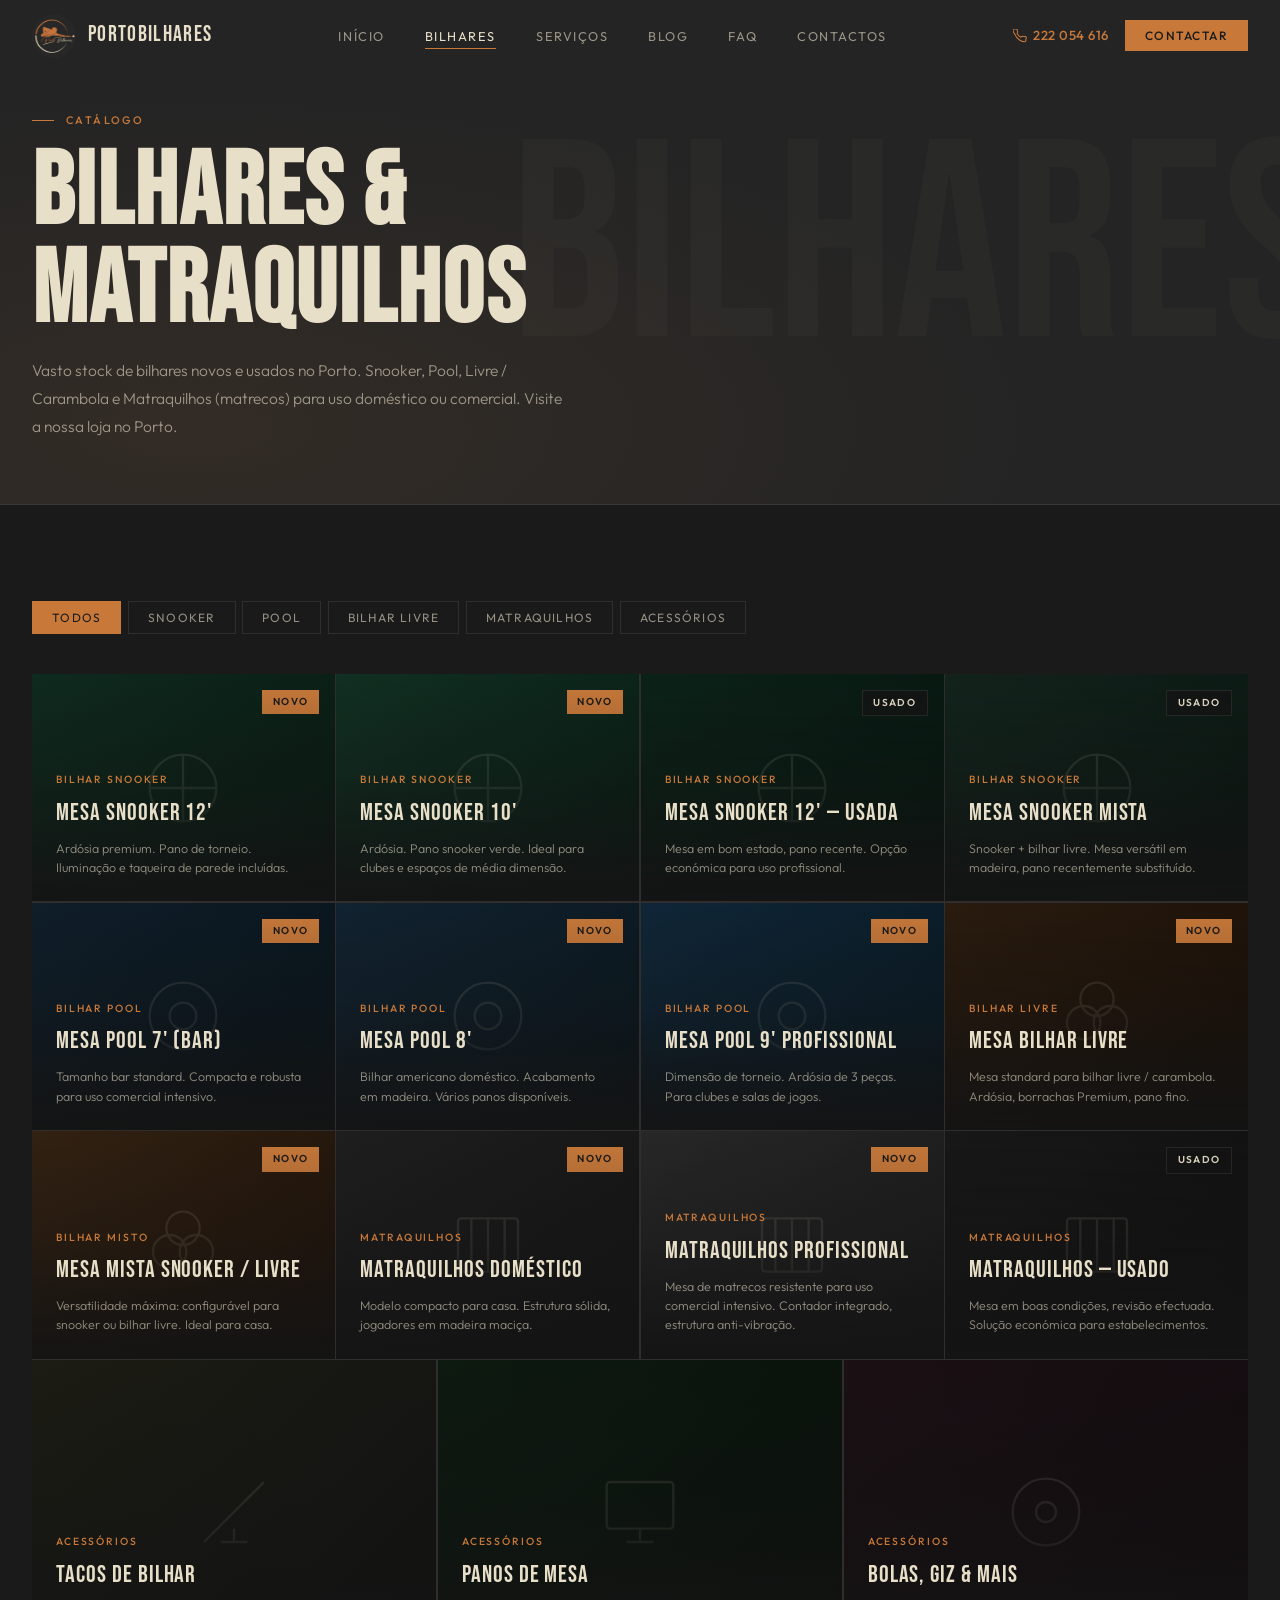
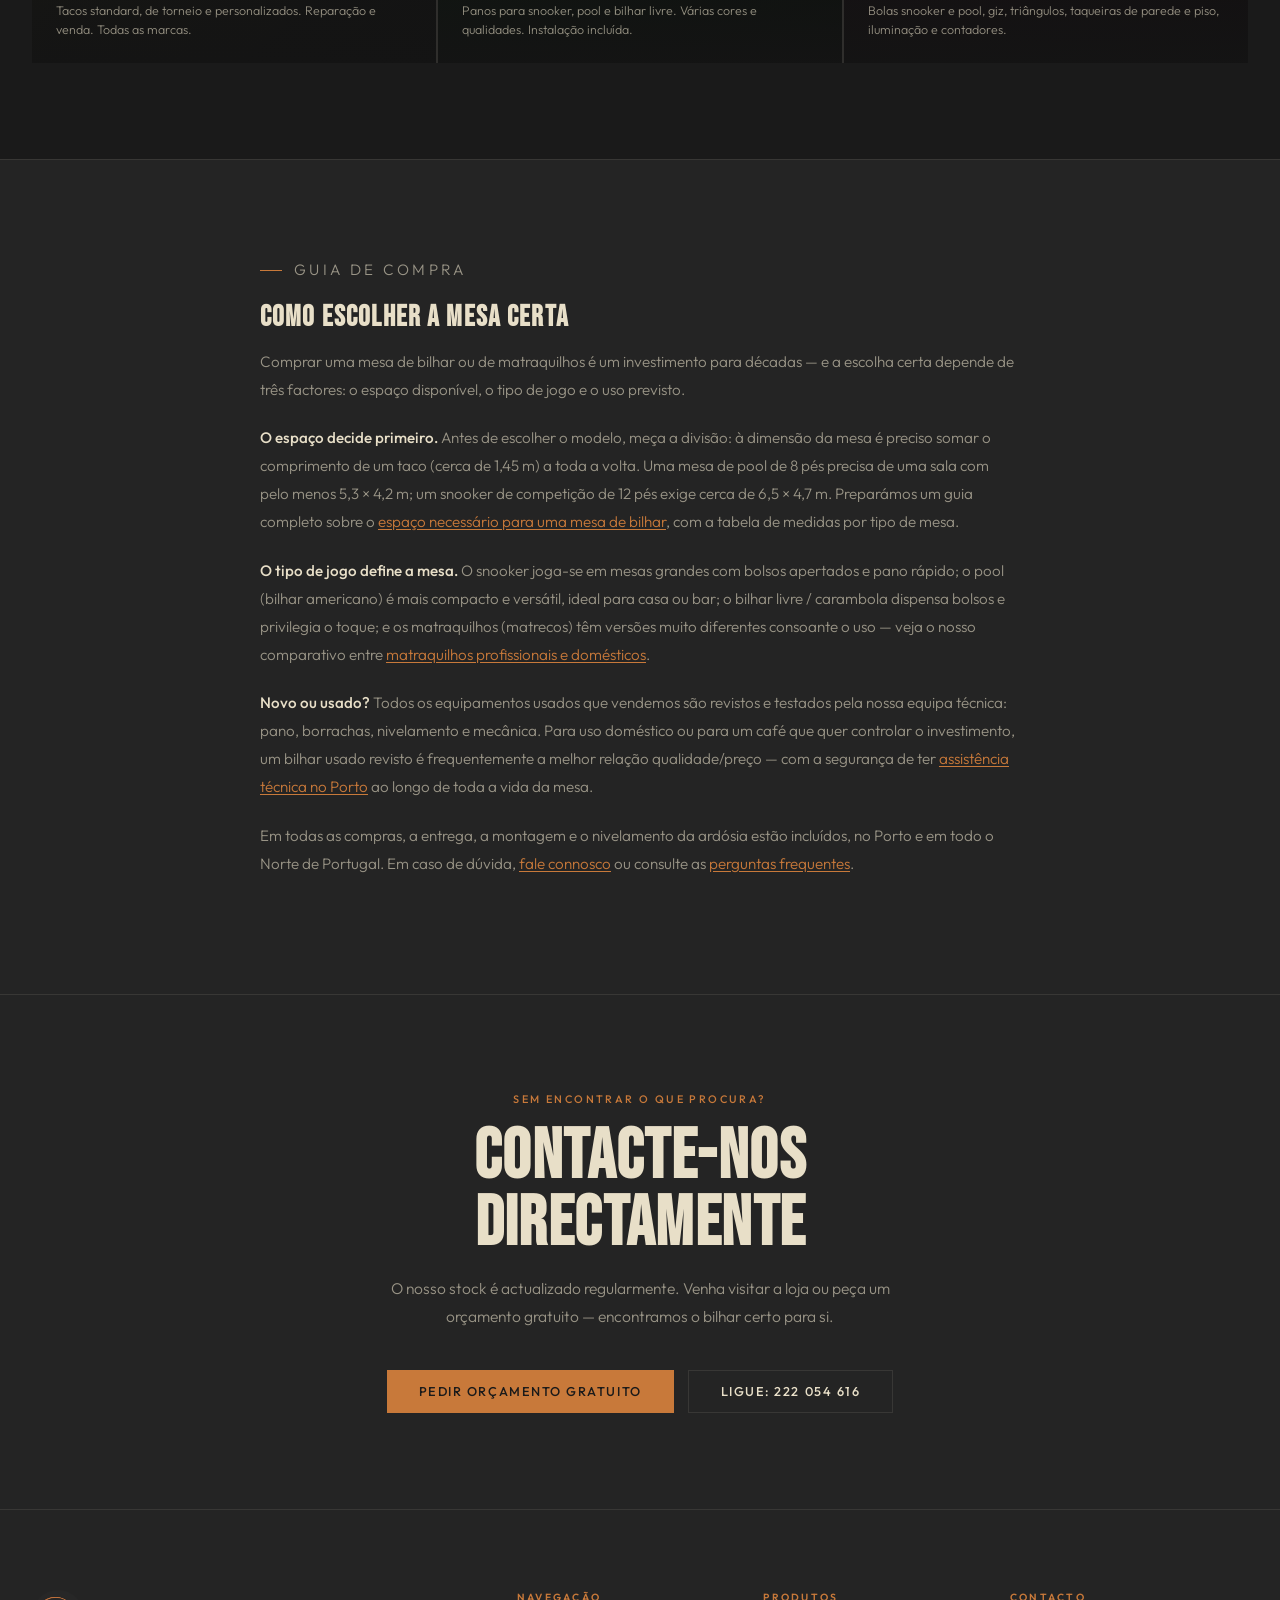
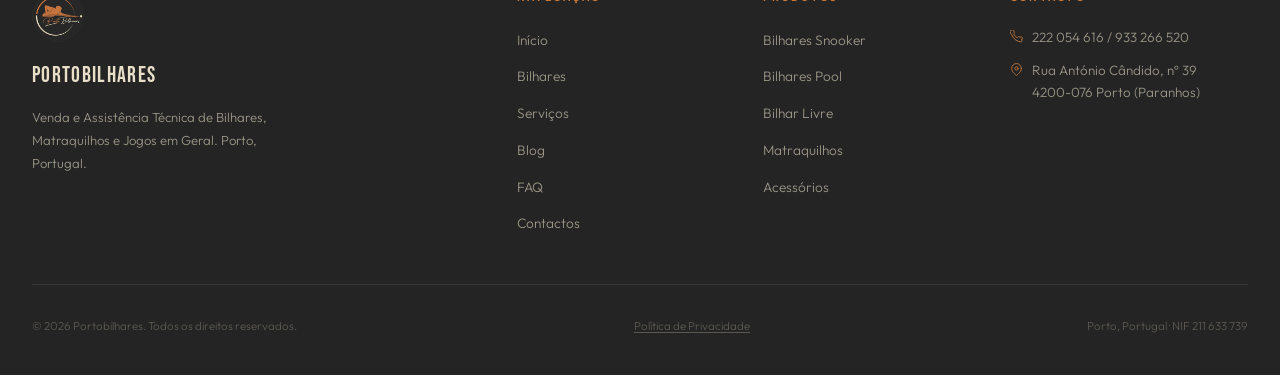
==== bilhares.html @ 1a722494 "SEO: adicionar FAQ, blog com 5 artigos e dados estruturados completos - Nova página faq.html com 12 " ====
<!DOCTYPE html>
<html lang="pt">
<head>
  <meta charset="UTF-8">
  <meta name="viewport" content="width=device-width, initial-scale=1.0">
  <meta name="description" content="Catálogo de bilhares no Porto: mesas de snooker, pool, bilhar livre / carambola e matraquilhos (matrecos), novos e usados. Entrega e instalação incluídas.">
  <meta name="robots" content="index, follow">
  <meta name="referrer" content="strict-origin-when-cross-origin">
  <link rel="canonical" href="https://portobilhares.com/bilhares.html">
  <title>Bilhares no Porto — Snooker, Pool e Matraquilhos | Portobilhares</title>

  <!-- Open Graph -->
  <meta property="og:type" content="website">
  <meta property="og:site_name" content="Portobilhares">
  <meta property="og:locale" content="pt_PT">
  <meta property="og:url" content="https://portobilhares.com/bilhares.html">
  <meta property="og:title" content="Bilhares no Porto — Snooker, Pool e Matraquilhos | Portobilhares">
  <meta property="og:description" content="Catálogo de bilhares no Porto: mesas de snooker, pool, bilhar livre / carambola e matraquilhos (matrecos), novos e usados. Entrega e instalação incluídas.">
  <meta property="og:image" content="https://portobilhares.com/Assets/logo.jpg">
  <meta property="og:image:width" content="1600">
  <meta property="og:image:height" content="1600">

  <!-- Twitter -->
  <meta name="twitter:card" content="summary_large_image">
  <meta name="twitter:title" content="Bilhares no Porto — Snooker, Pool e Matraquilhos | Portobilhares">
  <meta name="twitter:description" content="Catálogo de bilhares no Porto: mesas de snooker, pool, bilhar livre / carambola e matraquilhos (matrecos), novos e usados. Entrega e instalação incluídas.">
  <meta name="twitter:image" content="https://portobilhares.com/Assets/logo.jpg">

  <!-- Favicons -->
  <link rel="icon" href="favicon.ico" sizes="48x48">
  <link rel="icon" type="image/png" sizes="96x96" href="Assets/favicon/favicon-96x96.png">
  <link rel="icon" type="image/png" sizes="48x48" href="Assets/favicon/favicon-48x48.png">
  <link rel="icon" type="image/png" sizes="32x32" href="Assets/favicon/favicon-32x32.png">
  <link rel="icon" type="image/png" sizes="16x16" href="Assets/favicon/favicon-16x16.png">
  <link rel="apple-touch-icon" sizes="180x180" href="Assets/favicon/apple-touch-icon.png">
  <link rel="manifest" href="site.webmanifest">
  <meta name="theme-color" content="#c8793a">

  <link rel="preconnect" href="https://fonts.googleapis.com">
  <link rel="preconnect" href="https://fonts.gstatic.com" crossorigin>
  <link href="https://fonts.googleapis.com/css2?family=Bebas+Neue&family=Outfit:wght@300;400;500;600&display=swap" rel="stylesheet">
  <link rel="stylesheet" href="styles.css">

  <!-- Structured Data: Catálogo -->
  <script type="application/ld+json">
  {
    "@context": "https://schema.org",
    "@type": "ItemList",
    "name": "Catálogo de bilhares e matraquilhos no Porto",
    "description": "Mesas de snooker, pool, bilhar livre / carambola e matraquilhos (matrecos), novos e usados, com entrega e instalação no Porto e Norte de Portugal.",
    "itemListElement": [
      { "@type": "Product", "position": 1, "name": "Mesas de bilhar snooker", "description": "Mesas de snooker de 10 e 12 pés, novas e usadas, com ardósia e pano de torneio." },
      { "@type": "Product", "position": 2, "name": "Mesas de bilhar pool", "description": "Mesas de pool (bilhar americano) de 7, 8 e 9 pés para uso doméstico ou comercial." },
      { "@type": "Product", "position": 3, "name": "Mesas de bilhar livre / carambola", "description": "Mesas de bilhar livre e mesas mistas snooker/livre, com ardósia e borrachas premium." },
      { "@type": "Product", "position": 4, "name": "Matraquilhos (matrecos)", "description": "Mesas de matraquilhos domésticas e profissionais, novas e usadas, revistas e testadas." },
      { "@type": "Product", "position": 5, "name": "Tacos e acessórios de bilhar", "description": "Tacos standard, de torneio e personalizados, panos, bolas, giz, taqueiras, iluminação e contadores." }
    ]
  }
  </script>

  <!-- Structured Data: Breadcrumb -->
  <script type="application/ld+json">
  {
    "@context": "https://schema.org",
    "@type": "BreadcrumbList",
    "itemListElement": [
      { "@type": "ListItem", "position": 1, "name": "Início", "item": "https://portobilhares.com/" },
      { "@type": "ListItem", "position": 2, "name": "Bilhares", "item": "https://portobilhares.com/bilhares.html" }
    ]
  }
  </script>
</head>
<body>

<!-- ── NAVBAR ───────────────────────────────────── -->
<nav class="navbar" id="navbar" role="navigation" aria-label="Navegação principal">
  <div class="nav-inner">
    <a href="index.html" class="nav-logo">
      <img src="Assets/logo.jpg" alt="Portobilhares — logótipo">
      <span class="nav-logo-text">PORTOBILHARES</span>
    </a>
    <ul class="nav-links" role="list">
      <li><a href="index.html">Início</a></li>
      <li><a href="bilhares.html">Bilhares</a></li>
      <li><a href="servicos.html">Serviços</a></li>
      <li><a href="blog.html">Blog</a></li>
      <li><a href="faq.html">FAQ</a></li>
      <li><a href="contactos.html">Contactos</a></li>
    </ul>
    <div class="nav-right">
      <a href="tel:+351222054616" class="nav-phone">
        <svg viewBox="0 0 24 24" fill="none" stroke="currentColor" stroke-width="1.8" stroke-linecap="round" stroke-linejoin="round" aria-hidden="true"><path d="M22 16.92v3a2 2 0 01-2.18 2 19.79 19.79 0 01-8.63-3.07A19.5 19.5 0 013.09 8.81 19.79 19.79 0 01.02 2.18 2 2 0 012.18 0h3a2 2 0 012 1.72c.127.96.361 1.903.7 2.81a2 2 0 01-.45 2.11L6.91 7.91a16 16 0 006.29 6.29l1.27-1.27a2 2 0 012.11-.45c.907.339 1.85.573 2.81.7A2 2 0 0122 16.92z"/></svg>
        222 054 616
      </a>
      <a href="contactos.html" class="btn btn-primary btn-sm">Contactar</a>
    </div>
    <button class="hamburger" id="hamburger" aria-label="Abrir menu" aria-expanded="false" aria-controls="mobileMenu">
      <span></span><span></span><span></span>
    </button>
  </div>
</nav>

<div class="mobile-menu" id="mobileMenu" role="navigation">
  <a href="index.html">Início</a>
  <a href="bilhares.html">Bilhares</a>
  <a href="servicos.html">Serviços</a>
  <a href="blog.html">Blog</a>
  <a href="faq.html">FAQ</a>
  <a href="contactos.html">Contactos</a>
  <a href="tel:+351222054616" class="mobile-phone">222 054 616</a>
</div>

<!-- ════════════════════════════════════════════════
     PAGE HEADER
════════════════════════════════════════════════ -->
<header class="page-header">
  <div class="page-header-bg" aria-hidden="true">BILHARES</div>
  <div class="page-header-inner">
    <p class="section-eyebrow">Catálogo</p>
    <h1 class="section-title xl" style="margin-bottom:1rem;">Bilhares &amp;<br>Matraquilhos</h1>
    <p class="section-body">Vasto stock de bilhares novos e usados no Porto. Snooker, Pool, Livre / Carambola e Matraquilhos (matrecos) para uso doméstico ou comercial. Visite a nossa loja no Porto.</p>
  </div>
</header>

<!-- ════════════════════════════════════════════════
     PRODUCTS CATALOG
════════════════════════════════════════════════ -->
<section class="section">
  <div class="section-inner">
    <!-- FILTER BAR -->
    <div class="filter-bar" role="group" aria-label="Filtrar produtos">
      <button class="filter-btn active" data-filter="all">Todos</button>
      <button class="filter-btn" data-filter="snooker">Snooker</button>
      <button class="filter-btn" data-filter="pool">Pool</button>
      <button class="filter-btn" data-filter="livre">Bilhar Livre</button>
      <button class="filter-btn" data-filter="matraquilhos">Matraquilhos</button>
      <button class="filter-btn" data-filter="acessorios">Acessórios</button>
    </div>

    <!-- PRODUCTS GRID -->
    <div class="products-grid">

      <!-- ─ SNOOKER ─────────────────────────────── -->
      <article class="product-card reveal" data-cat="snooker">
        <div class="product-bg-snooker" style="position:absolute;inset:0;width:100%;height:100%;"></div>
        <div class="product-icon-wrap" aria-hidden="true">
          <svg viewBox="0 0 24 24" fill="none" stroke="currentColor" stroke-width="0.7"><circle cx="12" cy="12" r="10"/><line x1="2" y1="12" x2="22" y2="12"/><line x1="12" y1="2" x2="12" y2="22"/></svg>
        </div>
        <div class="product-badge badge-novo">Novo</div>
        <div class="product-overlay">
          <div class="product-type">Bilhar Snooker</div>
          <div class="product-name">Mesa Snooker 12'</div>
          <div class="product-desc">Ardósia premium. Pano de torneio. Iluminação e taqueira de parede incluídas.</div>
        </div>
      </article>

      <article class="product-card reveal" data-cat="snooker">
        <div class="product-bg-snooker" style="position:absolute;inset:0;width:100%;height:100%;filter:brightness(1.12);"></div>
        <div class="product-icon-wrap" aria-hidden="true">
          <svg viewBox="0 0 24 24" fill="none" stroke="currentColor" stroke-width="0.7"><circle cx="12" cy="12" r="10"/><line x1="2" y1="12" x2="22" y2="12"/><line x1="12" y1="2" x2="12" y2="22"/></svg>
        </div>
        <div class="product-badge badge-novo">Novo</div>
        <div class="product-overlay">
          <div class="product-type">Bilhar Snooker</div>
          <div class="product-name">Mesa Snooker 10'</div>
          <div class="product-desc">Ardósia. Pano snooker verde. Ideal para clubes e espaços de média dimensão.</div>
        </div>
      </article>

      <article class="product-card reveal" data-cat="snooker">
        <div class="product-bg-snooker" style="position:absolute;inset:0;width:100%;height:100%;filter:brightness(0.82);"></div>
        <div class="product-icon-wrap" aria-hidden="true">
          <svg viewBox="0 0 24 24" fill="none" stroke="currentColor" stroke-width="0.7"><circle cx="12" cy="12" r="10"/><line x1="2" y1="12" x2="22" y2="12"/><line x1="12" y1="2" x2="12" y2="22"/></svg>
        </div>
        <div class="product-badge badge-usado">Usado</div>
        <div class="product-overlay">
          <div class="product-type">Bilhar Snooker</div>
          <div class="product-name">Mesa Snooker 12' — Usada</div>
          <div class="product-desc">Mesa em bom estado, pano recente. Opção económica para uso profissional.</div>
        </div>
      </article>

      <article class="product-card reveal" data-cat="snooker">
        <div class="product-bg-snooker" style="position:absolute;inset:0;width:100%;height:100%;filter:brightness(0.90) saturate(0.7);"></div>
        <div class="product-icon-wrap" aria-hidden="true">
          <svg viewBox="0 0 24 24" fill="none" stroke="currentColor" stroke-width="0.7"><circle cx="12" cy="12" r="10"/><line x1="2" y1="12" x2="22" y2="12"/><line x1="12" y1="2" x2="12" y2="22"/></svg>
        </div>
        <div class="product-badge badge-usado">Usado</div>
        <div class="product-overlay">
          <div class="product-type">Bilhar Snooker</div>
          <div class="product-name">Mesa Snooker Mista</div>
          <div class="product-desc">Snooker + bilhar livre. Mesa versátil em madeira, pano recentemente substituído.</div>
        </div>
      </article>

      <!-- ─ POOL ────────────────────────────────── -->
      <article class="product-card reveal" data-cat="pool">
        <div class="product-bg-pool" style="position:absolute;inset:0;width:100%;height:100%;"></div>
        <div class="product-icon-wrap" aria-hidden="true">
          <svg viewBox="0 0 24 24" fill="none" stroke="currentColor" stroke-width="0.7"><circle cx="12" cy="12" r="10"/><circle cx="12" cy="12" r="4"/></svg>
        </div>
        <div class="product-badge badge-novo">Novo</div>
        <div class="product-overlay">
          <div class="product-type">Bilhar Pool</div>
          <div class="product-name">Mesa Pool 7' (Bar)</div>
          <div class="product-desc">Tamanho bar standard. Compacta e robusta para uso comercial intensivo.</div>
        </div>
      </article>

      <article class="product-card reveal" data-cat="pool">
        <div class="product-bg-pool" style="position:absolute;inset:0;width:100%;height:100%;filter:brightness(1.15);"></div>
        <div class="product-icon-wrap" aria-hidden="true">
          <svg viewBox="0 0 24 24" fill="none" stroke="currentColor" stroke-width="0.7"><circle cx="12" cy="12" r="10"/><circle cx="12" cy="12" r="4"/></svg>
        </div>
        <div class="product-badge badge-novo">Novo</div>
        <div class="product-overlay">
          <div class="product-type">Bilhar Pool</div>
          <div class="product-name">Mesa Pool 8'</div>
          <div class="product-desc">Bilhar americano doméstico. Acabamento em madeira. Vários panos disponíveis.</div>
        </div>
      </article>

      <article class="product-card reveal" data-cat="pool">
        <div class="product-bg-pool" style="position:absolute;inset:0;width:100%;height:100%;filter:brightness(1.25) saturate(1.2);"></div>
        <div class="product-icon-wrap" aria-hidden="true">
          <svg viewBox="0 0 24 24" fill="none" stroke="currentColor" stroke-width="0.7"><circle cx="12" cy="12" r="10"/><circle cx="12" cy="12" r="4"/></svg>
        </div>
        <div class="product-badge badge-novo">Novo</div>
        <div class="product-overlay">
          <div class="product-type">Bilhar Pool</div>
          <div class="product-name">Mesa Pool 9' Profissional</div>
          <div class="product-desc">Dimensão de torneio. Ardósia de 3 peças. Para clubes e salas de jogos.</div>
        </div>
      </article>

      <!-- ─ LIVRE / CARAMBOLA ───────────────────── -->
      <article class="product-card reveal" data-cat="livre">
        <div class="product-bg-livre" style="position:absolute;inset:0;width:100%;height:100%;"></div>
        <div class="product-icon-wrap" aria-hidden="true">
          <svg viewBox="0 0 24 24" fill="none" stroke="currentColor" stroke-width="0.7"><circle cx="8" cy="14" r="5"/><circle cx="16" cy="14" r="5"/><circle cx="12" cy="7" r="5"/></svg>
        </div>
        <div class="product-badge badge-novo">Novo</div>
        <div class="product-overlay">
          <div class="product-type">Bilhar Livre</div>
          <div class="product-name">Mesa Bilhar Livre</div>
          <div class="product-desc">Mesa standard para bilhar livre / carambola. Ardósia, borrachas Premium, pano fino.</div>
        </div>
      </article>

      <article class="product-card reveal" data-cat="livre">
        <div class="product-bg-livre" style="position:absolute;inset:0;width:100%;height:100%;filter:brightness(1.2);"></div>
        <div class="product-icon-wrap" aria-hidden="true">
          <svg viewBox="0 0 24 24" fill="none" stroke="currentColor" stroke-width="0.7"><circle cx="8" cy="14" r="5"/><circle cx="16" cy="14" r="5"/><circle cx="12" cy="7" r="5"/></svg>
        </div>
        <div class="product-badge badge-novo">Novo</div>
        <div class="product-overlay">
          <div class="product-type">Bilhar Misto</div>
          <div class="product-name">Mesa Mista Snooker / Livre</div>
          <div class="product-desc">Versatilidade máxima: configurável para snooker ou bilhar livre. Ideal para casa.</div>
        </div>
      </article>

      <!-- ─ MATRAQUILHOS ────────────────────────── -->
      <article class="product-card reveal" data-cat="matraquilhos">
        <div class="product-bg-matrac" style="position:absolute;inset:0;width:100%;height:100%;"></div>
        <div class="product-icon-wrap" aria-hidden="true">
          <svg viewBox="0 0 24 24" fill="none" stroke="currentColor" stroke-width="0.7"><rect x="3" y="4" width="18" height="16" rx="1"/><line x1="7" y1="4" x2="7" y2="20"/><line x1="12" y1="4" x2="12" y2="20"/><line x1="17" y1="4" x2="17" y2="20"/></svg>
        </div>
        <div class="product-badge badge-novo">Novo</div>
        <div class="product-overlay">
          <div class="product-type">Matraquilhos</div>
          <div class="product-name">Matraquilhos Doméstico</div>
          <div class="product-desc">Modelo compacto para casa. Estrutura sólida, jogadores em madeira maciça.</div>
        </div>
      </article>

      <article class="product-card reveal" data-cat="matraquilhos">
        <div class="product-bg-matrac" style="position:absolute;inset:0;width:100%;height:100%;filter:brightness(1.3);"></div>
        <div class="product-icon-wrap" aria-hidden="true">
          <svg viewBox="0 0 24 24" fill="none" stroke="currentColor" stroke-width="0.7"><rect x="3" y="4" width="18" height="16" rx="1"/><line x1="7" y1="4" x2="7" y2="20"/><line x1="12" y1="4" x2="12" y2="20"/><line x1="17" y1="4" x2="17" y2="20"/></svg>
        </div>
        <div class="product-badge badge-novo">Novo</div>
        <div class="product-overlay">
          <div class="product-type">Matraquilhos</div>
          <div class="product-name">Matraquilhos Profissional</div>
          <div class="product-desc">Mesa de matrecos resistente para uso comercial intensivo. Contador integrado, estrutura anti-vibração.</div>
        </div>
      </article>

      <article class="product-card reveal" data-cat="matraquilhos">
        <div class="product-bg-matrac" style="position:absolute;inset:0;width:100%;height:100%;filter:brightness(0.80);"></div>
        <div class="product-icon-wrap" aria-hidden="true">
          <svg viewBox="0 0 24 24" fill="none" stroke="currentColor" stroke-width="0.7"><rect x="3" y="4" width="18" height="16" rx="1"/><line x1="7" y1="4" x2="7" y2="20"/><line x1="12" y1="4" x2="12" y2="20"/><line x1="17" y1="4" x2="17" y2="20"/></svg>
        </div>
        <div class="product-badge badge-usado">Usado</div>
        <div class="product-overlay">
          <div class="product-type">Matraquilhos</div>
          <div class="product-name">Matraquilhos — Usado</div>
          <div class="product-desc">Mesa em boas condições, revisão efectuada. Solução económica para estabelecimentos.</div>
        </div>
      </article>

      <!-- ─ ACESSÓRIOS ──────────────────────────── -->
      <article class="product-card reveal" data-cat="acessorios">
        <div style="position:absolute;inset:0;width:100%;height:100%;background:linear-gradient(135deg,#1c1c14 0%,#111111 100%);"></div>
        <div class="product-icon-wrap" aria-hidden="true">
          <svg viewBox="0 0 24 24" fill="none" stroke="currentColor" stroke-width="0.7"><line x1="3" y1="21" x2="21" y2="3"/><path d="M8 21h8M12 17v4"/></svg>
        </div>
        <div class="product-overlay">
          <div class="product-type">Acessórios</div>
          <div class="product-name">Tacos de Bilhar</div>
          <div class="product-desc">Tacos standard, de torneio e personalizados. Reparação e venda. Todas as marcas.</div>
        </div>
      </article>

      <article class="product-card reveal" data-cat="acessorios">
        <div style="position:absolute;inset:0;width:100%;height:100%;background:linear-gradient(135deg,#0d1a10 0%,#080e09 100%);"></div>
        <div class="product-icon-wrap" aria-hidden="true">
          <svg viewBox="0 0 24 24" fill="none" stroke="currentColor" stroke-width="0.7"><rect x="2" y="3" width="20" height="14" rx="1"/><path d="M8 21h8M12 17v4"/></svg>
        </div>
        <div class="product-overlay">
          <div class="product-type">Acessórios</div>
          <div class="product-name">Panos de Mesa</div>
          <div class="product-desc">Panos para snooker, pool e bilhar livre. Várias cores e qualidades. Instalação incluída.</div>
        </div>
      </article>

      <article class="product-card reveal" data-cat="acessorios">
        <div style="position:absolute;inset:0;width:100%;height:100%;background:linear-gradient(135deg,#1a1014 0%,#100a0d 100%);"></div>
        <div class="product-icon-wrap" aria-hidden="true">
          <svg viewBox="0 0 24 24" fill="none" stroke="currentColor" stroke-width="0.7"><circle cx="12" cy="12" r="10"/><circle cx="12" cy="12" r="3"/></svg>
        </div>
        <div class="product-overlay">
          <div class="product-type">Acessórios</div>
          <div class="product-name">Bolas, Giz &amp; Mais</div>
          <div class="product-desc">Bolas snooker e pool, giz, triângulos, taqueiras de parede e piso, iluminação e contadores.</div>
        </div>
      </article>

    </div><!-- /products-grid -->
  </div>
</section>

<!-- ════════════════════════════════════════════════
     GUIA DE COMPRA (SEO)
════════════════════════════════════════════════ -->
<section class="section" style="background:var(--charcoal); border-top:1px solid var(--border);">
  <div class="section-inner">
    <div class="article-content reveal">
      <p class="section-eyebrow">Guia de Compra</p>
      <h2 class="section-title">Como escolher a mesa certa</h2>
      <p>Comprar uma mesa de bilhar ou de matraquilhos é um investimento para décadas — e a escolha certa depende de três factores: o espaço disponível, o tipo de jogo e o uso previsto.</p>
      <p><strong>O espaço decide primeiro.</strong> Antes de escolher o modelo, meça a divisão: à dimensão da mesa é preciso somar o comprimento de um taco (cerca de 1,45 m) a toda a volta. Uma mesa de pool de 8 pés precisa de uma sala com pelo menos 5,3 × 4,2 m; um snooker de competição de 12 pés exige cerca de 6,5 × 4,7 m. Preparámos um guia completo sobre o <a href="blog-espaco-mesa-bilhar.html">espaço necessário para uma mesa de bilhar</a>, com a tabela de medidas por tipo de mesa.</p>
      <p><strong>O tipo de jogo define a mesa.</strong> O snooker joga-se em mesas grandes com bolsos apertados e pano rápido; o pool (bilhar americano) é mais compacto e versátil, ideal para casa ou bar; o bilhar livre / carambola dispensa bolsos e privilegia o toque; e os matraquilhos (matrecos) têm versões muito diferentes consoante o uso — veja o nosso comparativo entre <a href="blog-matraquilhos-profissionais-vs-domesticos.html">matraquilhos profissionais e domésticos</a>.</p>
      <p><strong>Novo ou usado?</strong> Todos os equipamentos usados que vendemos são revistos e testados pela nossa equipa técnica: pano, borrachas, nivelamento e mecânica. Para uso doméstico ou para um café que quer controlar o investimento, um bilhar usado revisto é frequentemente a melhor relação qualidade/preço — com a segurança de ter <a href="servicos.html">assistência técnica no Porto</a> ao longo de toda a vida da mesa.</p>
      <p>Em todas as compras, a entrega, a montagem e o nivelamento da ardósia estão incluídos, no Porto e em todo o Norte de Portugal. Em caso de dúvida, <a href="contactos.html">fale connosco</a> ou consulte as <a href="faq.html">perguntas frequentes</a>.</p>
    </div>
  </div>
</section>

<!-- ════════════════════════════════════════════════
     CTA — ORÇAMENTO
════════════════════════════════════════════════ -->
<section class="section cta-section" style="background:var(--charcoal); border-top:1px solid var(--border);">
  <div class="section-inner reveal">
    <p class="section-eyebrow">Sem encontrar o que procura?</p>
    <h2 class="section-title">Contacte-nos directamente</h2>
    <p class="section-body">O nosso stock é actualizado regularmente. Venha visitar a loja ou peça um orçamento gratuito — encontramos o bilhar certo para si.</p>
    <div class="cta-btns" style="margin-top:2.5rem;">
      <a href="contactos.html" class="btn btn-primary">Pedir Orçamento Gratuito</a>
      <a href="tel:+351222054616" class="btn btn-outline">Ligue: 222 054 616</a>
    </div>
  </div>
</section>

<!-- ════════════════════════════════════════════════
     FOOTER
════════════════════════════════════════════════ -->
<footer>
  <div class="footer-inner">
    <div class="footer-grid">
      <div>
        <img src="Assets/logo.jpg" alt="Portobilhares" class="footer-logo" width="1600" height="1600" loading="lazy" decoding="async">
        <div class="footer-brand-name">PORTOBILHARES</div>
        <p class="footer-tagline">Venda e Assistência Técnica de Bilhares, Matraquilhos e Jogos em Geral. Porto, Portugal.</p>
      </div>
      <div>
        <div class="footer-col-title">Navegação</div>
        <ul class="footer-links" role="list">
          <li><a href="index.html">Início</a></li>
          <li><a href="bilhares.html">Bilhares</a></li>
          <li><a href="servicos.html">Serviços</a></li>
          <li><a href="blog.html">Blog</a></li>
          <li><a href="faq.html">FAQ</a></li>
          <li><a href="contactos.html">Contactos</a></li>
        </ul>
      </div>
      <div>
        <div class="footer-col-title">Produtos</div>
        <ul class="footer-links" role="list">
          <li><a href="bilhares.html">Bilhares Snooker</a></li>
          <li><a href="bilhares.html">Bilhares Pool</a></li>
          <li><a href="bilhares.html">Bilhar Livre</a></li>
          <li><a href="bilhares.html">Matraquilhos</a></li>
          <li><a href="bilhares.html">Acessórios</a></li>
        </ul>
      </div>
      <div>
        <div class="footer-col-title">Contacto</div>
        <div class="footer-contact-row">
          <svg viewBox="0 0 24 24" fill="none" stroke="currentColor" stroke-width="1.6" stroke-linecap="round" stroke-linejoin="round" aria-hidden="true"><path d="M22 16.92v3a2 2 0 01-2.18 2 19.79 19.79 0 01-8.63-3.07A19.5 19.5 0 013.09 8.81 19.79 19.79 0 01.02 2.18 2 2 0 012.18 0h3a2 2 0 012 1.72c.127.96.361 1.903.7 2.81a2 2 0 01-.45 2.11L6.91 7.91a16 16 0 006.29 6.29l1.27-1.27a2 2 0 012.11-.45c.907.339 1.85.573 2.81.7A2 2 0 0122 16.92z"/></svg>
          <span><a href="tel:+351222054616">222 054 616</a> / <a href="tel:+351933266520">933 266 520</a></span>
        </div>
        <div class="footer-contact-row">
          <svg viewBox="0 0 24 24" fill="none" stroke="currentColor" stroke-width="1.6" stroke-linecap="round" stroke-linejoin="round" aria-hidden="true"><path d="M21 10c0 7-9 13-9 13s-9-6-9-13a9 9 0 0118 0z"/><circle cx="12" cy="10" r="3"/></svg>
          <span>Rua António Cândido, nº 39<br>4200-076 Porto (Paranhos)</span>
        </div>
      </div>
    </div>
    <div class="footer-bottom">
      <span>&copy; 2026 Portobilhares. Todos os direitos reservados.</span>
      <a href="politica-privacidade.html">Política de Privacidade</a>
      <span>Porto, Portugal · NIF 211 633 739</span>
    </div>
  </div>
</footer>

<script src="main.js"></script>
</body>
</html>
---- styles.css ----
/* =====================================================
   PORTOBILHARES — STYLES.CSS
   ===================================================== */

@import url('https://fonts.googleapis.com/css2?family=Bebas+Neue&family=Outfit:wght@300;400;500;600&display=swap');

/* ─── TOKENS ──────────────────────────────────────── */
:root {
  --black:        #1a1a1a;
  --charcoal:     #242424;
  --charcoal-2:   #2c2c2c;
  --amber:        #c8793a;
  --amber-lt:     #d9924f;
  --amber-dk:     #a5602a;
  --cream:        #e8dfc8;
  --cream-60:     rgba(232, 223, 200, 0.60);
  --cream-20:     rgba(232, 223, 200, 0.08);
  --border:       rgba(232, 223, 200, 0.10);
  --border-amber: rgba(200, 121, 58, 0.28);
  --amber-bg:     rgba(200, 121, 58, 0.08);
}

/* ─── RESET ───────────────────────────────────────── */
*, *::before, *::after { box-sizing: border-box; margin: 0; padding: 0; }
html { scroll-behavior: smooth; -webkit-text-size-adjust: 100%; }
body {
  font-family: 'Outfit', sans-serif;
  background: var(--black);
  color: var(--cream);
  line-height: 1.6;
  overflow-x: hidden;
}
img, video { display: block; max-width: 100%; }
a { color: inherit; }
button { font-family: inherit; }

/* ─── TYPOGRAPHY ──────────────────────────────────── */
.font-display { font-family: 'Bebas Neue', sans-serif; }

/* ─── NAVIGATION ──────────────────────────────────── */
.navbar {
  position: fixed;
  top: 0; left: 0; right: 0;
  z-index: 200;
  height: 72px;
  display: flex;
  align-items: center;
  padding: 0 2rem;
  transition: background 0.4s ease, border-color 0.4s ease;
  border-bottom: 1px solid transparent;
}
.navbar.scrolled {
  background: rgba(26, 26, 26, 0.94);
  backdrop-filter: blur(14px);
  -webkit-backdrop-filter: blur(14px);
  border-bottom-color: var(--border);
}
.nav-inner {
  display: flex;
  align-items: center;
  justify-content: space-between;
  width: 100%;
  max-width: 1400px;
  margin: 0 auto;
}
.nav-logo {
  display: flex;
  align-items: center;
  gap: 0.75rem;
  text-decoration: none;
}
.nav-logo img {
  width: 44px; height: 44px;
  border-radius: 50%;
  object-fit: cover;
}
.nav-logo-text {
  font-family: 'Bebas Neue', sans-serif;
  font-size: 1.4rem;
  letter-spacing: 0.06em;
  color: var(--cream);
  line-height: 1;
}
.nav-links {
  display: flex;
  align-items: center;
  gap: 2.5rem;
  list-style: none;
}
.nav-links a {
  color: var(--cream-60);
  text-decoration: none;
  font-size: 0.8rem;
  font-weight: 400;
  letter-spacing: 0.12em;
  text-transform: uppercase;
  transition: color 0.2s ease;
  position: relative;
  padding-bottom: 2px;
}
.nav-links a::after {
  content: '';
  position: absolute;
  bottom: -3px; left: 0;
  width: 0; height: 1px;
  background: var(--amber);
  transition: width 0.3s ease;
}
.nav-links a:hover,
.nav-links a.active { color: var(--cream); }
.nav-links a:hover::after,
.nav-links a.active::after { width: 100%; }

.nav-right { display: flex; align-items: center; gap: 1rem; }
.nav-phone {
  display: flex;
  align-items: center;
  gap: 0.4rem;
  color: var(--amber);
  text-decoration: none;
  font-size: 0.82rem;
  font-weight: 500;
  letter-spacing: 0.04em;
  transition: color 0.2s ease;
  white-space: nowrap;
}
.nav-phone:hover { color: var(--amber-lt); }
.nav-phone svg { width: 14px; height: 14px; flex-shrink: 0; }

/* hamburger */
.hamburger {
  display: none;
  flex-direction: column;
  justify-content: center;
  gap: 5px;
  cursor: pointer;
  background: none;
  border: none;
  padding: 4px;
}
.hamburger span {
  display: block;
  width: 22px; height: 1.5px;
  background: var(--cream);
  transition: transform 0.3s ease, opacity 0.3s ease;
  transform-origin: center;
}
.hamburger.open span:nth-child(1) { transform: translateY(6.5px) rotate(45deg); }
.hamburger.open span:nth-child(2) { opacity: 0; }
.hamburger.open span:nth-child(3) { transform: translateY(-6.5px) rotate(-45deg); }

/* mobile menu */
.mobile-menu {
  display: none;
  position: fixed;
  top: 72px; left: 0; right: 0;
  background: rgba(26,26,26,0.97);
  backdrop-filter: blur(16px);
  -webkit-backdrop-filter: blur(16px);
  border-bottom: 1px solid var(--border);
  padding: 1.5rem 1.5rem 2rem;
  flex-direction: column;
  gap: 0;
  z-index: 199;
  pointer-events: none;
  opacity: 0;
  transform: translateY(-8px);
  transition: opacity 0.25s ease, transform 0.25s ease;
}
.mobile-menu.open {
  display: flex;
  pointer-events: auto;
  opacity: 1;
  transform: translateY(0);
}
.mobile-menu a {
  text-decoration: none;
  font-size: 0.9rem;
  font-weight: 400;
  letter-spacing: 0.1em;
  text-transform: uppercase;
  color: var(--cream-60);
  padding: 1rem 0;
  border-bottom: 1px solid var(--border);
  transition: color 0.2s;
}
.mobile-menu a:last-child { border-bottom: none; }
.mobile-menu a:hover { color: var(--cream); }
.mobile-menu .mobile-phone { color: var(--amber); }

/* ─── BUTTONS ─────────────────────────────────────── */
.btn {
  display: inline-flex;
  align-items: center;
  gap: 0.5rem;
  padding: 0.875rem 2rem;
  font-family: 'Outfit', sans-serif;
  font-size: 0.8rem;
  font-weight: 500;
  letter-spacing: 0.12em;
  text-transform: uppercase;
  text-decoration: none;
  border: none;
  cursor: pointer;
  transition: background 0.25s ease, color 0.25s ease, border-color 0.25s ease, transform 0.2s ease;
  line-height: 1;
}
.btn:active { transform: scale(0.98) translateY(1px) !important; }
.btn svg { width: 15px; height: 15px; flex-shrink: 0; }

.btn-primary { background: var(--amber); color: var(--black); }
.btn-primary:hover { background: var(--amber-lt); transform: translateY(-2px); }

.btn-outline {
  background: transparent;
  color: var(--cream);
  border: 1px solid var(--border);
}
.btn-outline:hover {
  border-color: var(--amber);
  color: var(--amber);
  transform: translateY(-2px);
}

.btn-ghost {
  background: transparent;
  color: var(--amber);
  border: 1px solid var(--border-amber);
  padding: 0.75rem 1.5rem;
}
.btn-ghost:hover {
  background: var(--amber-bg);
  border-color: var(--amber);
  transform: translateY(-2px);
}

.btn-sm { padding: 0.6rem 1.25rem; font-size: 0.75rem; }

/* ─── HERO ────────────────────────────────────────── */
.hero {
  position: relative;
  min-height: 100dvh;
  display: flex;
  align-items: flex-end;
  overflow: hidden;
}
.hero-bg {
  position: absolute;
  inset: 0;
  width: 100%; height: 100%;
  object-fit: cover;
  object-position: center center;
  z-index: 0;
}
.hero-bg-mobile { display: none; }
.hero-overlay {
  position: absolute;
  inset: 0;
  background:
    linear-gradient(to top, rgba(26,26,26,0.94) 0%, rgba(26,26,26,0.45) 42%, rgba(26,26,26,0.18) 100%),
    linear-gradient(to left, rgba(26,26,26,0.65) 0%, rgba(26,26,26,0) 48%);
  z-index: 1;
}
/* subtle grain — fixed, no GPU repaint on scroll */
.hero-grain {
  position: fixed;
  inset: 0;
  z-index: 2;
  pointer-events: none;
  opacity: 0.025;
  background-image: url("data:image/svg+xml,%3Csvg viewBox='0 0 512 512' xmlns='http://www.w3.org/2000/svg'%3E%3Cfilter id='n'%3E%3CfeTurbulence type='fractalNoise' baseFrequency='0.75' numOctaves='4' stitchTiles='stitch'/%3E%3C/filter%3E%3Crect width='100%25' height='100%25' filter='url(%23n)'/%3E%3C/svg%3E");
  background-size: 200px;
}
.hero-content {
  position: relative;
  z-index: 3;
  padding: 7rem 2rem 5.5rem;
  width: 100%;
  max-width: 1400px;
  margin: 0 auto;
  display: flex;
  flex-direction: column;
  align-items: flex-end;
  text-align: right;
}
.hero-eyebrow {
  display: flex;
  flex-direction: row-reverse;
  align-items: center;
  gap: 0.75rem;
  font-size: 0.7rem;
  font-weight: 500;
  letter-spacing: 0.22em;
  text-transform: uppercase;
  color: var(--amber);
  margin-bottom: 1.25rem;
}
.hero-eyebrow::before {
  content: '';
  display: block;
  width: 32px; height: 1px;
  background: var(--amber);
  flex-shrink: 0;
}
.hero-title {
  font-family: 'Bebas Neue', sans-serif;
  font-size: clamp(2.75rem, 7vw, 6.5rem);
  line-height: 0.95;
  letter-spacing: 0.015em;
  color: var(--cream);
  margin-bottom: 1.75rem;
}
.hero-title .accent { color: var(--amber); }
.hero-sub {
  font-size: clamp(0.875rem, 1.4vw, 1.05rem);
  font-weight: 300;
  color: var(--cream-60);
  max-width: 440px;
  margin-bottom: 2.5rem;
  line-height: 1.75;
}
.hero-ctas { display: flex; gap: 0.875rem; flex-wrap: wrap; justify-content: flex-end; }

/* scroll cue */
.hero-scroll {
  position: absolute;
  bottom: 2rem; left: 50%;
  transform: translateX(-50%);
  z-index: 3;
  display: flex;
  flex-direction: column;
  align-items: center;
  gap: 0.4rem;
}
.hero-scroll-line {
  width: 1px; height: 40px;
  background: linear-gradient(to bottom, var(--amber), transparent);
  animation: scrollPulse 2s ease-in-out infinite;
}
@keyframes scrollPulse {
  0%, 100% { opacity: 0.3; transform: scaleY(1); }
  50%       { opacity: 0.8; transform: scaleY(1.2); }
}

/* hero entry animations */
.hero-eyebrow, .hero-title, .hero-sub, .hero-ctas {
  opacity: 0;
  transform: translateY(22px);
}
body.loaded .hero-eyebrow { animation: fadeUp 0.8s cubic-bezier(0.16,1,0.3,1) forwards 0.25s; }
body.loaded .hero-title    { animation: fadeUp 0.8s cubic-bezier(0.16,1,0.3,1) forwards 0.45s; }
body.loaded .hero-sub      { animation: fadeUp 0.8s cubic-bezier(0.16,1,0.3,1) forwards 0.65s; }
body.loaded .hero-ctas     { animation: fadeUp 0.8s cubic-bezier(0.16,1,0.3,1) forwards 0.80s; }
@keyframes fadeUp {
  from { opacity: 0; transform: translateY(22px); }
  to   { opacity: 1; transform: translateY(0); }
}

/* ─── MARQUEE ─────────────────────────────────────── */
.marquee-section {
  overflow: hidden;
  border-top: 1px solid var(--border);
  border-bottom: 1px solid var(--border);
  padding: 1.1rem 0;
  background: var(--charcoal);
}
.marquee-track {
  display: flex;
  gap: 0;
  width: max-content;
  animation: marquee 28s linear infinite;
}
.marquee-item {
  display: flex;
  align-items: center;
  gap: 2rem;
  padding: 0 2rem;
  font-family: 'Bebas Neue', sans-serif;
  font-size: 1.15rem;
  letter-spacing: 0.18em;
  color: var(--cream-60);
  white-space: nowrap;
  flex-shrink: 0;
}
.marquee-dot {
  width: 4px; height: 4px;
  background: var(--amber);
  border-radius: 50%;
  flex-shrink: 0;
}
@keyframes marquee {
  0%   { transform: translateX(0); }
  100% { transform: translateX(-50%); }
}

/* ─── SECTION SHARED ──────────────────────────────── */
.section { padding: 6rem 2rem; }
.section-inner { max-width: 1400px; margin: 0 auto; }

.section-eyebrow {
  display: flex;
  align-items: center;
  gap: 0.75rem;
  font-size: 0.68rem;
  font-weight: 500;
  letter-spacing: 0.22em;
  text-transform: uppercase;
  color: var(--amber);
  margin-bottom: 1rem;
}
.section-eyebrow::before {
  content: '';
  display: block;
  width: 22px; height: 1px;
  background: var(--amber);
  flex-shrink: 0;
}
.section-eyebrow.centered { justify-content: center; }
.section-eyebrow.centered::before,
.section-eyebrow.centered::after {
  content: '';
  display: block;
  width: 22px; height: 1px;
  background: var(--amber);
  flex-shrink: 0;
}

.section-title {
  font-family: 'Bebas Neue', sans-serif;
  font-size: clamp(2.75rem, 5.5vw, 5rem);
  line-height: 0.95;
  letter-spacing: 0.02em;
  color: var(--cream);
  margin-bottom: 1.5rem;
}
.section-title.xl {
  font-size: clamp(3.5rem, 8vw, 7.5rem);
}
.section-body {
  font-size: 0.975rem;
  font-weight: 300;
  color: var(--cream-60);
  max-width: 540px;
  line-height: 1.8;
}

/* ─── LEGAL CONTENT (Política de Privacidade) ────────── */
.legal-content { max-width: 760px; margin: 0 auto; }
.legal-content .legal-updated {
  font-size: 0.8rem;
  font-weight: 300;
  letter-spacing: 0.04em;
  color: var(--cream-60);
  margin-bottom: 1rem;
}
.legal-content h2 {
  font-family: 'Bebas Neue', sans-serif;
  font-size: clamp(1.5rem, 3vw, 2.1rem);
  letter-spacing: 0.02em;
  color: var(--amber-lt);
  margin: 2.5rem 0 1rem;
}
.legal-content h2:first-of-type { margin-top: 0; }
.legal-content p {
  font-size: 0.95rem;
  font-weight: 300;
  line-height: 1.8;
  color: var(--cream-60);
  margin-bottom: 1rem;
}
.legal-content ul {
  display: flex;
  flex-direction: column;
  gap: 0.5rem;
  margin: 0 0 1.25rem 1.25rem;
}
.legal-content li {
  font-size: 0.95rem;
  font-weight: 300;
  line-height: 1.7;
  color: var(--cream-60);
  list-style: disc;
}
.legal-content strong { color: var(--cream); font-weight: 500; }
.legal-content a { color: var(--amber); text-decoration: underline; text-underline-offset: 2px; }
.legal-content a:hover { color: var(--amber-lt); }

/* ─── ABOUT STRIP ─────────────────────────────────── */
.about-section {
  background: var(--charcoal);
  border-top: 1px solid var(--border);
  border-bottom: 1px solid var(--border);
}
.about-grid {
  display: grid;
  grid-template-columns: 1fr 1fr;
  gap: 5rem;
  align-items: center;
  max-width: 1400px;
  margin: 0 auto;
}
.stat-grid {
  display: grid;
  grid-template-columns: 1fr 1fr;
  gap: 1px;
  background: var(--border);
}
.stat-item {
  background: var(--charcoal);
  padding: 2rem 1.75rem;
  transition: background 0.3s ease;
}
.stat-item:hover { background: var(--charcoal-2); }
.stat-num {
  font-family: 'Bebas Neue', sans-serif;
  font-size: 3.75rem;
  color: var(--amber);
  line-height: 1;
  margin-bottom: 0.5rem;
}
.stat-label {
  font-size: 0.73rem;
  font-weight: 400;
  letter-spacing: 0.1em;
  text-transform: uppercase;
  color: var(--cream-60);
  line-height: 1.5;
}

/* ─── PRODUCT CARDS ───────────────────────────────── */
.products-grid {
  display: flex;
  flex-wrap: wrap;
  gap: 1.5px;
  background: var(--border);
}
.product-card {
  position: relative;
  overflow: hidden;
  flex: 1 1 300px;
  aspect-ratio: 4 / 3;
  cursor: pointer;
  background: var(--charcoal);
}
.product-card-bg {
  position: absolute;
  inset: 0;
  width: 100%; height: 100%;
  object-fit: cover;
  filter: brightness(0.6) saturate(0.9) contrast(1.08);
  transition: transform 0.65s cubic-bezier(0.16,1,0.3,1), filter 0.5s ease;
}
.product-card:hover .product-card-bg {
  transform: scale(1.06);
  filter: brightness(0.75) saturate(1) contrast(1.08);
}

/* CSS-art background for cards without real images */
.product-bg-snooker  { background: linear-gradient(135deg, #0f2a1e 0%, #071811 100%); }
.product-bg-pool     { background: linear-gradient(135deg, #0f1e2a 0%, #071218 100%); }
.product-bg-livre    { background: linear-gradient(135deg, #2a1c0f 0%, #180e07 100%); }
.product-bg-matrac   { background: linear-gradient(135deg, #1e1e1e 0%, #131313 100%); }

.product-icon-wrap {
  position: absolute;
  inset: 0;
  display: flex;
  align-items: center;
  justify-content: center;
  opacity: 0.12;
  transition: opacity 0.4s ease;
}
.product-card:hover .product-icon-wrap { opacity: 0.07; }
.product-icon-wrap svg {
  width: 80px; height: 80px;
  color: var(--cream);
}

.product-overlay {
  position: absolute;
  inset: 0;
  background: linear-gradient(to top, rgba(20,20,20,0.97) 0%, rgba(20,20,20,0.25) 55%, transparent 100%);
  padding: 1.5rem;
  display: flex;
  flex-direction: column;
  justify-content: flex-end;
}
.product-badge {
  position: absolute;
  top: 1rem; right: 1rem;
  padding: 0.25rem 0.65rem;
  font-size: 0.63rem;
  font-weight: 600;
  letter-spacing: 0.14em;
  text-transform: uppercase;
}
.badge-novo { background: var(--amber); color: var(--black); }
.badge-usado {
  background: rgba(20,20,20,0.75);
  color: var(--cream);
  border: 1px solid var(--border);
  backdrop-filter: blur(4px);
}
.product-type {
  font-size: 0.65rem;
  font-weight: 500;
  letter-spacing: 0.18em;
  text-transform: uppercase;
  color: var(--amber);
  margin-bottom: 0.3rem;
}
.product-name {
  font-family: 'Bebas Neue', sans-serif;
  font-size: 1.5rem;
  letter-spacing: 0.04em;
  color: var(--cream);
  margin-bottom: 0.4rem;
}
.product-desc {
  font-size: 0.78rem;
  font-weight: 300;
  color: var(--cream-60);
  line-height: 1.55;
}

/* filter bar */
.filter-bar {
  display: flex;
  gap: 0.4rem;
  flex-wrap: wrap;
  margin-bottom: 2.5rem;
}
.filter-btn {
  padding: 0.5rem 1.2rem;
  font-family: 'Outfit', sans-serif;
  font-size: 0.75rem;
  font-weight: 400;
  letter-spacing: 0.1em;
  text-transform: uppercase;
  background: transparent;
  color: var(--cream-60);
  border: 1px solid var(--border);
  cursor: pointer;
  transition: background 0.2s ease, color 0.2s ease, border-color 0.2s ease;
}
.filter-btn:hover { color: var(--cream); border-color: rgba(232,223,200,0.25); }
.filter-btn.active { background: var(--amber); color: var(--black); border-color: var(--amber); }

/* ─── SERVICES GRID ───────────────────────────────── */
.services-grid {
  display: grid;
  grid-template-columns: 1fr 1fr;
  gap: 0;
  background: var(--border);
}
.service-card {
  background: var(--black);
  padding: 2.5rem;
  display: flex;
  gap: 1.5rem;
  align-items: flex-start;
  transition: background 0.3s ease;
  border: 1px solid transparent;
  margin: 0 0 0 0;
}
.service-card:hover {
  background: var(--amber-bg);
  z-index: 1;
}
.service-icon {
  width: 42px; height: 42px;
  min-width: 42px;
  display: flex;
  align-items: center;
  justify-content: center;
  background: var(--amber-bg);
  border: 1px solid var(--border-amber);
  color: var(--amber);
}
.service-icon svg { width: 18px; height: 18px; }
.service-name {
  font-family: 'Bebas Neue', sans-serif;
  font-size: 1.2rem;
  letter-spacing: 0.04em;
  color: var(--cream);
  margin-bottom: 0.45rem;
}
.service-desc {
  font-size: 0.85rem;
  font-weight: 300;
  color: var(--cream-60);
  line-height: 1.65;
}

/* ─── B2B SECTION ─────────────────────────────────── */
.b2b-section {
  background: var(--charcoal);
  border-top: 1px solid var(--border);
  border-bottom: 1px solid var(--border);
}
.b2b-grid {
  display: grid;
  grid-template-columns: 1fr 1fr;
  gap: 5rem;
  align-items: center;
  max-width: 1400px;
  margin: 0 auto;
}
.b2b-features { display: flex; flex-direction: column; gap: 1.25rem; margin: 1.75rem 0 2.25rem; }
.b2b-feature { display: flex; gap: 1rem; align-items: flex-start; }
.b2b-check {
  width: 18px; height: 18px;
  min-width: 18px;
  color: var(--amber);
  margin-top: 3px;
}
.b2b-text {
  font-size: 0.9rem;
  font-weight: 300;
  color: var(--cream-60);
  line-height: 1.65;
}
.b2b-text strong { color: var(--cream); font-weight: 500; }

.b2b-visual { position: relative; }
.b2b-video {
  width: 100%;
  aspect-ratio: 4 / 3;
  object-fit: cover;
  display: block;
}
.b2b-caption {
  position: absolute;
  bottom: 0; left: 0;
  padding: 1.25rem 1.5rem;
  background: rgba(26,26,26,0.92);
  border-top: 2px solid var(--amber);
  width: 100%;
}
.b2b-caption-title {
  font-family: 'Bebas Neue', sans-serif;
  font-size: 1.35rem;
  letter-spacing: 0.06em;
  color: var(--cream);
}
.b2b-caption-sub {
  font-size: 0.75rem;
  font-weight: 300;
  color: var(--cream-60);
  letter-spacing: 0.08em;
}

/* ─── PAGE HEADER ─────────────────────────────────── */
.page-header {
  min-height: 40dvh;
  display: flex;
  align-items: flex-end;
  padding: 7rem 2rem 4rem;
  background: var(--charcoal);
  border-bottom: 1px solid var(--border);
  position: relative;
  overflow: hidden;
}
.page-header::before {
  content: '';
  position: absolute;
  inset: 0;
  background: radial-gradient(ellipse at 15% 85%, rgba(200,121,58,0.09) 0%, transparent 55%);
  pointer-events: none;
}
.page-header-bg {
  position: absolute;
  right: -3rem; top: 50%;
  transform: translateY(-50%);
  font-family: 'Bebas Neue', sans-serif;
  font-size: clamp(10rem, 22vw, 22rem);
  color: rgba(232,223,200,0.022);
  pointer-events: none;
  white-space: nowrap;
  line-height: 1;
  z-index: 0;
}
.page-header-inner {
  position: relative;
  z-index: 1;
  max-width: 1400px;
  width: 100%;
  margin: 0 auto;
}

/* ─── CONTACT ─────────────────────────────────────── */
.contact-grid {
  display: grid;
  grid-template-columns: 1fr 1fr;
  gap: 4.5rem;
  max-width: 1400px;
  margin: 0 auto;
}
.form-group { display: flex; flex-direction: column; gap: 0.45rem; }
.form-label {
  font-size: 0.68rem;
  font-weight: 500;
  letter-spacing: 0.16em;
  text-transform: uppercase;
  color: var(--cream-60);
}
.form-input,
.form-textarea,
.form-select {
  width: 100%;
  background: var(--charcoal);
  border: 1px solid var(--border);
  color: var(--cream);
  padding: 0.875rem 1rem;
  font-family: 'Outfit', sans-serif;
  font-size: 0.9rem;
  font-weight: 300;
  outline: none;
  transition: border-color 0.2s ease;
  -webkit-appearance: none;
  appearance: none;
  border-radius: 0;
}
.form-input:focus,
.form-textarea:focus,
.form-select:focus { border-color: var(--amber); }
.form-input::placeholder,
.form-textarea::placeholder { color: rgba(232,223,200,0.22); }
.form-textarea { min-height: 140px; resize: vertical; }
.form-select option { background: var(--charcoal); }

.form-row {
  display: grid;
  grid-template-columns: 1fr 1fr;
  gap: 1rem;
}

.form-success {
  display: none;
  padding: 0.875rem 1rem;
  background: var(--amber-bg);
  border: 1px solid var(--border-amber);
  color: var(--amber);
  font-size: 0.85rem;
  font-weight: 400;
  margin-top: 0.25rem;
}
.form-success.visible { display: block; }

.contact-info { display: flex; flex-direction: column; gap: 2rem; }
.contact-map {
  aspect-ratio: 16 / 10;
  overflow: hidden;
  border: 1px solid var(--border);
}
.contact-map iframe {
  width: 100%; height: 100%;
  border: none;
  filter: grayscale(1) brightness(0.55) sepia(0.25) saturate(0.6) contrast(1.1);
}
.contact-details { display: flex; flex-direction: column; gap: 0; }
.contact-item {
  display: flex;
  gap: 1rem;
  align-items: flex-start;
  padding: 1.25rem 0;
  border-bottom: 1px solid var(--border);
}
.contact-item:first-child { padding-top: 0; }
.contact-item:last-child { border-bottom: none; }
.contact-item-icon {
  width: 34px; height: 34px;
  min-width: 34px;
  background: var(--amber-bg);
  border: 1px solid var(--border-amber);
  display: flex;
  align-items: center;
  justify-content: center;
  color: var(--amber);
  flex-shrink: 0;
}
.contact-item-icon svg { width: 15px; height: 15px; }
.contact-item-label {
  font-size: 0.65rem;
  font-weight: 500;
  letter-spacing: 0.18em;
  text-transform: uppercase;
  color: var(--amber);
  margin-bottom: 0.25rem;
}
.contact-item-value {
  font-size: 0.88rem;
  font-weight: 300;
  color: var(--cream-60);
  line-height: 1.65;
}
.contact-item-value a {
  text-decoration: none;
  color: var(--cream);
  transition: color 0.2s;
}
.contact-item-value a:hover { color: var(--amber); }

/* ─── CTA STRIP ───────────────────────────────────── */
.cta-section { text-align: center; }
.cta-section .section-eyebrow { justify-content: center; }
.cta-section .section-eyebrow::before { display: none; }
.cta-section .section-title { text-align: center; margin: 0 auto 1rem; max-width: 640px; }
.cta-section .section-body  { margin: 0 auto 2.5rem; text-align: center; }
.cta-btns { display: flex; gap: 0.875rem; justify-content: center; flex-wrap: wrap; }

/* ─── FOOTER ──────────────────────────────────────── */
footer {
  background: var(--charcoal);
  border-top: 1px solid var(--border);
  padding: 5rem 2rem 2.5rem;
}
.footer-inner { max-width: 1400px; margin: 0 auto; }
.footer-grid {
  display: grid;
  grid-template-columns: 2.2fr 1fr 1fr 1.2fr;
  gap: 3rem;
  padding-bottom: 3rem;
  border-bottom: 1px solid var(--border);
  margin-bottom: 2rem;
}
.footer-logo { width: 52px; height: 52px; border-radius: 50%; object-fit: cover; margin-bottom: 1rem; }
.footer-brand-name {
  font-family: 'Bebas Neue', sans-serif;
  font-size: 1.4rem;
  letter-spacing: 0.06em;
  color: var(--cream);
  margin-bottom: 0.75rem;
}
.footer-tagline {
  font-size: 0.82rem;
  font-weight: 300;
  color: var(--cream-60);
  line-height: 1.75;
  max-width: 280px;
}
.footer-col-title {
  font-size: 0.65rem;
  font-weight: 600;
  letter-spacing: 0.22em;
  text-transform: uppercase;
  color: var(--amber);
  margin-bottom: 1.25rem;
}
.footer-links { list-style: none; display: flex; flex-direction: column; gap: 0.7rem; }
.footer-links a {
  font-size: 0.855rem;
  font-weight: 300;
  color: var(--cream-60);
  text-decoration: none;
  transition: color 0.2s;
}
.footer-links a:hover { color: var(--cream); }
.footer-contact-row {
  display: flex;
  gap: 0.55rem;
  align-items: flex-start;
  margin-bottom: 0.75rem;
  font-size: 0.84rem;
  font-weight: 300;
  color: var(--cream-60);
}
.footer-contact-row svg { width: 13px; height: 13px; color: var(--amber); margin-top: 3px; flex-shrink: 0; }
.footer-contact-row a { text-decoration: none; color: var(--cream-60); transition: color 0.2s; }
.footer-contact-row a:hover { color: var(--amber); }
.footer-bottom {
  display: flex;
  align-items: center;
  justify-content: space-between;
  font-size: 0.72rem;
  font-weight: 300;
  color: rgba(232,223,200,0.28);
  flex-wrap: wrap;
  gap: 0.5rem 1.5rem;
}
.footer-bottom a {
  color: rgba(232,223,200,0.28);
  text-decoration: underline;
  text-underline-offset: 2px;
  transition: color 0.2s;
}
.footer-bottom a:hover { color: var(--cream-60); }

/* ─── SCROLL REVEAL ───────────────────────────────── */
.reveal {
  opacity: 0;
  transform: translateY(24px);
  transition: opacity 0.75s cubic-bezier(0.16,1,0.3,1),
              transform 0.75s cubic-bezier(0.16,1,0.3,1);
}
.reveal.visible { opacity: 1; transform: translateY(0); }
.reveal:nth-child(2) { transition-delay: 0.08s; }
.reveal:nth-child(3) { transition-delay: 0.16s; }
.reveal:nth-child(4) { transition-delay: 0.24s; }
.reveal:nth-child(5) { transition-delay: 0.32s; }
.reveal:nth-child(6) { transition-delay: 0.40s; }

/* ─── UTILITY ─────────────────────────────────────── */
.amber { color: var(--amber); }
.text-cream { color: var(--cream); }
.visually-hidden { position: absolute; width: 1px; height: 1px; overflow: hidden; clip: rect(0,0,0,0); white-space: nowrap; }

/* ─── LAYOUT HELPERS ──────────────────────────────── */
.two-col-grid {
  display: grid;
  grid-template-columns: 1fr 1fr;
  gap: 5rem;
  align-items: start;
}
.b2b-teaser-grid {
  display: grid;
  grid-template-columns: 1fr auto;
  gap: 3rem;
  align-items: center;
}

/* ─── RESPONSIVE ──────────────────────────────────── */
@media (max-width: 1100px) {
  .footer-grid { grid-template-columns: 1fr 1fr; }
  .about-grid, .b2b-grid { grid-template-columns: 1fr; gap: 3rem; }
  .two-col-grid { gap: 3rem; }
}

@media (max-width: 1080px) {
  .nav-phone { display: none; }
  .nav-links { gap: 1.5rem; }
  .nav-logo-text { font-size: 1.2rem; }
}

@media (max-width: 880px) {
  .nav-links { display: none; }
  .hamburger { display: flex; }
}

@media (max-width: 768px) {
  .navbar { padding: 0 1.25rem; }
  .nav-links, .nav-phone { display: none; }
  .hamburger { display: flex; }
  .nav-logo { gap: 0.5rem; }
  .nav-logo img { width: 36px; height: 36px; }
  .nav-logo-text { font-size: 1.05rem; }

  .section { padding: 4rem 1.25rem; }
  .hero-content { padding: 6rem 1.25rem 4.5rem; }
  .hero-bg-video { display: none; }
  .hero-bg-mobile { display: block; }
  .page-header { padding: 6rem 1.25rem 3rem; }

  .services-grid { grid-template-columns: 1fr !important; }
  .contact-grid { grid-template-columns: 1fr; gap: 3rem; }
  .form-row { grid-template-columns: 1fr; }

  .stat-grid { grid-template-columns: 1fr 1fr; }
  .footer-grid { grid-template-columns: 1fr; gap: 2rem; }
  .footer-bottom { flex-direction: column; text-align: center; }

  .two-col-grid { grid-template-columns: 1fr; gap: 2.5rem; }
  .b2b-teaser-grid { grid-template-columns: 1fr; gap: 2rem; }

  .filter-btn { padding: 0.45rem 0.9rem; font-size: 0.72rem; }
}

@media (max-width: 540px) {
  .hero-title { font-size: 3.75rem; }
  .hero-eyebrow { font-size: 0.62rem; letter-spacing: 0.16em; gap: 0.5rem; }
  .hero-eyebrow::before { width: 20px; }
  .hero-ctas { flex-direction: column; }
  .btn:not(.btn-sm) { padding: 0.8rem 1.5rem; }
  .cta-btns { flex-direction: column; align-items: center; }
  .section-title.xl { font-size: clamp(2.5rem, 12vw, 4rem); }
  .page-header { padding: 5.5rem 1.25rem 2.5rem; }
  .service-card { padding: 1.75rem; gap: 1rem; }
}

/* ── FAQ ─────────────────────────────────────────── */
.faq-list {
  max-width: 860px;
  margin: 0 auto;
  display: flex;
  flex-direction: column;
  gap: 0.75rem;
}
.faq-item {
  background: var(--charcoal);
  border: 1px solid var(--border);
  border-radius: 4px;
  transition: border-color 0.25s;
}
.faq-item[open] { border-color: var(--border-amber); }
.faq-q {
  cursor: pointer;
  list-style: none;
  display: flex;
  align-items: center;
  justify-content: space-between;
  gap: 1.25rem;
  padding: 1.25rem 1.5rem;
  font-size: 1rem;
  font-weight: 500;
  color: var(--cream);
  line-height: 1.4;
}
.faq-q::-webkit-details-marker { display: none; }
.faq-q::after {
  content: '+';
  flex-shrink: 0;
  font-family: 'Bebas Neue', sans-serif;
  font-size: 1.5rem;
  color: var(--amber);
  transition: transform 0.25s;
  line-height: 1;
}
.faq-item[open] .faq-q::after { transform: rotate(45deg); }
.faq-a {
  padding: 0 1.5rem 1.5rem;
  font-size: 0.92rem;
  font-weight: 300;
  line-height: 1.75;
  color: var(--cream-60);
}
.faq-a a { color: var(--amber); text-decoration: underline; text-underline-offset: 2px; }
.faq-a a:hover { color: var(--amber-lt); }
.faq-group-title {
  max-width: 860px;
  margin: 3rem auto 1.25rem;
  font-family: 'Bebas Neue', sans-serif;
  font-size: 1.6rem;
  letter-spacing: 0.04em;
  color: var(--cream);
}
.faq-group-title:first-of-type { margin-top: 0; }

/* ── BLOG ────────────────────────────────────────── */
.blog-grid {
  display: grid;
  grid-template-columns: repeat(auto-fill, minmax(340px, 1fr));
  gap: 1.5rem;
}
.blog-card {
  display: flex;
  flex-direction: column;
  gap: 1rem;
  background: var(--charcoal);
  border: 1px solid var(--border);
  border-radius: 4px;
  padding: 2rem;
  text-decoration: none;
  transition: border-color 0.25s, transform 0.25s;
}
.blog-card:hover { border-color: var(--border-amber); transform: translateY(-3px); }
.blog-card-tag {
  font-size: 0.62rem;
  letter-spacing: 0.2em;
  text-transform: uppercase;
  color: var(--amber);
  font-weight: 500;
}
.blog-card-title {
  font-size: 1.25rem;
  font-weight: 500;
  line-height: 1.35;
  color: var(--cream);
}
.blog-card-excerpt {
  font-size: 0.88rem;
  font-weight: 300;
  line-height: 1.7;
  color: var(--cream-60);
  flex-grow: 1;
}
.blog-card-link {
  font-size: 0.75rem;
  letter-spacing: 0.14em;
  text-transform: uppercase;
  color: var(--amber);
  font-weight: 500;
}

/* ── ARTIGO ──────────────────────────────────────── */
.article-content { max-width: 760px; margin: 0 auto; }
.article-meta {
  display: flex;
  gap: 1.25rem;
  flex-wrap: wrap;
  font-size: 0.72rem;
  letter-spacing: 0.14em;
  text-transform: uppercase;
  color: var(--cream-60);
  margin-bottom: 2.5rem;
  padding-bottom: 1.5rem;
  border-bottom: 1px solid var(--border);
}
.article-meta span { color: var(--amber); }
.article-content h2 {
  font-family: 'Bebas Neue', sans-serif;
  font-size: 1.8rem;
  letter-spacing: 0.04em;
  color: var(--cream);
  margin: 2.75rem 0 1rem;
}
.article-content h2:first-of-type { margin-top: 0; }
.article-content h3 {
  font-size: 1.05rem;
  font-weight: 500;
  color: var(--cream);
  margin: 2rem 0 0.75rem;
}
.article-content p {
  font-size: 0.95rem;
  font-weight: 300;
  line-height: 1.85;
  color: var(--cream-60);
  margin-bottom: 1.25rem;
}
.article-content ul, .article-content ol {
  margin: 0 0 1.25rem 1.25rem;
  display: flex;
  flex-direction: column;
  gap: 0.6rem;
}
.article-content li {
  font-size: 0.95rem;
  font-weight: 300;
  line-height: 1.75;
  color: var(--cream-60);
}
.article-content strong { color: var(--cream); font-weight: 500; }
.article-content a:not(.btn) { color: var(--amber); text-decoration: underline; text-underline-offset: 2px; }
.article-content a:not(.btn):hover { color: var(--amber-lt); }
.article-content table {
  width: 100%;
  border-collapse: collapse;
  margin: 0 0 1.5rem;
  font-size: 0.88rem;
}
.article-content th, .article-content td {
  border: 1px solid var(--border);
  padding: 0.7rem 0.9rem;
  text-align: left;
  font-weight: 300;
  color: var(--cream-60);
  line-height: 1.5;
}
.article-content th {
  background: var(--charcoal);
  color: var(--cream);
  font-weight: 500;
  font-size: 0.75rem;
  letter-spacing: 0.1em;
  text-transform: uppercase;
}
.article-cta {
  margin-top: 3rem;
  padding: 2rem;
  background: var(--charcoal);
  border: 1px solid var(--border-amber);
  border-radius: 4px;
}
.article-cta p { margin-bottom: 1.25rem; }
.table-scroll { overflow-x: auto; }

@media (max-width: 540px) {
  .blog-grid { grid-template-columns: 1fr; }
  .blog-card { padding: 1.5rem; }
  .faq-q { padding: 1.1rem 1.25rem; font-size: 0.92rem; }
  .faq-a { padding: 0 1.25rem 1.25rem; }
}
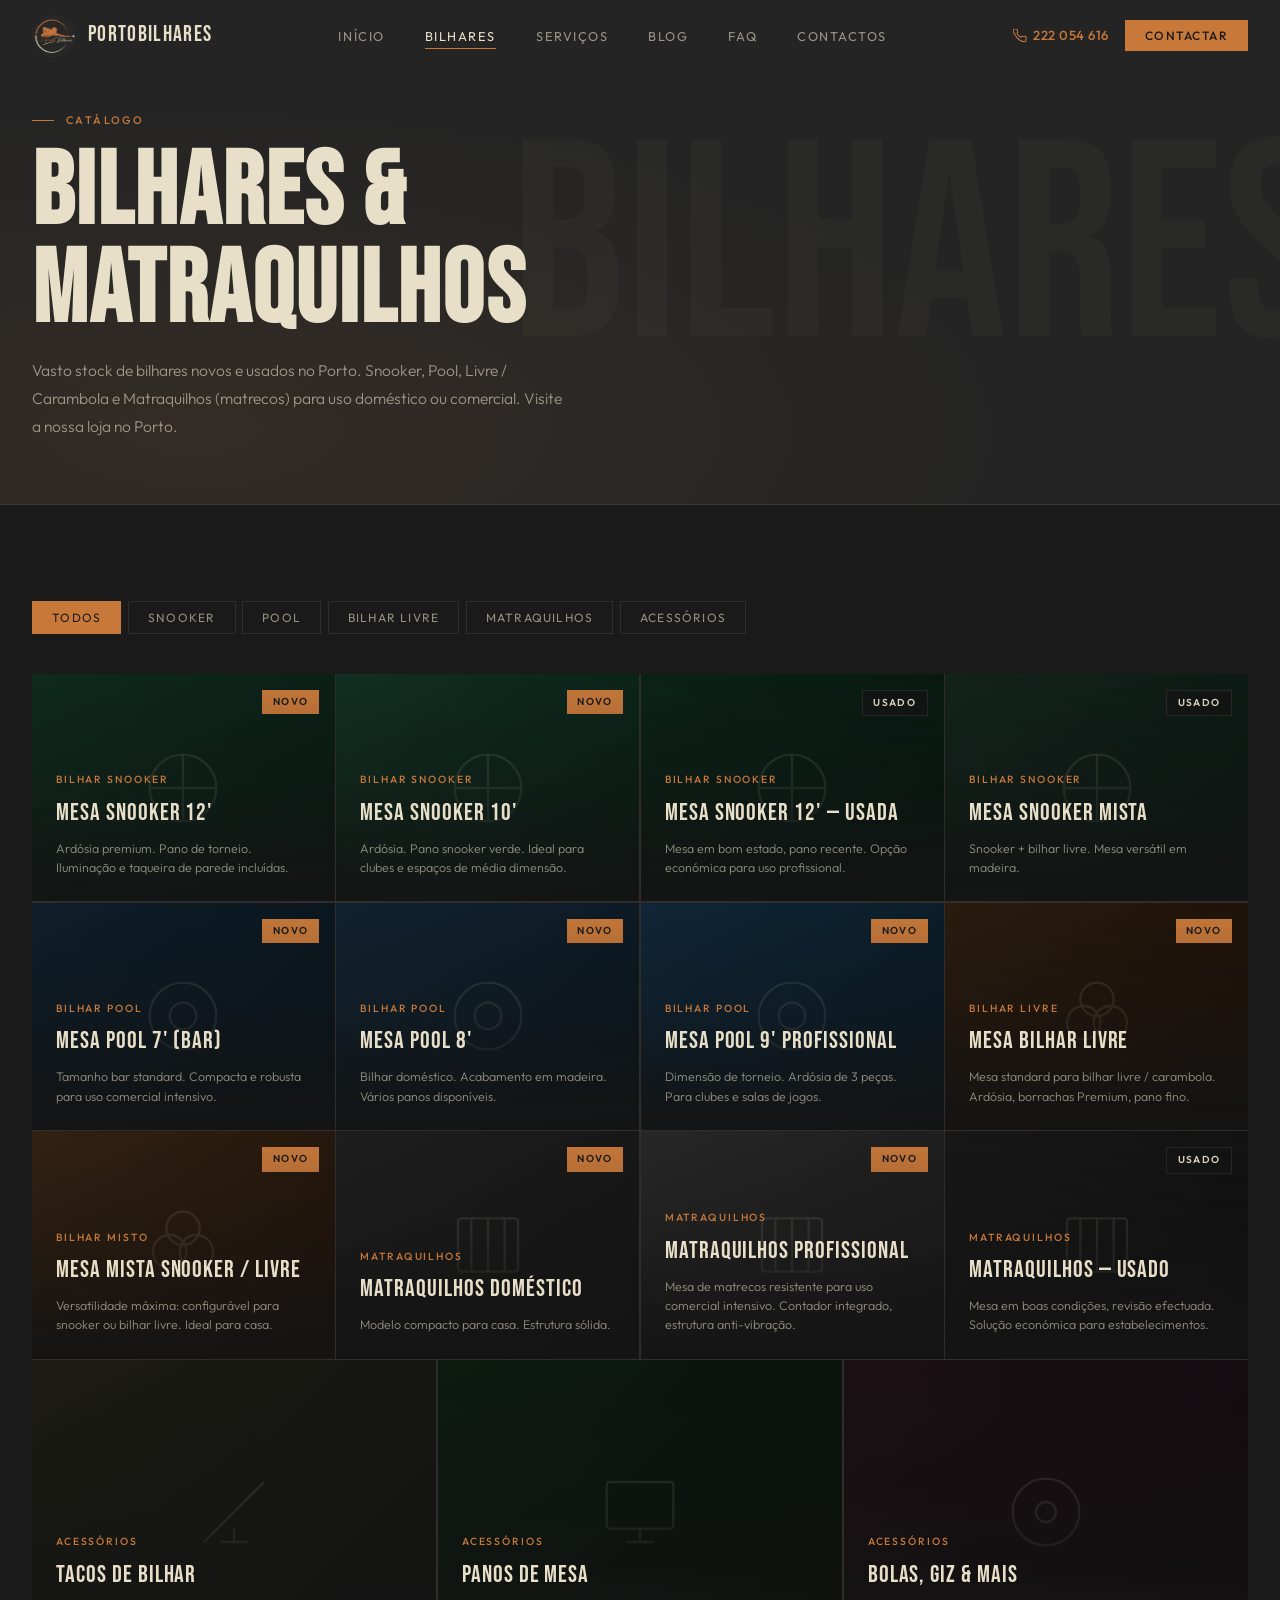
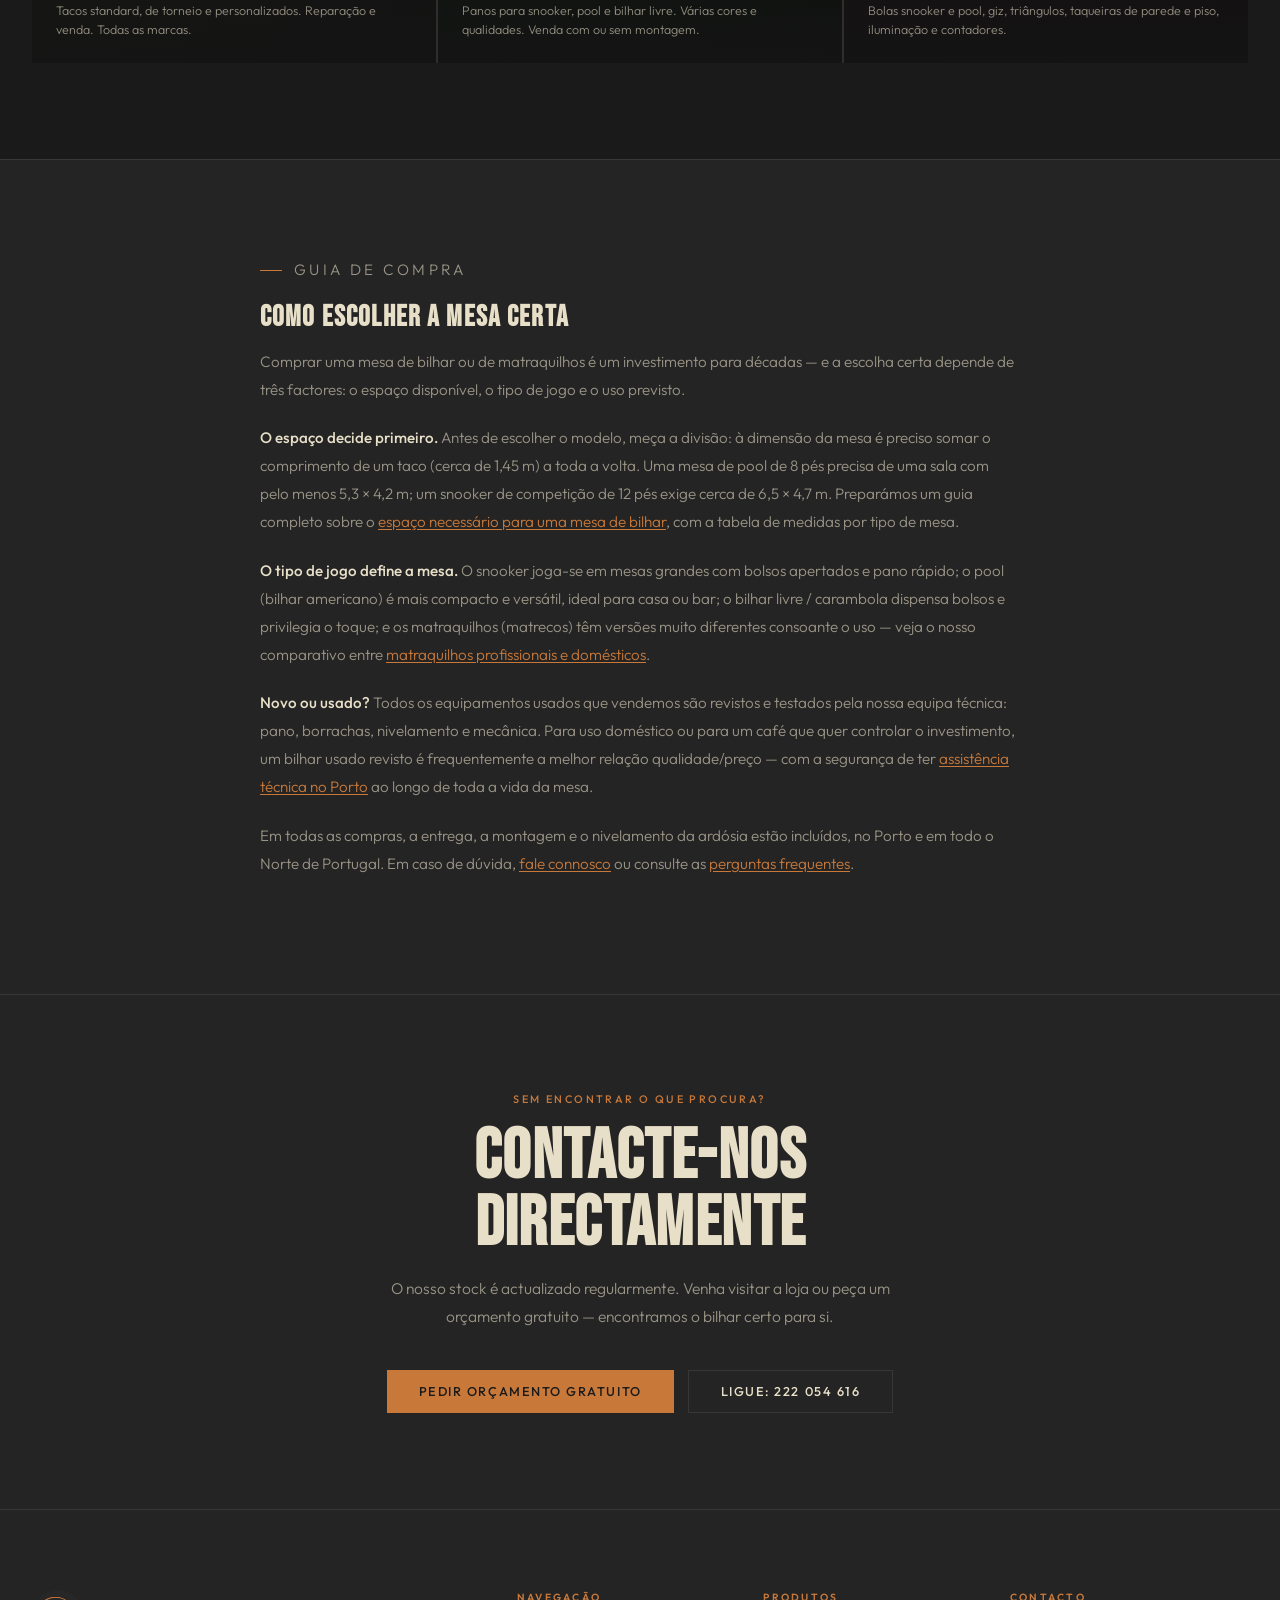
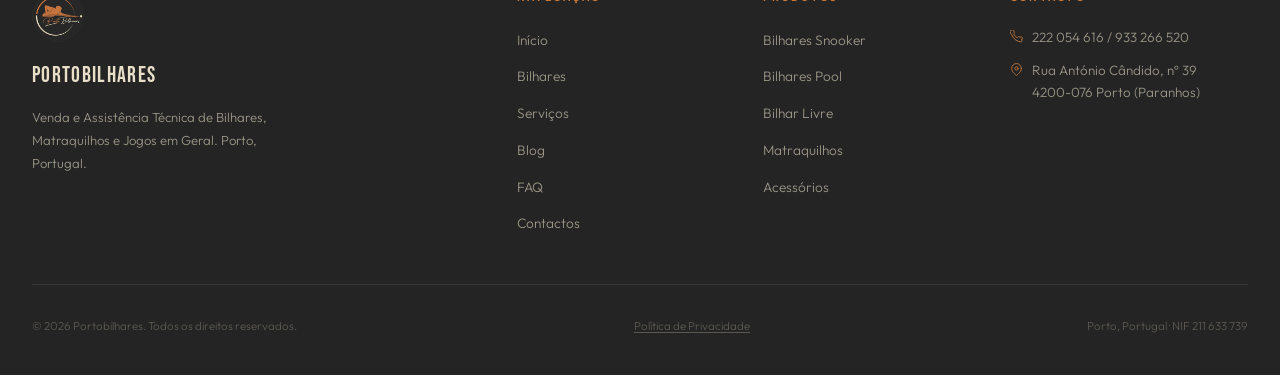
==== commit e7940211: "Atualizar textos do cliente: hero em letra do logotipo, solas, transporte nacional, contadores e cat" ====
--- a/bilhares.html
+++ b/bilhares.html
@@ -189,7 +189,7 @@
         <div class="product-overlay">
           <div class="product-type">Bilhar Snooker</div>
           <div class="product-name">Mesa Snooker Mista</div>
-          <div class="product-desc">Snooker + bilhar livre. Mesa versátil em madeira, pano recentemente substituído.</div>
+          <div class="product-desc">Snooker + bilhar livre. Mesa versátil em madeira.</div>
         </div>
       </article>
 
@@ -216,7 +216,7 @@
         <div class="product-overlay">
           <div class="product-type">Bilhar Pool</div>
           <div class="product-name">Mesa Pool 8'</div>
-          <div class="product-desc">Bilhar americano doméstico. Acabamento em madeira. Vários panos disponíveis.</div>
+          <div class="product-desc">Bilhar doméstico. Acabamento em madeira. Vários panos disponíveis.</div>
         </div>
       </article>
 
@@ -270,7 +270,7 @@
         <div class="product-overlay">
           <div class="product-type">Matraquilhos</div>
           <div class="product-name">Matraquilhos Doméstico</div>
-          <div class="product-desc">Modelo compacto para casa. Estrutura sólida, jogadores em madeira maciça.</div>
+          <div class="product-desc">Modelo compacto para casa. Estrutura sólida.</div>
         </div>
       </article>
 
@@ -321,7 +321,7 @@
         <div class="product-overlay">
           <div class="product-type">Acessórios</div>
           <div class="product-name">Panos de Mesa</div>
-          <div class="product-desc">Panos para snooker, pool e bilhar livre. Várias cores e qualidades. Instalação incluída.</div>
+          <div class="product-desc">Panos para snooker, pool e bilhar livre. Várias cores e qualidades. Venda com ou sem montagem.</div>
         </div>
       </article>
 
--- a/styles.css
+++ b/styles.css
@@ -2,7 +2,7 @@
    PORTOBILHARES — STYLES.CSS
    ===================================================== */
 
-@import url('https://fonts.googleapis.com/css2?family=Bebas+Neue&family=Outfit:wght@300;400;500;600&display=swap');
+@import url('https://fonts.googleapis.com/css2?family=Alex+Brush&family=Bebas+Neue&family=Outfit:wght@300;400;500;600&display=swap');
 
 /* ─── TOKENS ──────────────────────────────────────── */
 :root {
@@ -303,10 +303,10 @@
   flex-shrink: 0;
 }
 .hero-title {
-  font-family: 'Bebas Neue', sans-serif;
-  font-size: clamp(2.75rem, 7vw, 6.5rem);
-  line-height: 0.95;
-  letter-spacing: 0.015em;
+  font-family: 'Alex Brush', cursive;
+  font-size: clamp(3.25rem, 8vw, 7.5rem);
+  line-height: 1.05;
+  letter-spacing: 0.01em;
   color: var(--cream);
   margin-bottom: 1.75rem;
 }
@@ -1066,7 +1066,7 @@
 }
 
 @media (max-width: 540px) {
-  .hero-title { font-size: 3.75rem; }
+  .hero-title { font-size: 4.25rem; }
   .hero-eyebrow { font-size: 0.62rem; letter-spacing: 0.16em; gap: 0.5rem; }
   .hero-eyebrow::before { width: 20px; }
   .hero-ctas { flex-direction: column; }
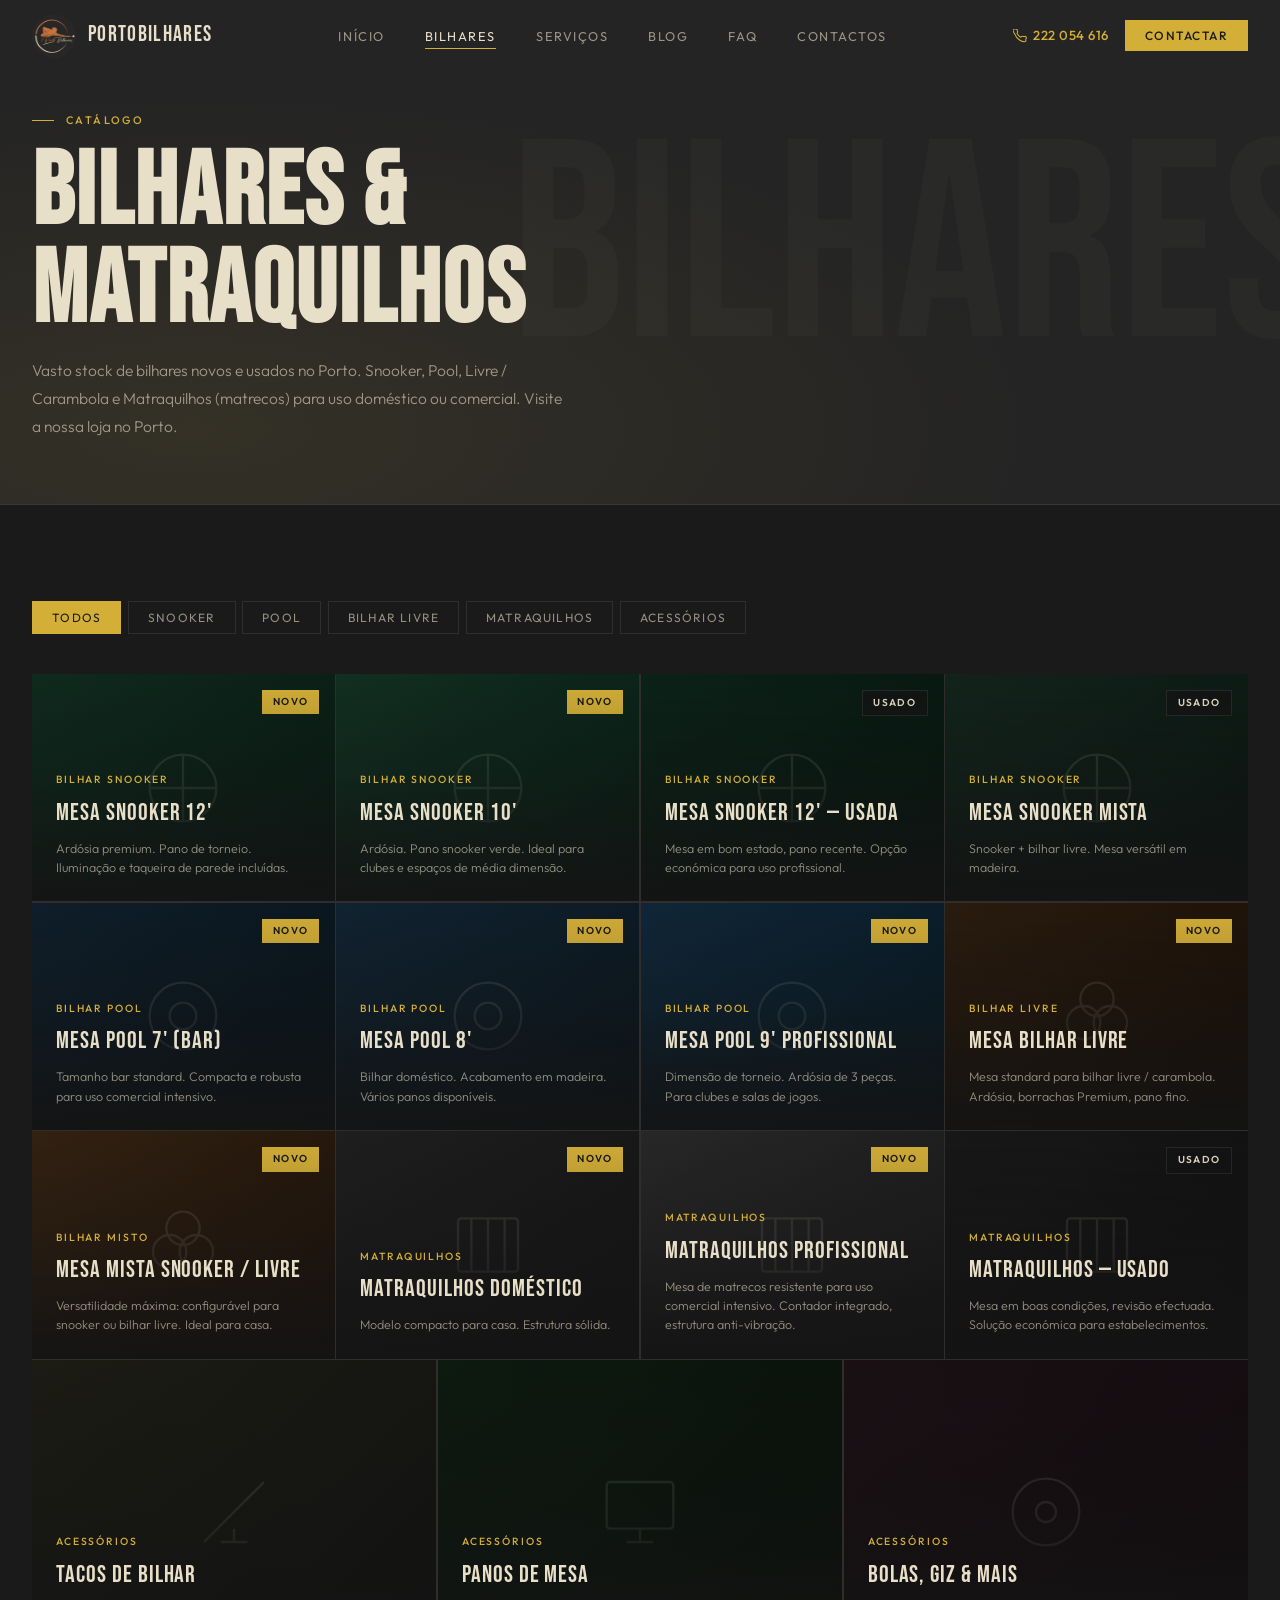
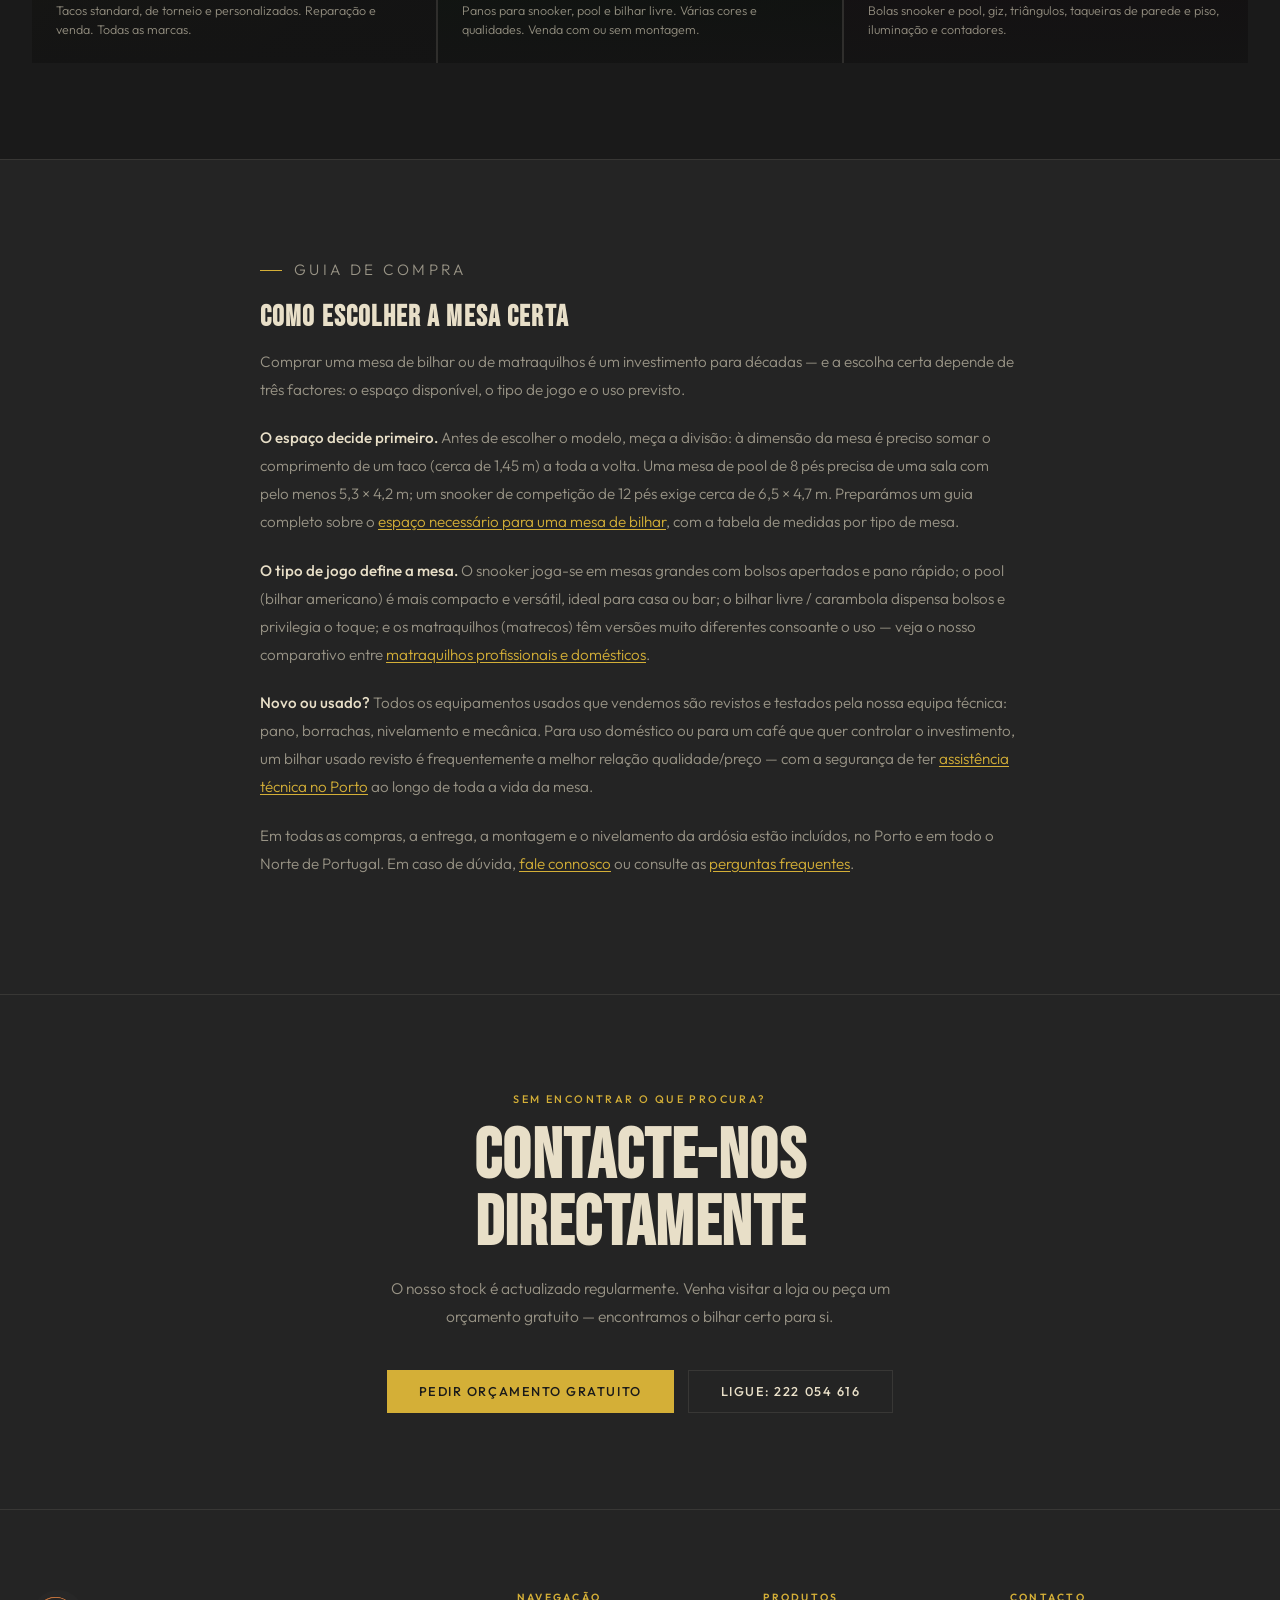
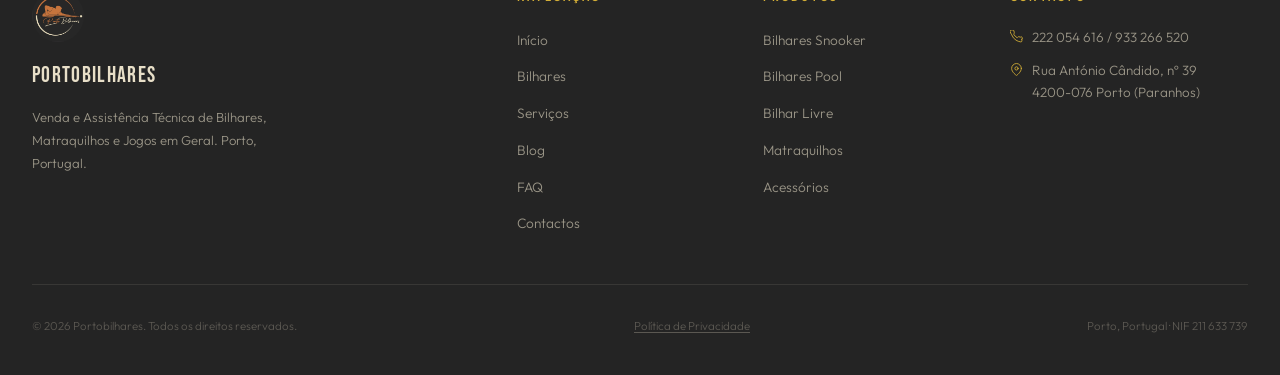
==== commit c3200a8c: "Dourado no lugar do laranja, secção Antes & Depois e limpeza do hero - Paleta: laranja #c8793a subst" ====
--- a/bilhares.html
+++ b/bilhares.html
@@ -34,12 +34,12 @@
   <link rel="icon" type="image/png" sizes="16x16" href="Assets/favicon/favicon-16x16.png">
   <link rel="apple-touch-icon" sizes="180x180" href="Assets/favicon/apple-touch-icon.png">
   <link rel="manifest" href="site.webmanifest">
-  <meta name="theme-color" content="#c8793a">
+  <meta name="theme-color" content="#d4af37">
 
   <link rel="preconnect" href="https://fonts.googleapis.com">
   <link rel="preconnect" href="https://fonts.gstatic.com" crossorigin>
   <link href="https://fonts.googleapis.com/css2?family=Bebas+Neue&family=Outfit:wght@300;400;500;600&display=swap" rel="stylesheet">
-  <link rel="stylesheet" href="styles.css">
+  <link rel="stylesheet" href="styles.css?v=2">
 
   <!-- Structured Data: Catálogo -->
   <script type="application/ld+json">
@@ -425,6 +425,6 @@
   </div>
 </footer>
 
-<script src="main.js"></script>
+<script src="main.js?v=2"></script>
 </body>
 </html>
--- a/styles.css
+++ b/styles.css
@@ -9,15 +9,15 @@
   --black:        #1a1a1a;
   --charcoal:     #242424;
   --charcoal-2:   #2c2c2c;
-  --amber:        #c8793a;
-  --amber-lt:     #d9924f;
-  --amber-dk:     #a5602a;
+  --amber:        #d4af37;
+  --amber-lt:     #e3c458;
+  --amber-dk:     #b18f1f;
   --cream:        #e8dfc8;
   --cream-60:     rgba(232, 223, 200, 0.60);
   --cream-20:     rgba(232, 223, 200, 0.08);
   --border:       rgba(232, 223, 200, 0.10);
-  --border-amber: rgba(200, 121, 58, 0.28);
-  --amber-bg:     rgba(200, 121, 58, 0.08);
+  --border-amber: rgba(212, 175, 55, 0.28);
+  --amber-bg:     rgba(212, 175, 55, 0.08);
 }
 
 /* ─── RESET ───────────────────────────────────────── */
@@ -765,7 +765,7 @@
   content: '';
   position: absolute;
   inset: 0;
-  background: radial-gradient(ellipse at 15% 85%, rgba(200,121,58,0.09) 0%, transparent 55%);
+  background: radial-gradient(ellipse at 15% 85%, rgba(212,175,55,0.09) 0%, transparent 55%);
   pointer-events: none;
 }
 .page-header-bg {
@@ -1270,3 +1270,104 @@
   .faq-q { padding: 1.1rem 1.25rem; font-size: 0.92rem; }
   .faq-a { padding: 0 1.25rem 1.25rem; }
 }
+
+/* ─── TRABALHOS REALIZADOS (ANTES / DEPOIS) ───────── */
+.ba-grid {
+  display: grid;
+  grid-template-columns: repeat(2, 1fr);
+  gap: 2.5rem 2rem;
+}
+.ba-card { margin: 0; }
+.ba-compare {
+  --pos: 50%;
+  position: relative;
+  aspect-ratio: 3 / 2;
+  overflow: hidden;
+  background: var(--black);
+  border: 1px solid var(--border);
+  user-select: none;
+  -webkit-user-select: none;
+}
+.ba-compare:has(.ba-range:focus-visible) {
+  outline: 2px solid var(--amber);
+  outline-offset: 3px;
+}
+.ba-img {
+  position: absolute;
+  inset: 0;
+  width: 100%;
+  height: 100%;
+  object-fit: cover;
+  pointer-events: none;
+}
+.ba-img-after { clip-path: inset(0 0 0 var(--pos)); }
+.ba-divider {
+  position: absolute;
+  top: 0;
+  bottom: 0;
+  left: var(--pos);
+  width: 2px;
+  margin-left: -1px;
+  background: var(--amber);
+  pointer-events: none;
+  z-index: 2;
+}
+.ba-knob {
+  position: absolute;
+  top: 50%;
+  left: 50%;
+  transform: translate(-50%, -50%);
+  width: 42px;
+  height: 42px;
+  border-radius: 50%;
+  background: var(--amber);
+  color: var(--black);
+  display: flex;
+  align-items: center;
+  justify-content: center;
+  box-shadow: 0 2px 12px rgba(0, 0, 0, 0.45);
+}
+.ba-knob svg { width: 18px; height: 18px; }
+.ba-tag {
+  position: absolute;
+  top: 0.9rem;
+  z-index: 2;
+  font-family: 'Bebas Neue', sans-serif;
+  font-size: 0.82rem;
+  letter-spacing: 0.14em;
+  padding: 0.3rem 0.75rem;
+  background: rgba(26, 26, 26, 0.72);
+  color: var(--cream);
+  pointer-events: none;
+}
+.ba-tag-before { left: 0.9rem; }
+.ba-tag-after { right: 0.9rem; color: var(--amber); }
+.ba-range {
+  position: absolute;
+  inset: 0;
+  width: 100%;
+  height: 100%;
+  margin: 0;
+  opacity: 0;
+  cursor: ew-resize;
+  z-index: 3;
+  -webkit-appearance: none;
+  appearance: none;
+}
+.ba-caption { padding: 1.1rem 0.25rem 0; }
+.ba-title {
+  font-family: 'Bebas Neue', sans-serif;
+  font-size: 1.35rem;
+  letter-spacing: 0.04em;
+  color: var(--cream);
+}
+.ba-desc {
+  font-size: 0.85rem;
+  font-weight: 300;
+  color: var(--cream-60);
+  line-height: 1.6;
+  margin-top: 0.2rem;
+}
+@media (max-width: 900px) {
+  .ba-grid { grid-template-columns: 1fr; gap: 2rem; }
+}
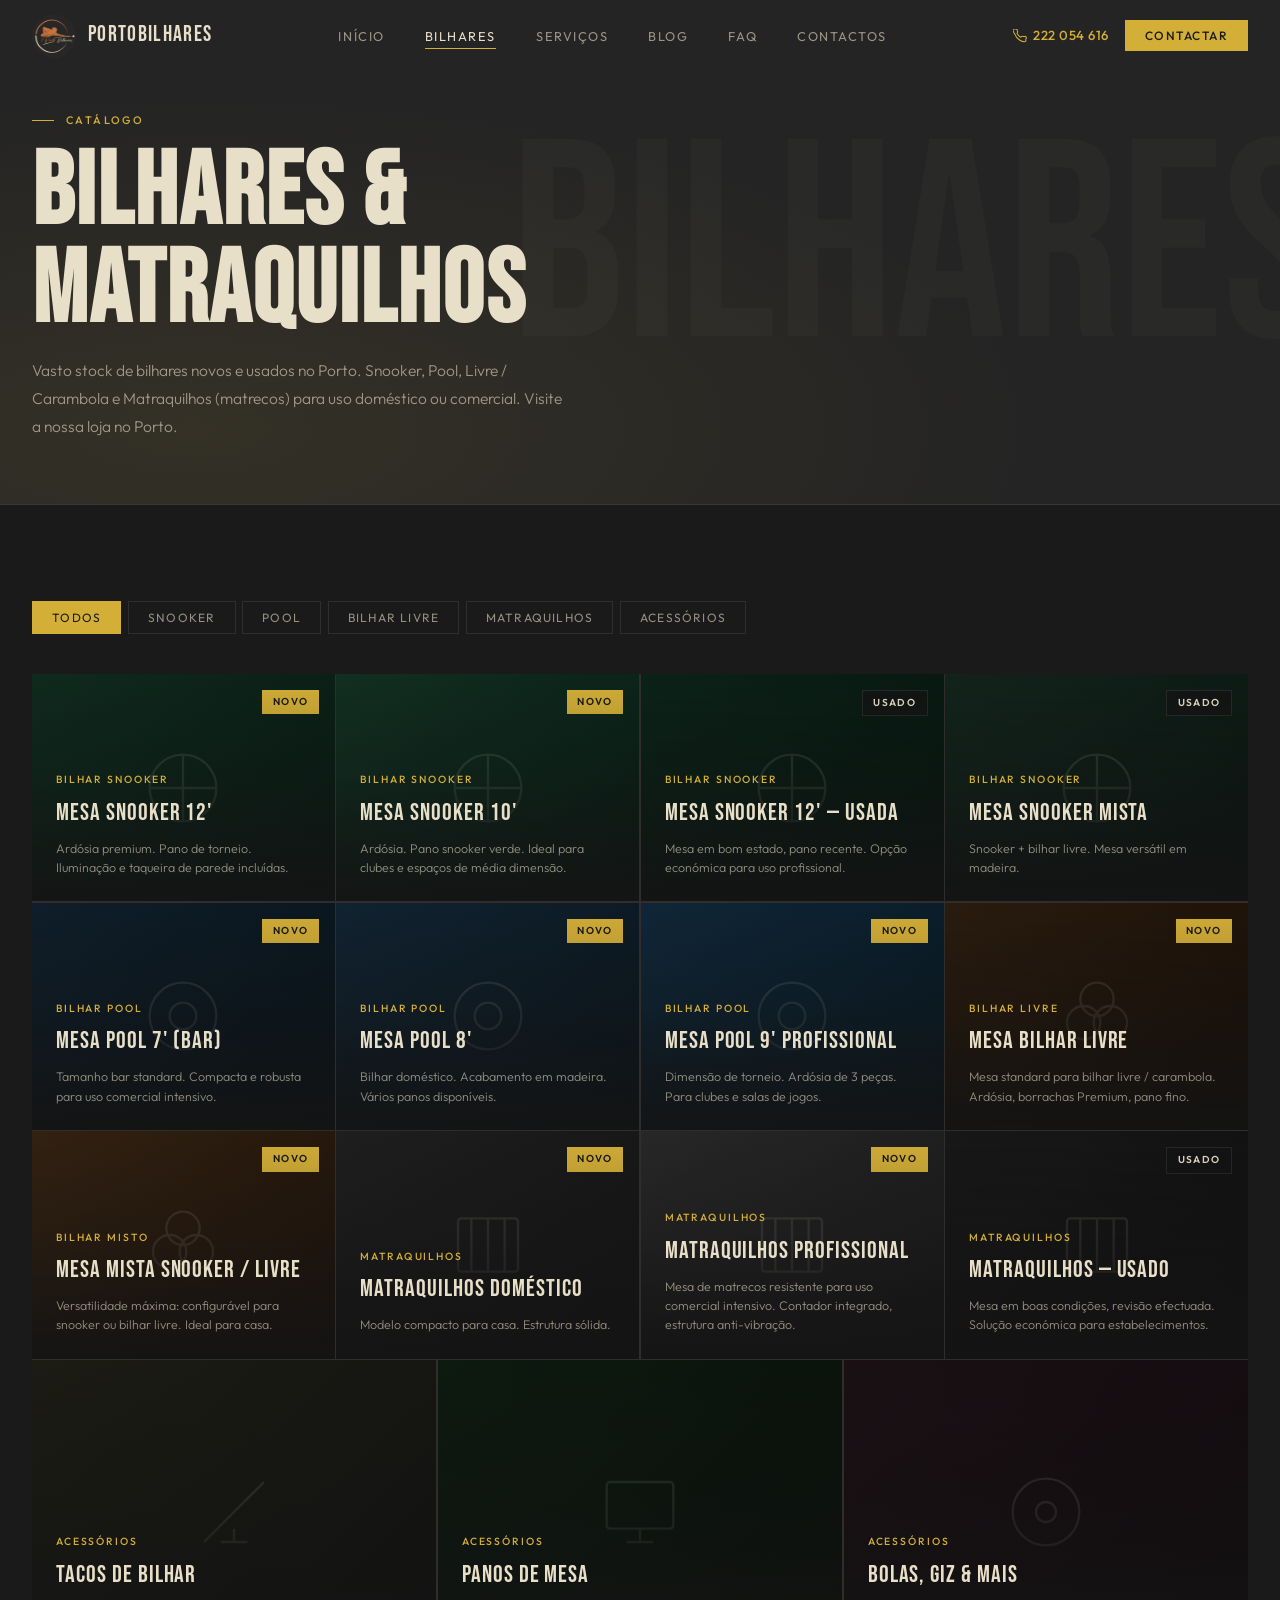
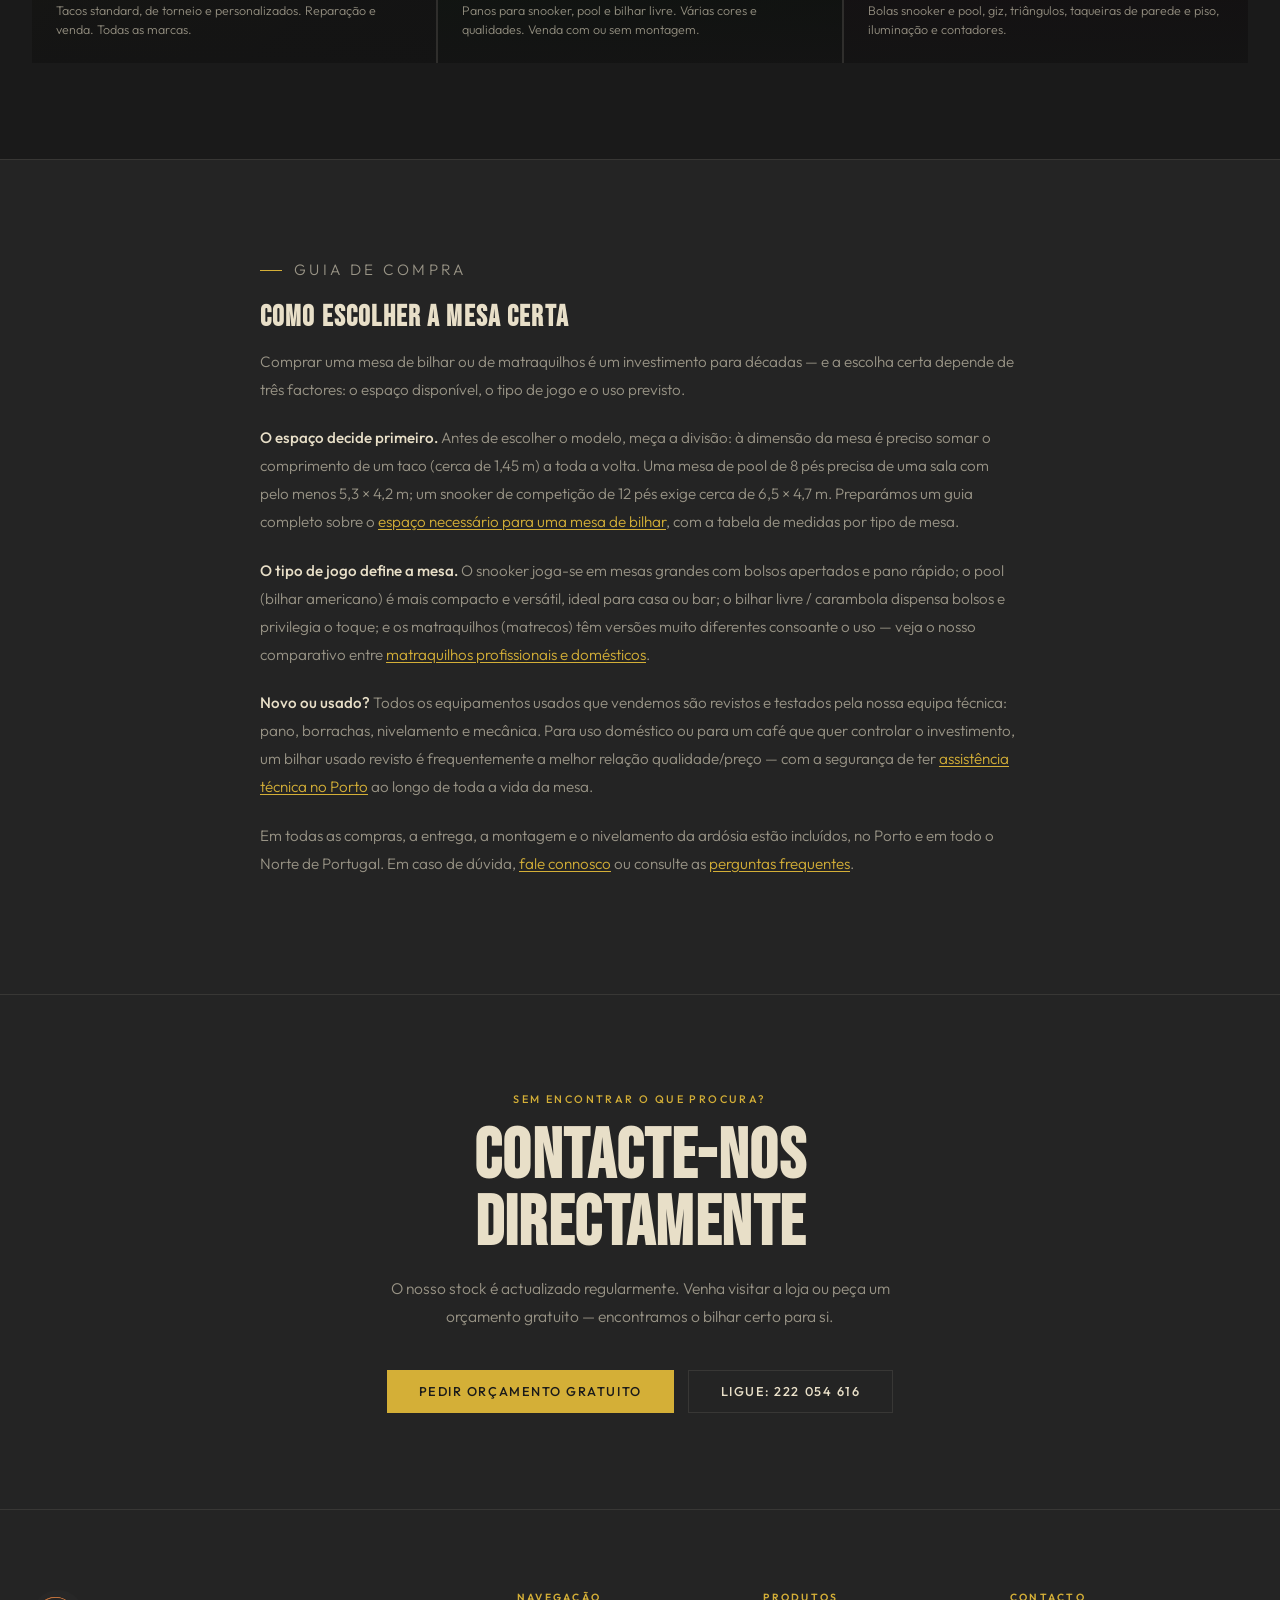
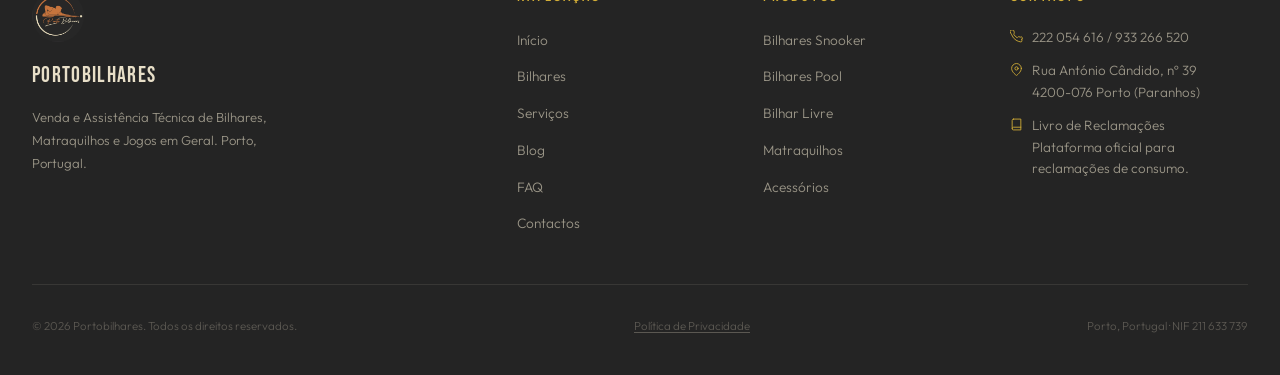
==== commit caf23f54: "Adicionar link do Livro de Reclamações ao rodapé de todas as páginas Coluna Contacto: icone de livro" ====
--- a/bilhares.html
+++ b/bilhares.html
@@ -39,7 +39,7 @@
   <link rel="preconnect" href="https://fonts.googleapis.com">
   <link rel="preconnect" href="https://fonts.gstatic.com" crossorigin>
   <link href="https://fonts.googleapis.com/css2?family=Bebas+Neue&family=Outfit:wght@300;400;500;600&display=swap" rel="stylesheet">
-  <link rel="stylesheet" href="styles.css?v=2">
+  <link rel="stylesheet" href="styles.css?v=3">
 
   <!-- Structured Data: Catálogo -->
   <script type="application/ld+json">
@@ -415,6 +415,10 @@
           <svg viewBox="0 0 24 24" fill="none" stroke="currentColor" stroke-width="1.6" stroke-linecap="round" stroke-linejoin="round" aria-hidden="true"><path d="M21 10c0 7-9 13-9 13s-9-6-9-13a9 9 0 0118 0z"/><circle cx="12" cy="10" r="3"/></svg>
           <span>Rua António Cândido, nº 39<br>4200-076 Porto (Paranhos)</span>
         </div>
+        <div class="footer-contact-row">
+          <svg viewBox="0 0 24 24" fill="none" stroke="currentColor" stroke-width="1.6" stroke-linecap="round" stroke-linejoin="round" aria-hidden="true"><path d="M4 19.5A2.5 2.5 0 016.5 17H20"/><path d="M6.5 2H20v20H6.5A2.5 2.5 0 014 19.5v-15A2.5 2.5 0 016.5 2z"/></svg>
+          <span><a href="https://www.livroreclamacoes.pt/" target="_blank" rel="noopener noreferrer">Livro de Reclamações</a><br>Plataforma oficial para reclamações de consumo.</span>
+        </div>
       </div>
     </div>
     <div class="footer-bottom">
--- a/styles.css
+++ b/styles.css
@@ -1049,6 +1049,7 @@
   .hero-content { padding: 6rem 1.25rem 4.5rem; }
   .hero-bg-video { display: none; }
   .hero-bg-mobile { display: block; }
+  .hero-title { display: none; }
   .page-header { padding: 6rem 1.25rem 3rem; }
 
   .services-grid { grid-template-columns: 1fr !important; }
@@ -1066,9 +1067,6 @@
 }
 
 @media (max-width: 540px) {
-  .hero-title { font-size: 4.25rem; }
-  .hero-eyebrow { font-size: 0.62rem; letter-spacing: 0.16em; gap: 0.5rem; }
-  .hero-eyebrow::before { width: 20px; }
   .hero-ctas { flex-direction: column; }
   .btn:not(.btn-sm) { padding: 0.8rem 1.5rem; }
   .cta-btns { flex-direction: column; align-items: center; }
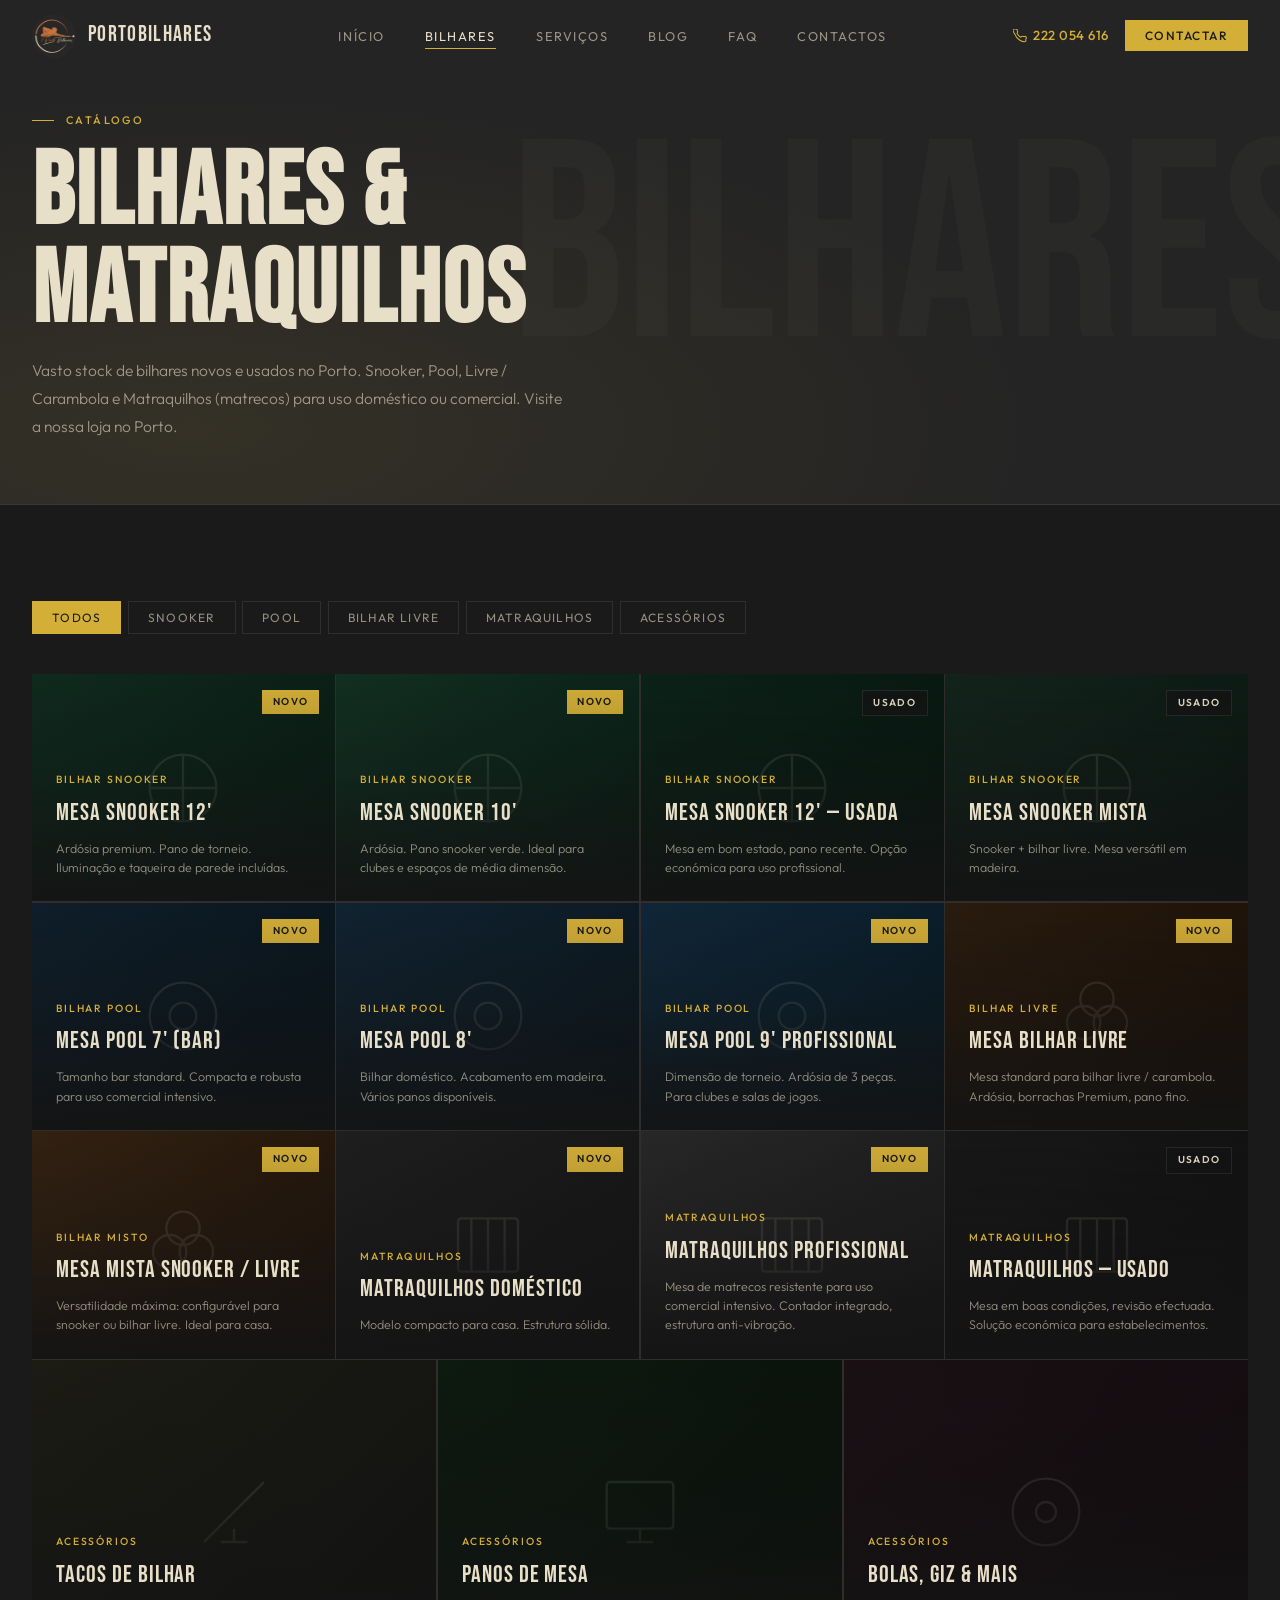
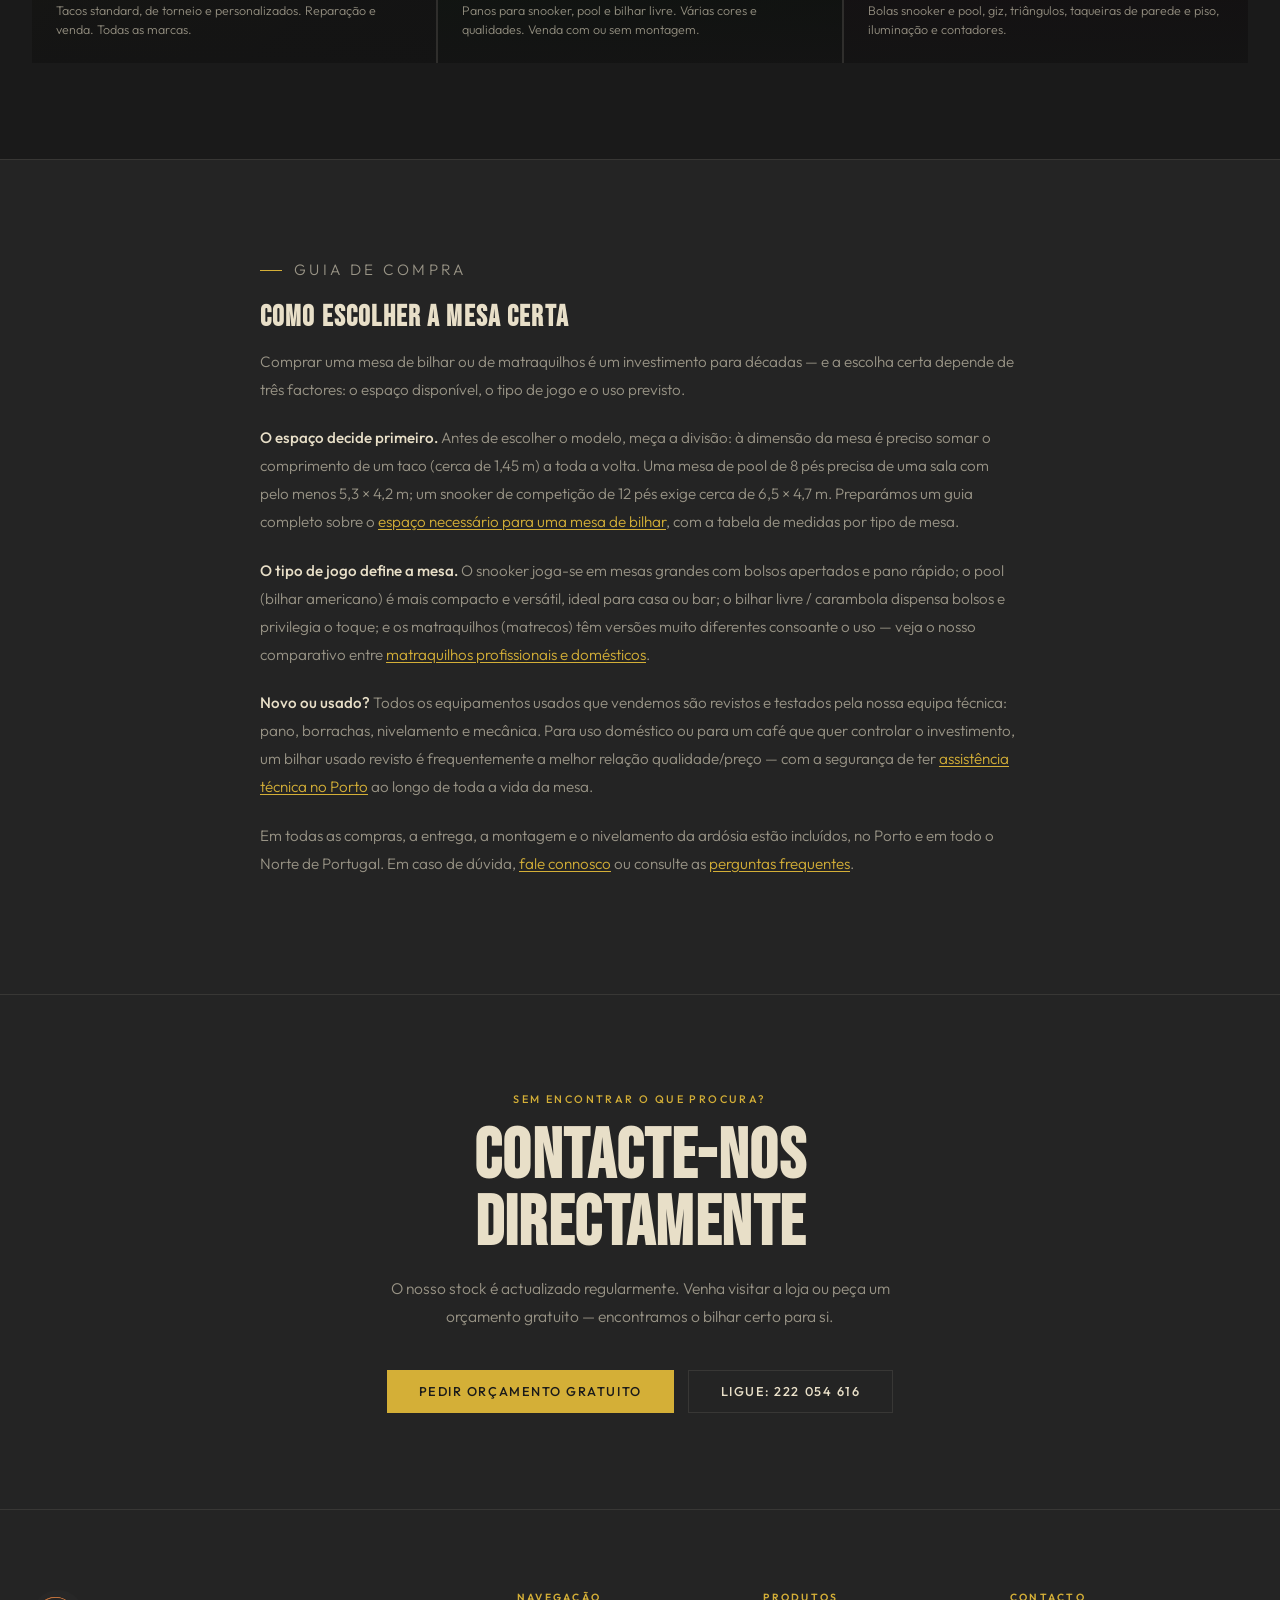
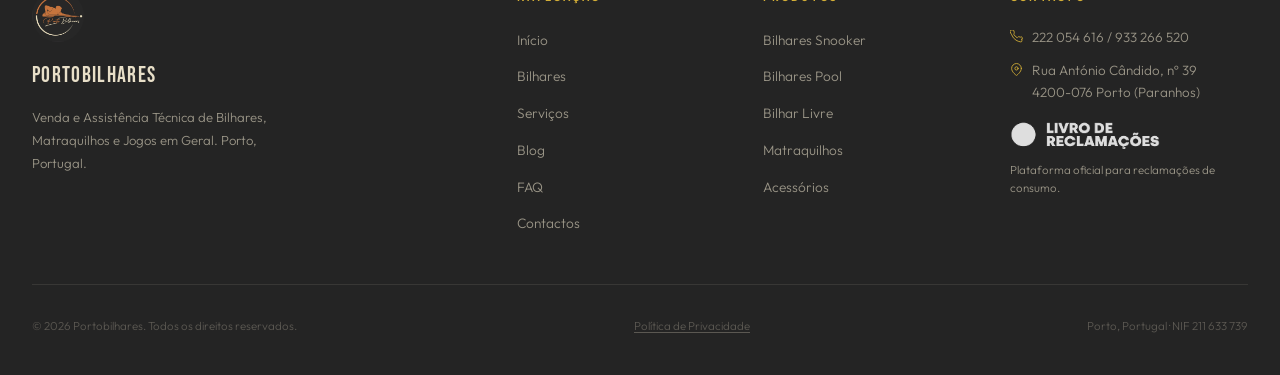
==== commit 0f61e610: "Usar o logotipo oficial do Livro de Reclamações no rodapé - Icone e texto substituidos pela imagem o" ====
--- a/bilhares.html
+++ b/bilhares.html
@@ -39,7 +39,7 @@
   <link rel="preconnect" href="https://fonts.googleapis.com">
   <link rel="preconnect" href="https://fonts.gstatic.com" crossorigin>
   <link href="https://fonts.googleapis.com/css2?family=Bebas+Neue&family=Outfit:wght@300;400;500;600&display=swap" rel="stylesheet">
-  <link rel="stylesheet" href="styles.css?v=3">
+  <link rel="stylesheet" href="styles.css?v=4">
 
   <!-- Structured Data: Catálogo -->
   <script type="application/ld+json">
@@ -415,9 +415,11 @@
           <svg viewBox="0 0 24 24" fill="none" stroke="currentColor" stroke-width="1.6" stroke-linecap="round" stroke-linejoin="round" aria-hidden="true"><path d="M21 10c0 7-9 13-9 13s-9-6-9-13a9 9 0 0118 0z"/><circle cx="12" cy="10" r="3"/></svg>
           <span>Rua António Cândido, nº 39<br>4200-076 Porto (Paranhos)</span>
         </div>
-        <div class="footer-contact-row">
-          <svg viewBox="0 0 24 24" fill="none" stroke="currentColor" stroke-width="1.6" stroke-linecap="round" stroke-linejoin="round" aria-hidden="true"><path d="M4 19.5A2.5 2.5 0 016.5 17H20"/><path d="M6.5 2H20v20H6.5A2.5 2.5 0 014 19.5v-15A2.5 2.5 0 016.5 2z"/></svg>
-          <span><a href="https://www.livroreclamacoes.pt/" target="_blank" rel="noopener noreferrer">Livro de Reclamações</a><br>Plataforma oficial para reclamações de consumo.</span>
+        <div class="footer-contact-row footer-lr">
+          <a href="https://www.livroreclamacoes.pt/" target="_blank" rel="noopener noreferrer">
+            <img src="Assets/livro-reclamacoes.webp" alt="Livro de Reclamações" width="204" height="46" loading="lazy" decoding="async">
+          </a>
+          <span>Plataforma oficial para reclamações de consumo.</span>
         </div>
       </div>
     </div>
--- a/styles.css
+++ b/styles.css
@@ -968,6 +968,10 @@
 .footer-contact-row svg { width: 13px; height: 13px; color: var(--amber); margin-top: 3px; flex-shrink: 0; }
 .footer-contact-row a { text-decoration: none; color: var(--cream-60); transition: color 0.2s; }
 .footer-contact-row a:hover { color: var(--amber); }
+.footer-lr { display: block; margin-top: 1.1rem; }
+.footer-lr img { width: 150px; height: auto; opacity: 0.85; transition: opacity 0.2s; }
+.footer-lr a:hover img { opacity: 1; }
+.footer-lr span { display: block; margin-top: 0.4rem; font-size: 0.72rem; }
 .footer-bottom {
   display: flex;
   align-items: center;
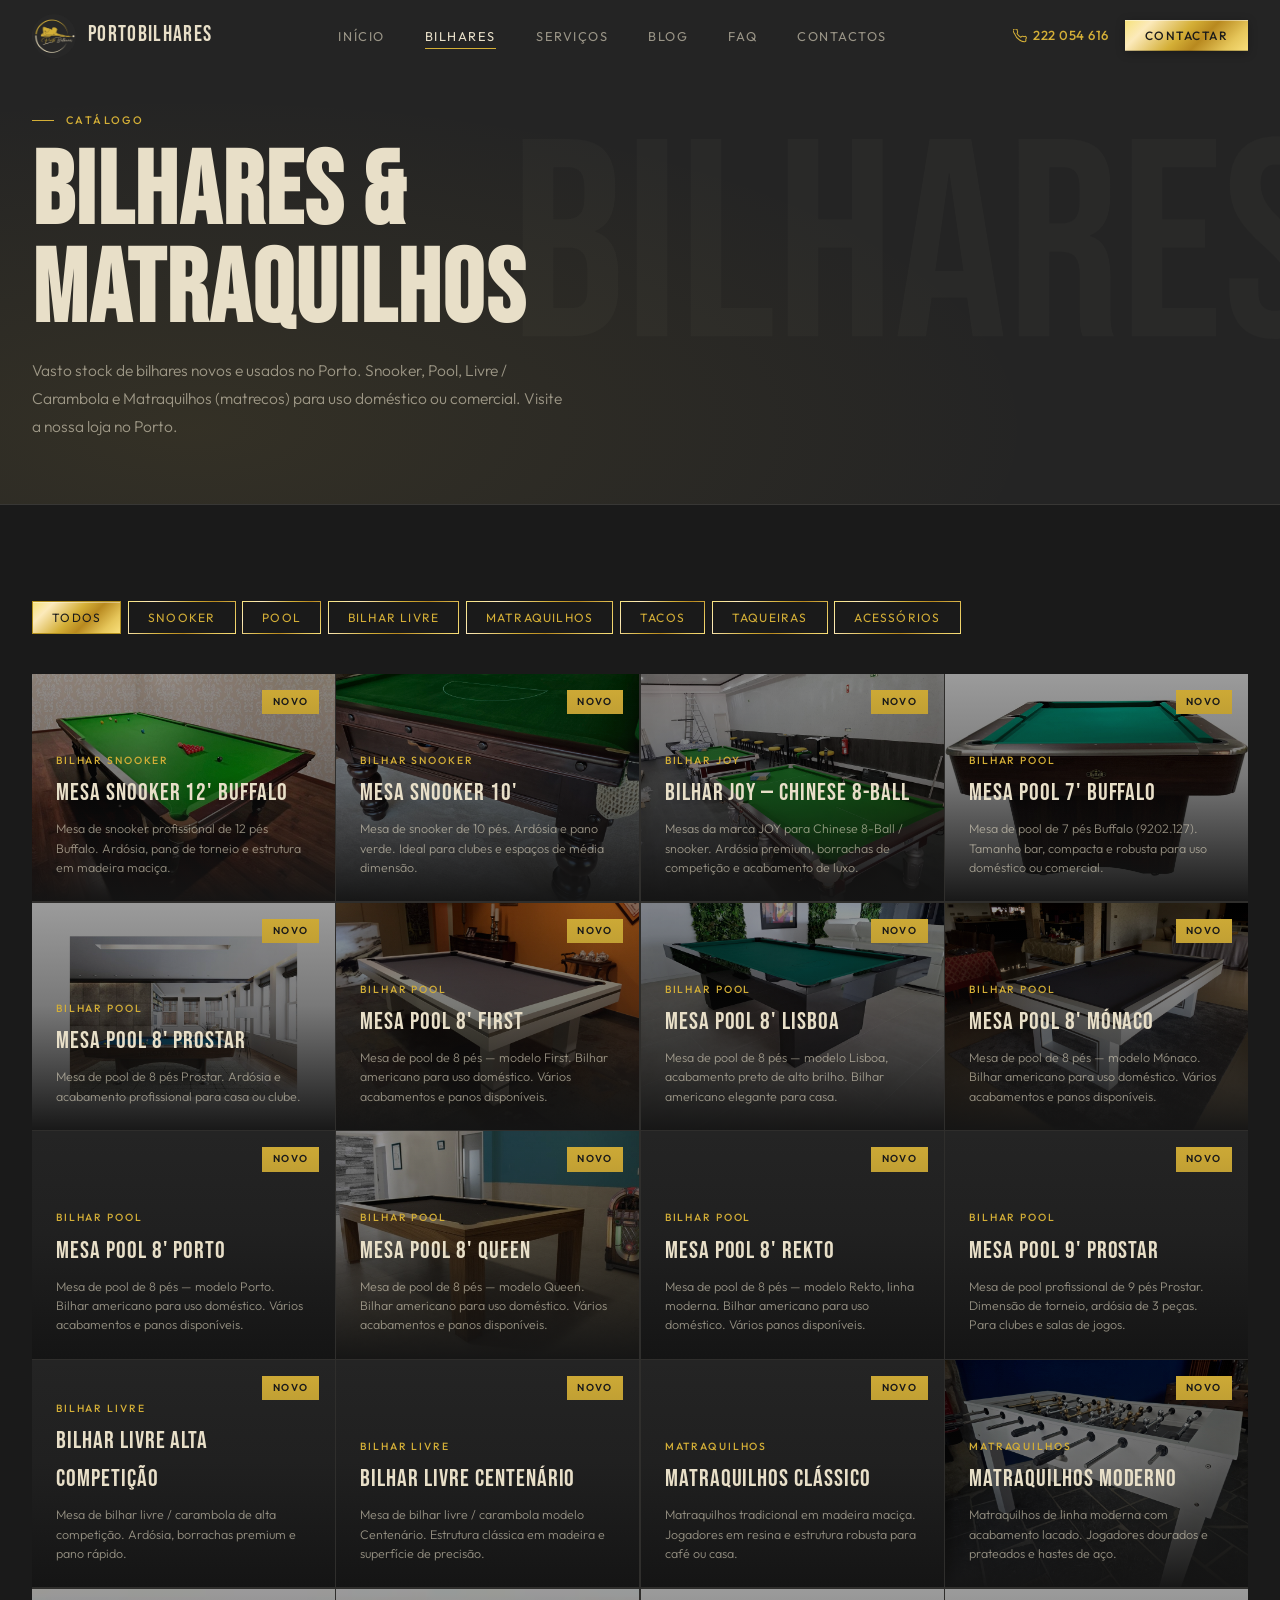
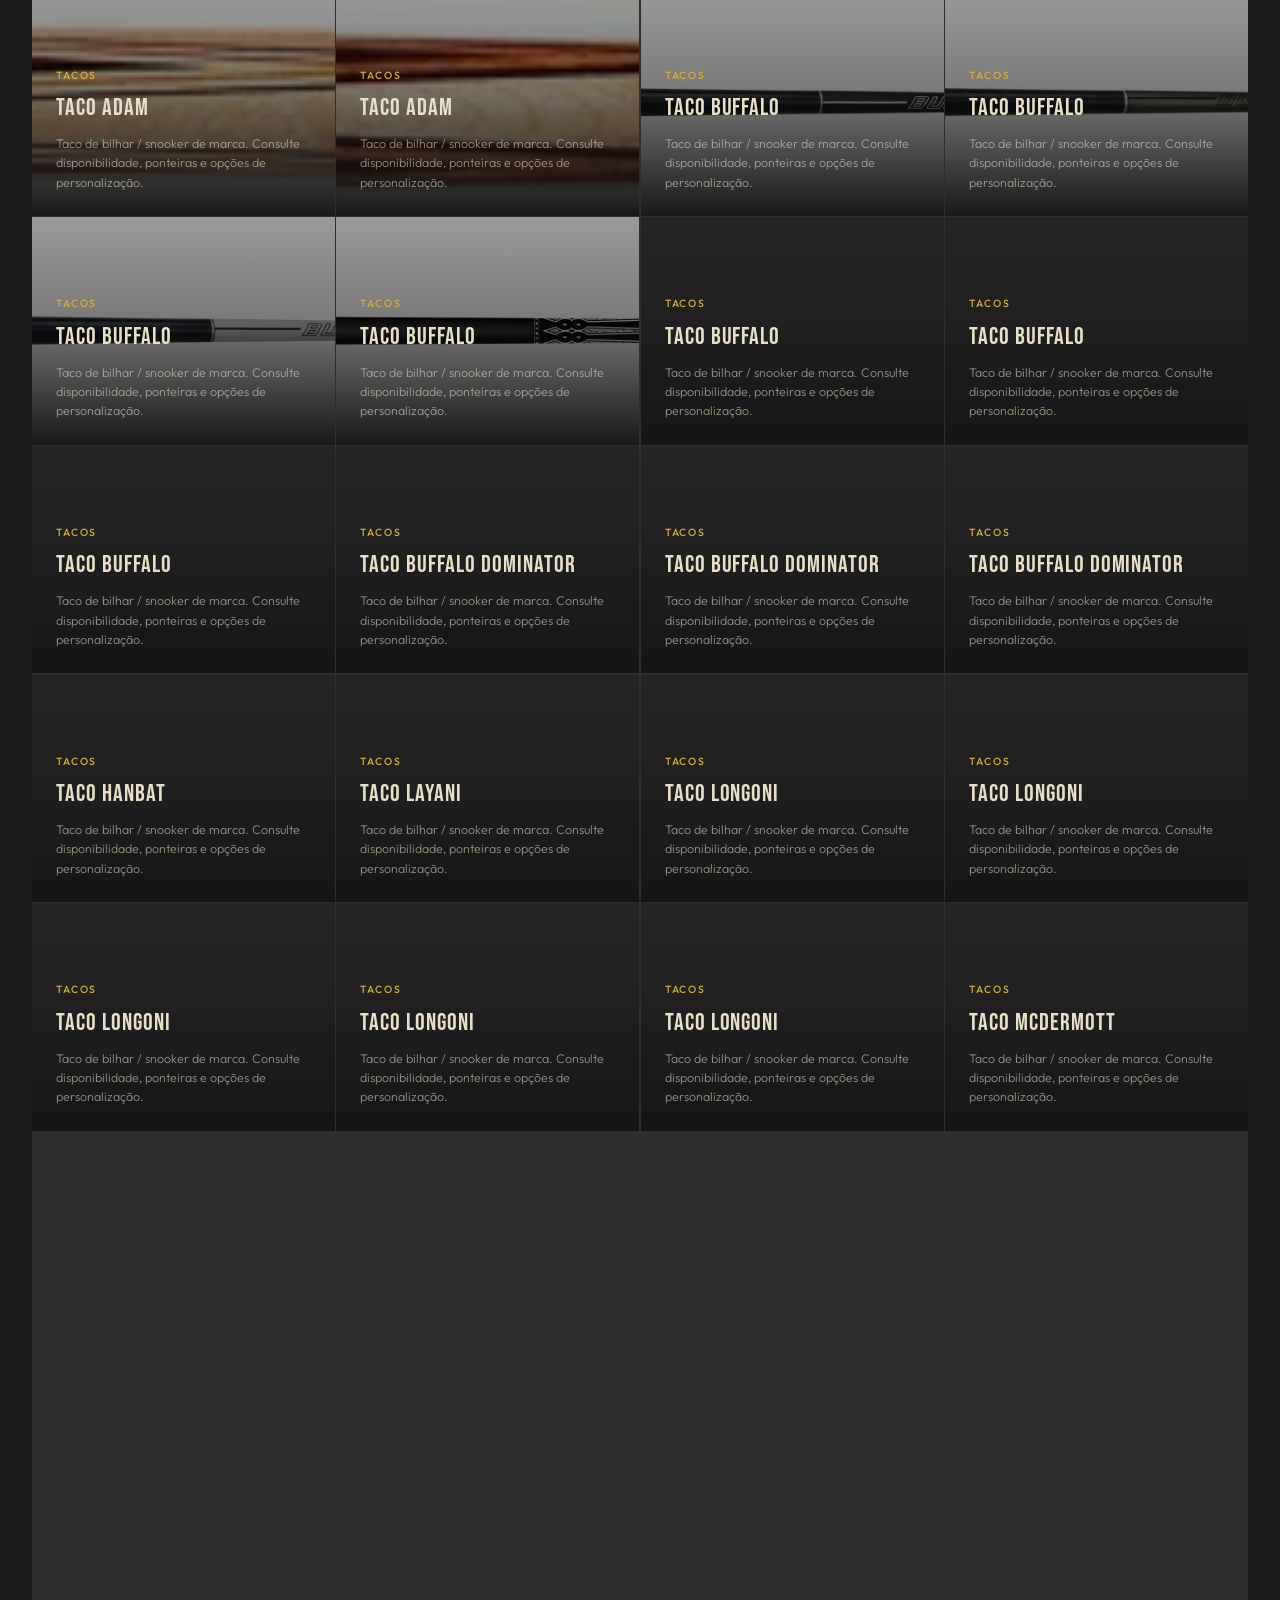
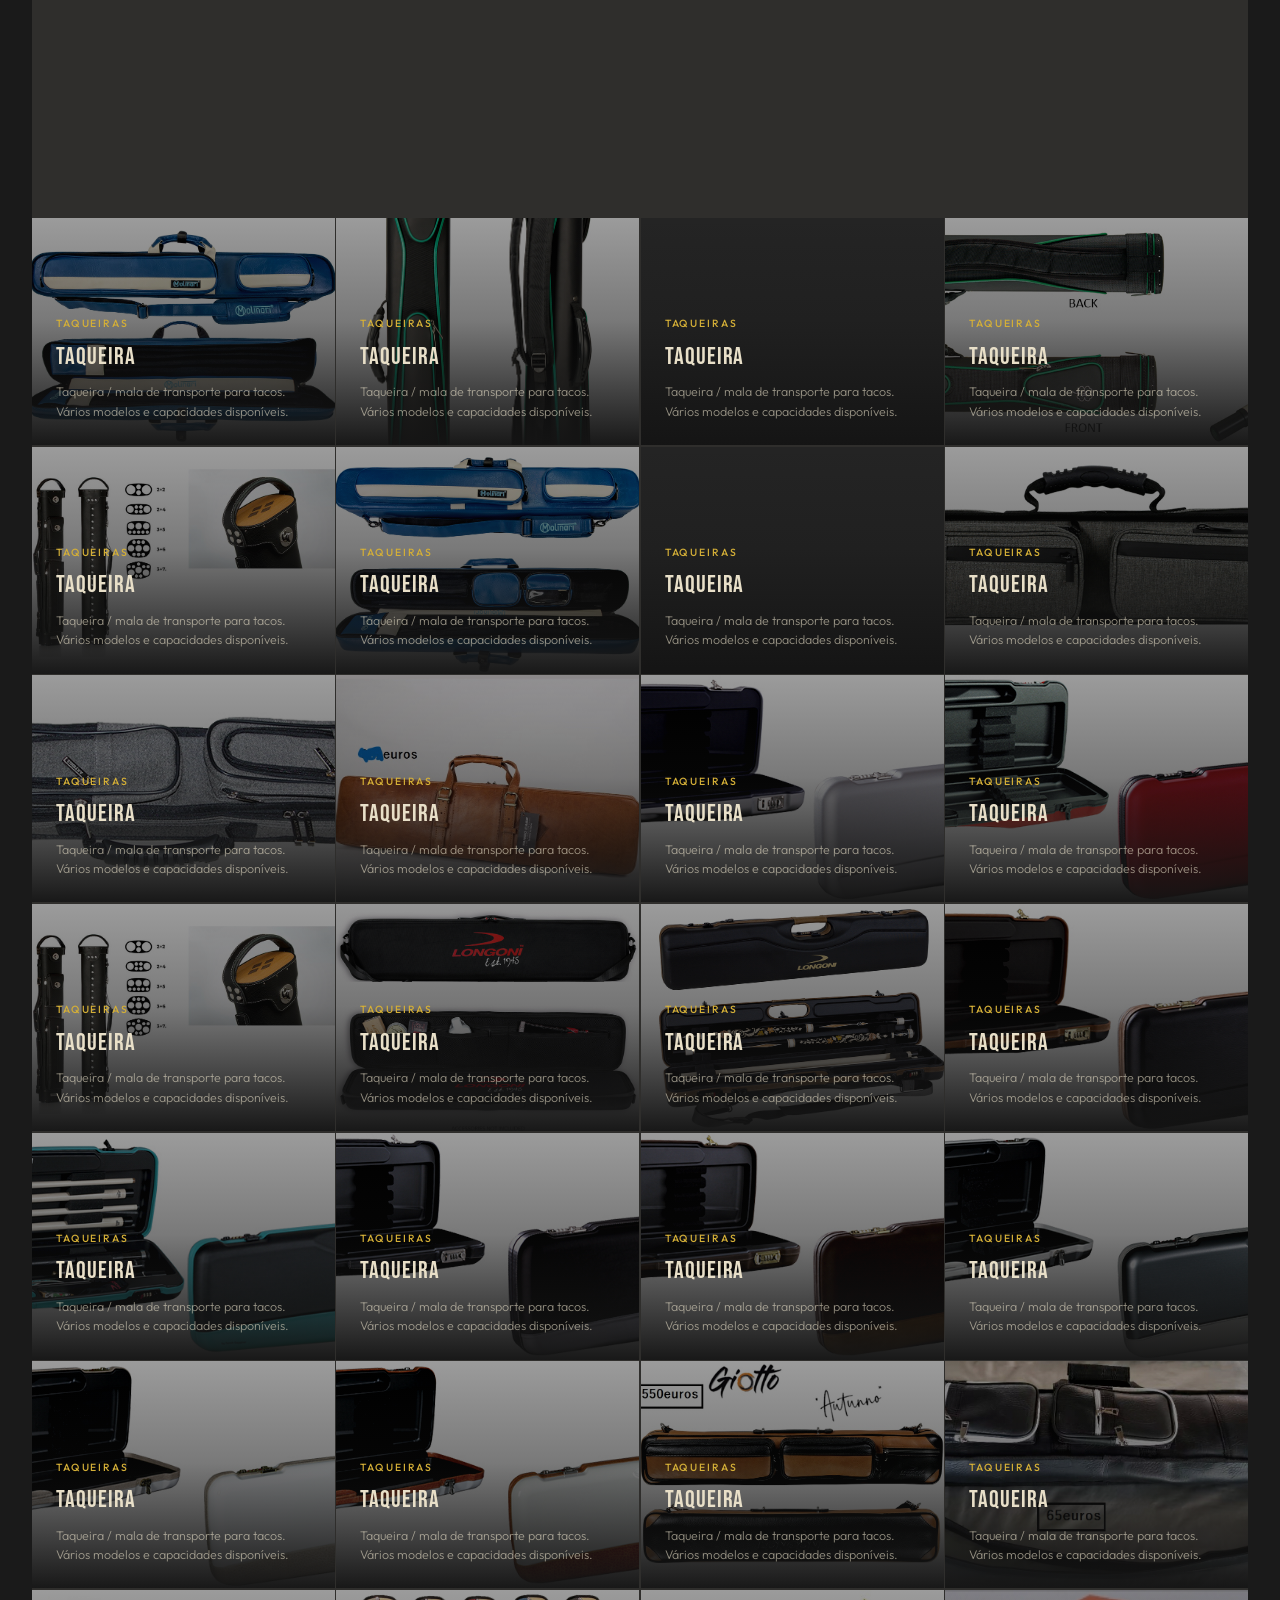
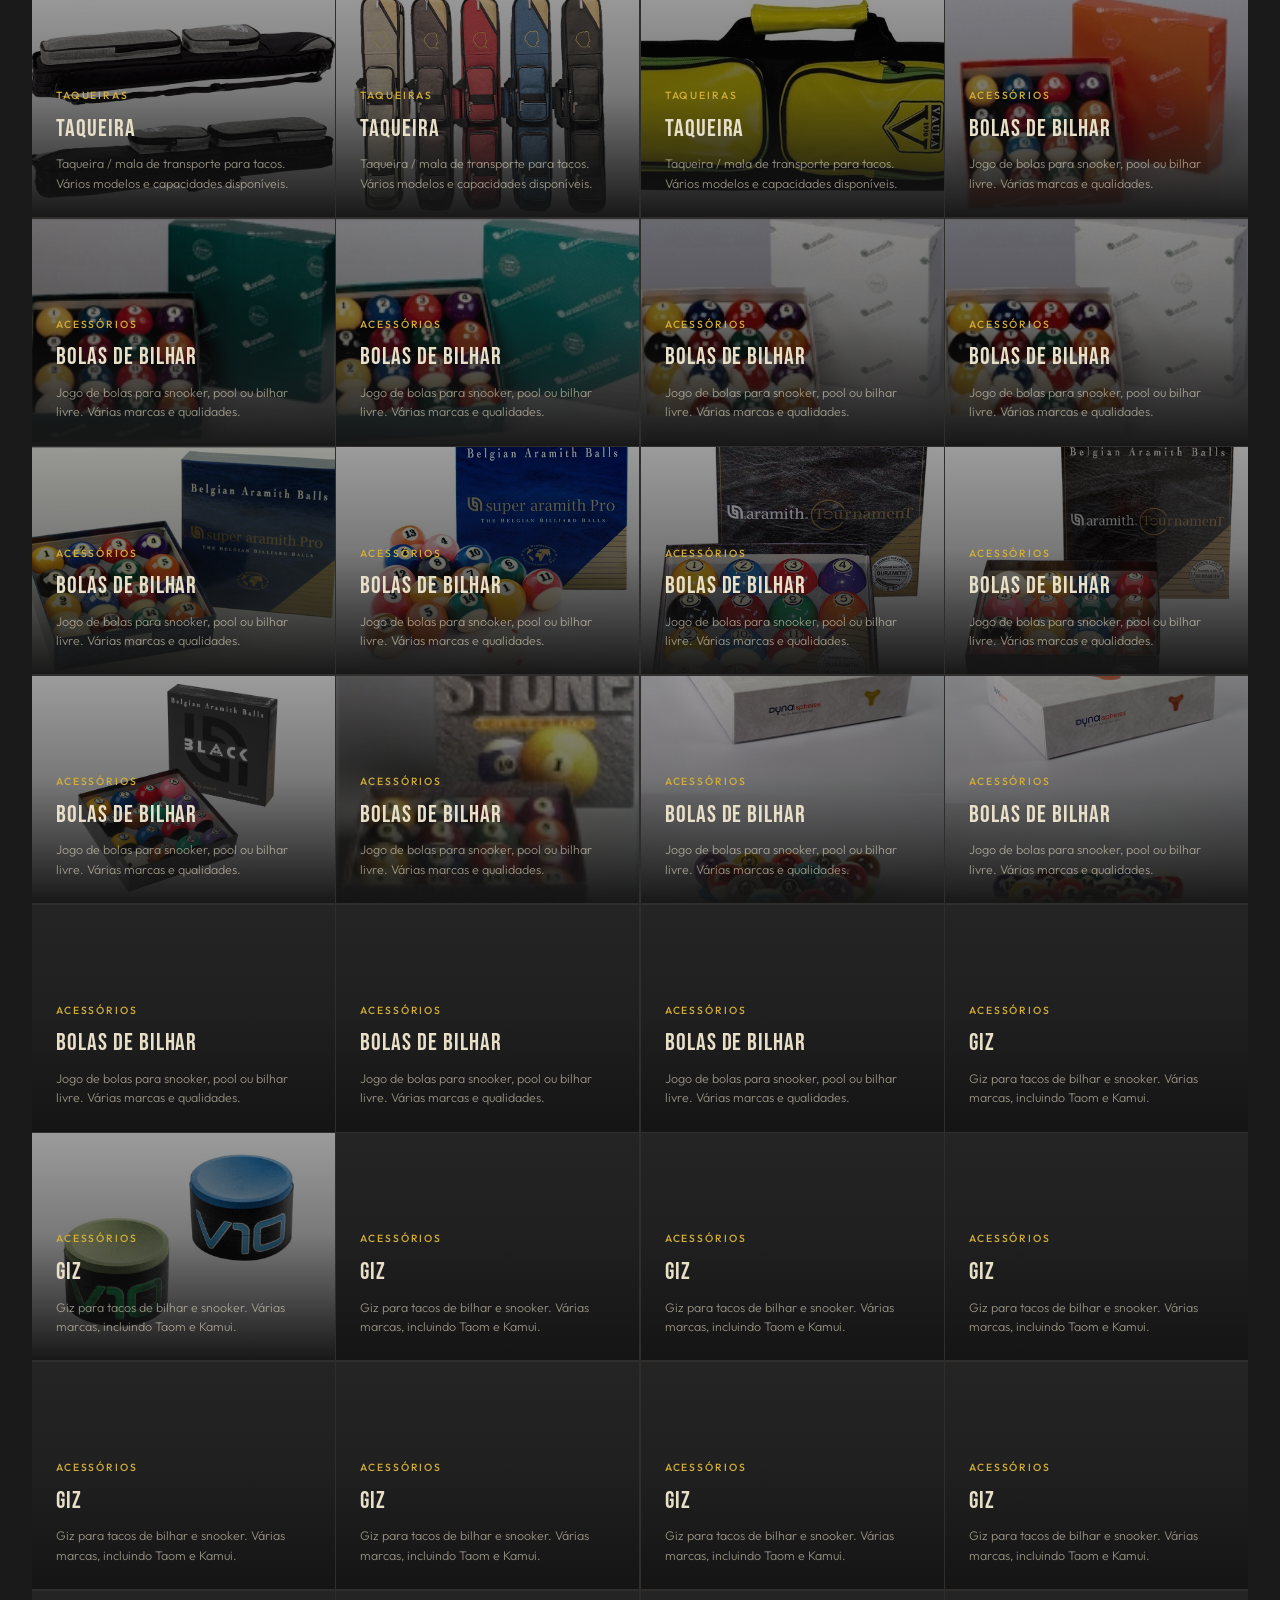
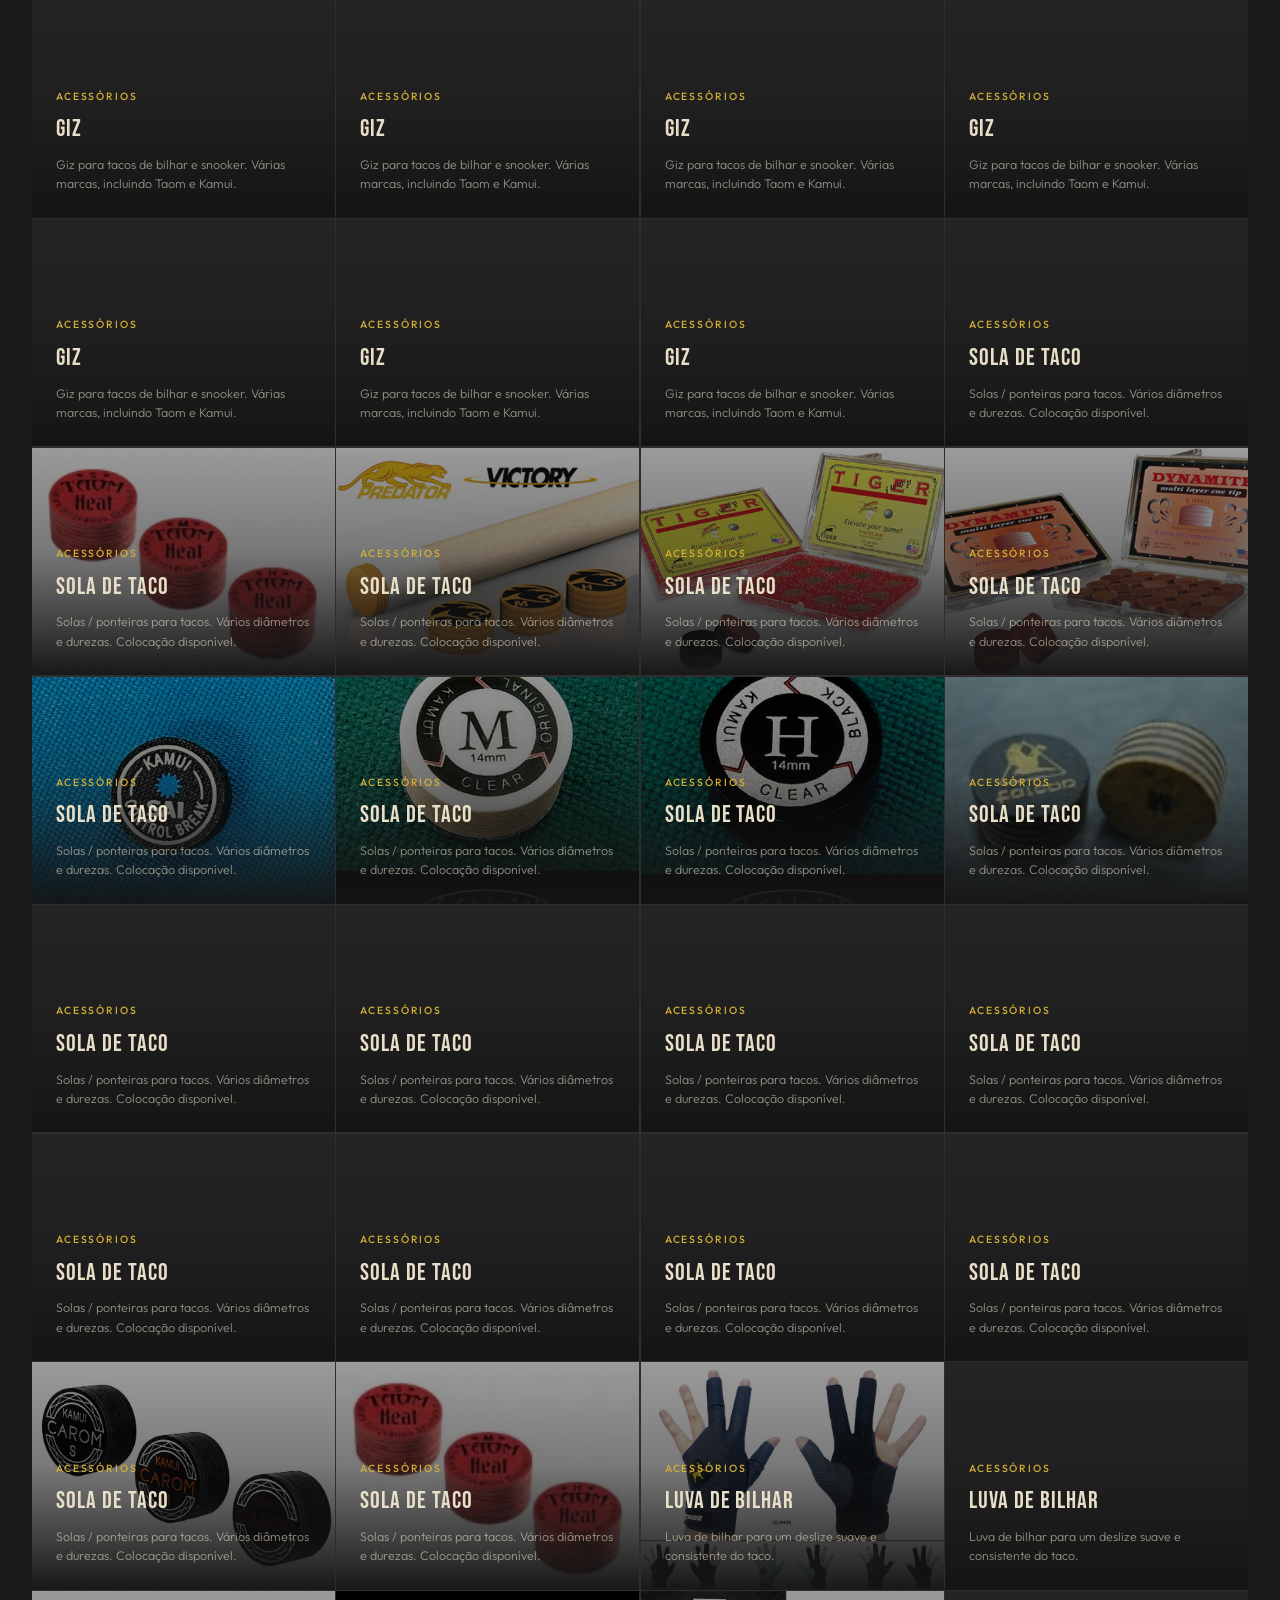
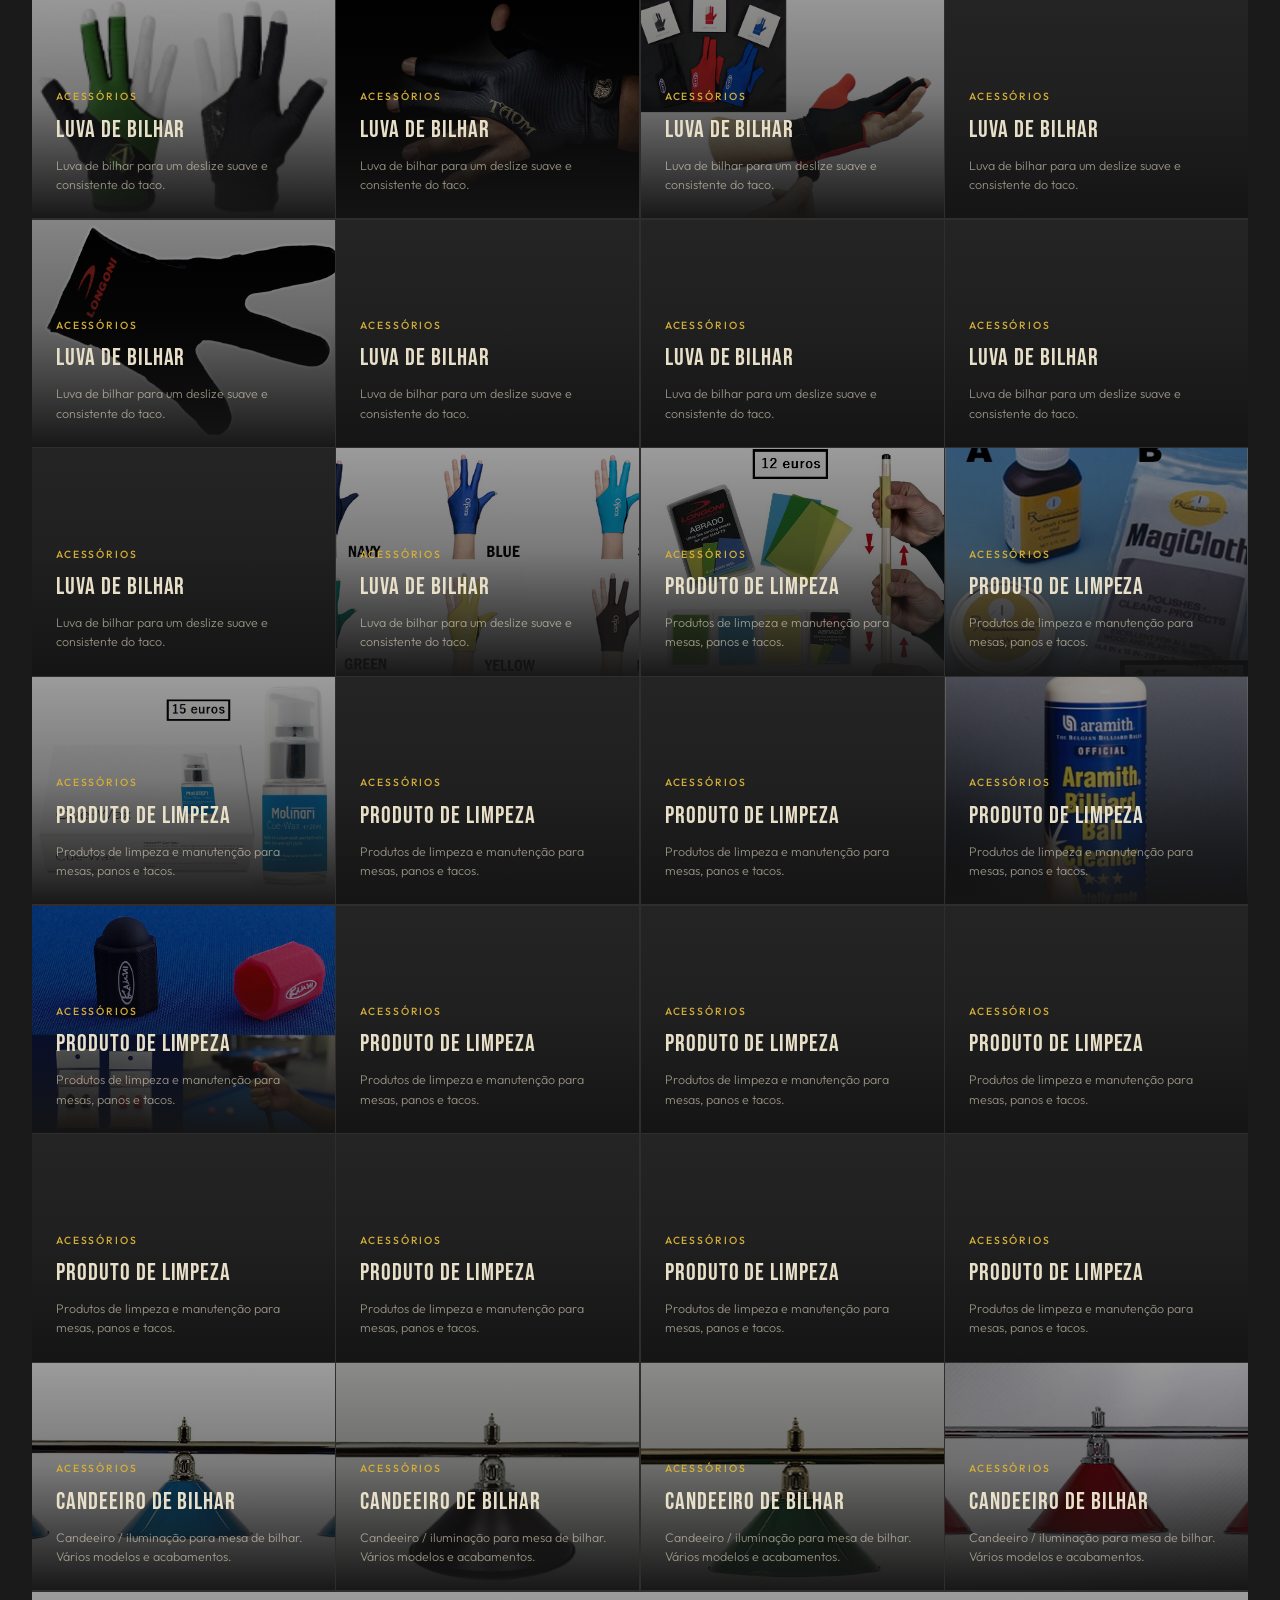
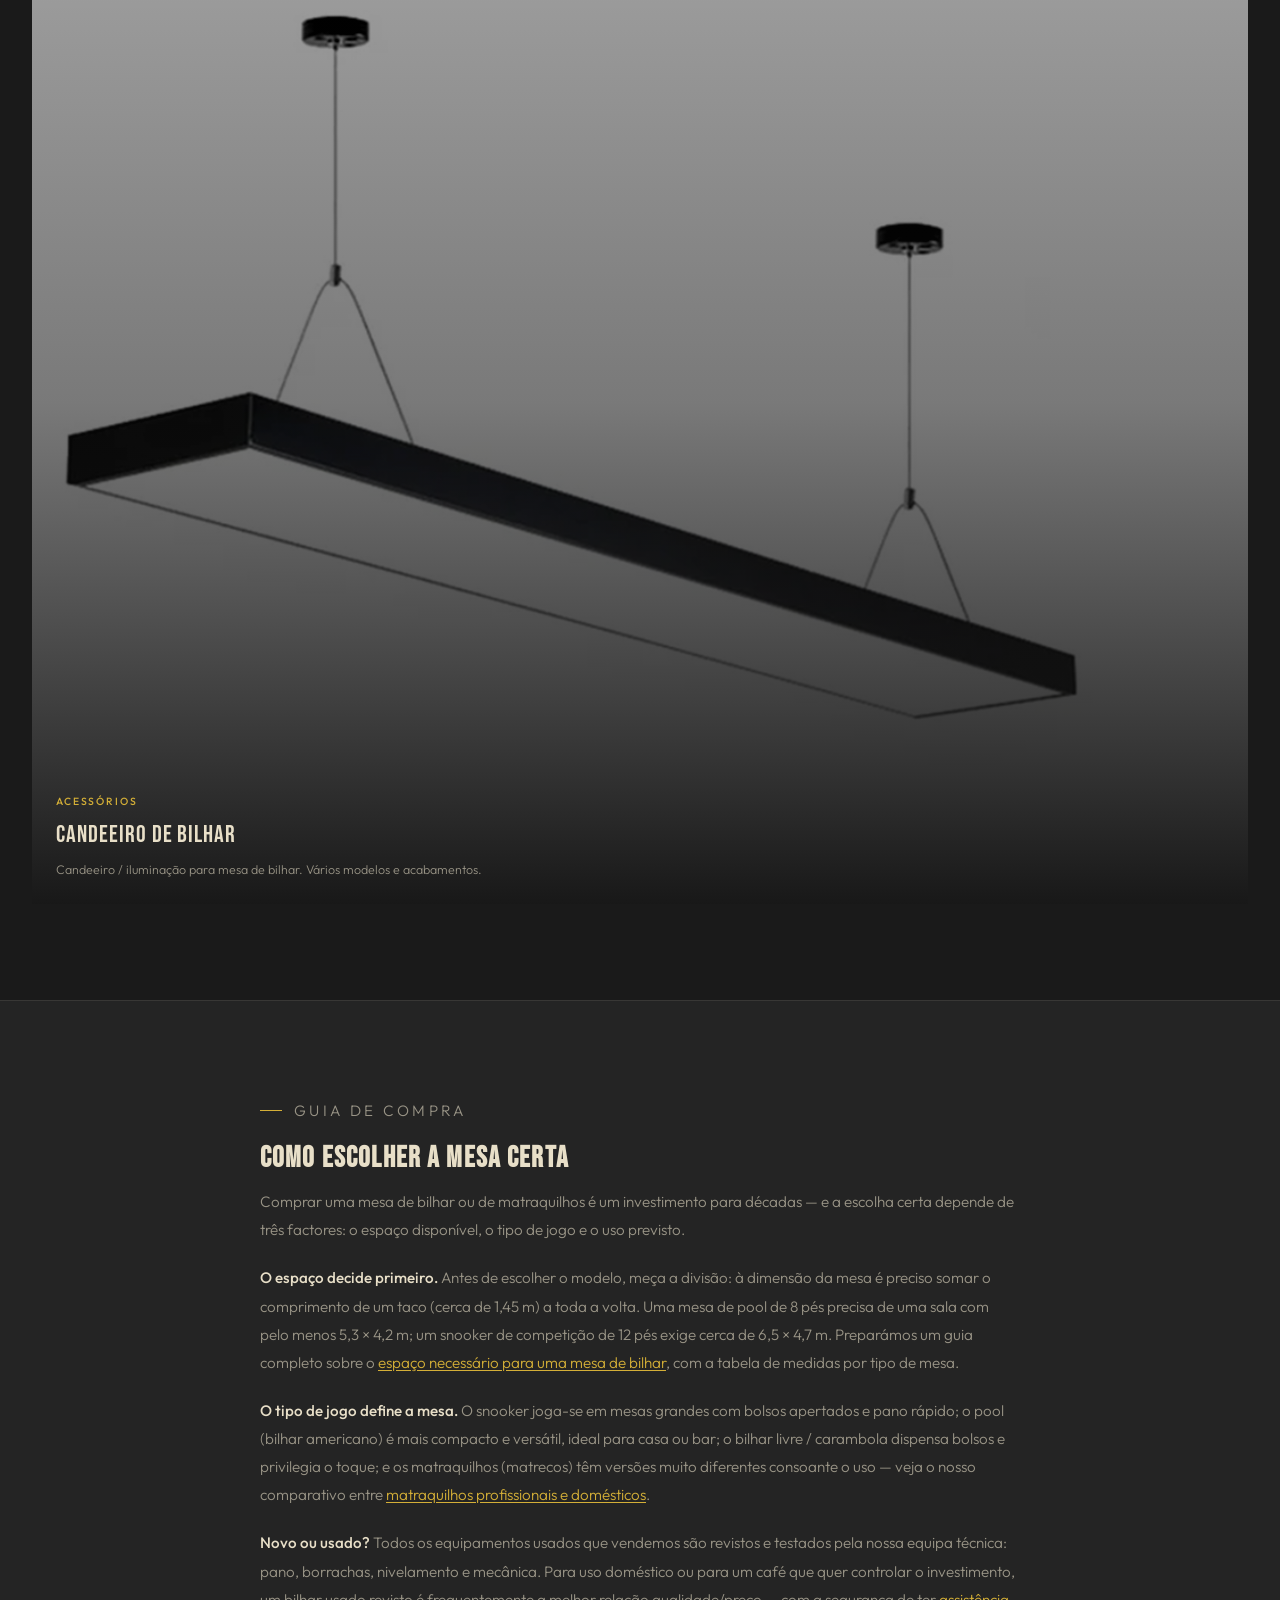
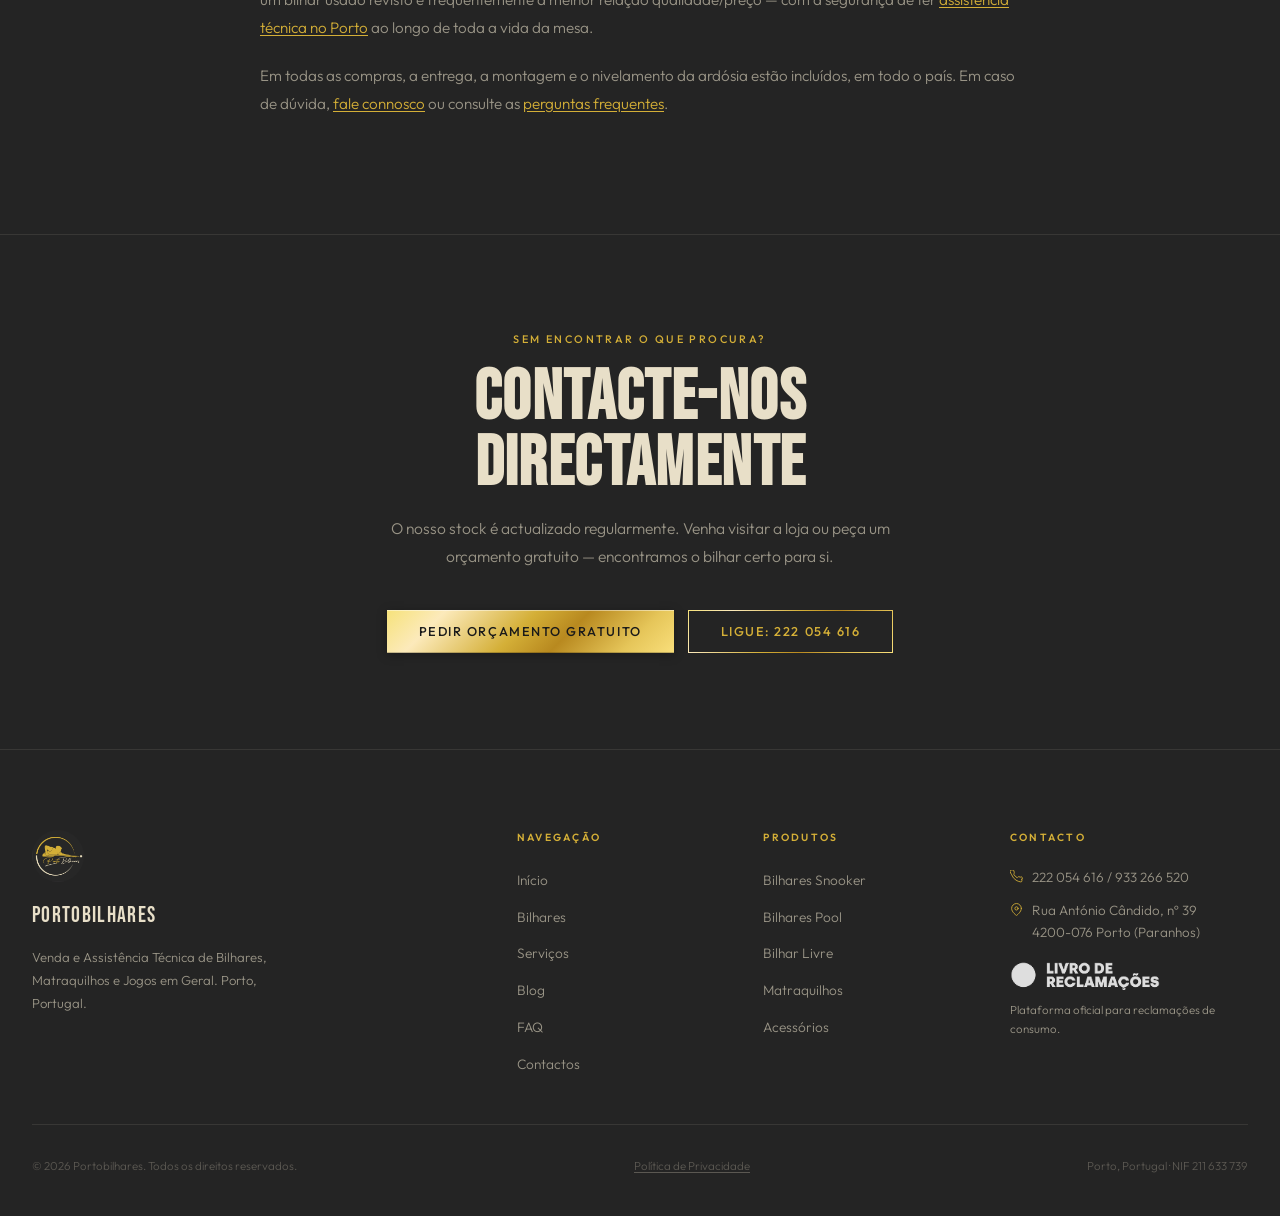
==== commit d7f95be3: "Catálogo de produtos, pré-visualização de imagens e área de serviço nacional - Novo catálogo em bilh" ====
--- a/bilhares.html
+++ b/bilhares.html
@@ -47,7 +47,7 @@
     "@context": "https://schema.org",
     "@type": "ItemList",
     "name": "Catálogo de bilhares e matraquilhos no Porto",
-    "description": "Mesas de snooker, pool, bilhar livre / carambola e matraquilhos (matrecos), novos e usados, com entrega e instalação no Porto e Norte de Portugal.",
+    "description": "Mesas de snooker, pool, bilhar livre / carambola e matraquilhos (matrecos), novos e usados, com entrega e instalação em todo o país.",
     "itemListElement": [
       { "@type": "Product", "position": 1, "name": "Mesas de bilhar snooker", "description": "Mesas de snooker de 10 e 12 pés, novas e usadas, com ardósia e pano de torneio." },
       { "@type": "Product", "position": 2, "name": "Mesas de bilhar pool", "description": "Mesas de pool (bilhar americano) de 7, 8 e 9 pés para uso doméstico ou comercial." },
@@ -134,206 +134,1440 @@
       <button class="filter-btn" data-filter="pool">Pool</button>
       <button class="filter-btn" data-filter="livre">Bilhar Livre</button>
       <button class="filter-btn" data-filter="matraquilhos">Matraquilhos</button>
+      <button class="filter-btn" data-filter="tacos">Tacos</button>
+      <button class="filter-btn" data-filter="taqueiras">Taqueiras</button>
       <button class="filter-btn" data-filter="acessorios">Acessórios</button>
     </div>
 
     <!-- PRODUCTS GRID -->
     <div class="products-grid">
 
-      <!-- ─ SNOOKER ─────────────────────────────── -->
       <article class="product-card reveal" data-cat="snooker">
-        <div class="product-bg-snooker" style="position:absolute;inset:0;width:100%;height:100%;"></div>
-        <div class="product-icon-wrap" aria-hidden="true">
-          <svg viewBox="0 0 24 24" fill="none" stroke="currentColor" stroke-width="0.7"><circle cx="12" cy="12" r="10"/><line x1="2" y1="12" x2="22" y2="12"/><line x1="12" y1="2" x2="12" y2="22"/></svg>
-        </div>
+        <img class="product-card-bg" src="Assets/Products/Bilhar%2012%20p%C3%A9s/Bilhar12pes_Buffalo_1.jpg" alt="Mesa Snooker 12&#x27; Buffalo — Bilhar Snooker" loading="lazy" decoding="async">
         <div class="product-badge badge-novo">Novo</div>
         <div class="product-overlay">
           <div class="product-type">Bilhar Snooker</div>
-          <div class="product-name">Mesa Snooker 12'</div>
-          <div class="product-desc">Ardósia premium. Pano de torneio. Iluminação e taqueira de parede incluídas.</div>
+          <div class="product-name">Mesa Snooker 12&#x27; Buffalo</div>
+          <div class="product-desc">Mesa de snooker profissional de 12 pés Buffalo. Ardósia, pano de torneio e estrutura em madeira maciça.</div>
         </div>
       </article>
 
       <article class="product-card reveal" data-cat="snooker">
-        <div class="product-bg-snooker" style="position:absolute;inset:0;width:100%;height:100%;filter:brightness(1.12);"></div>
-        <div class="product-icon-wrap" aria-hidden="true">
-          <svg viewBox="0 0 24 24" fill="none" stroke="currentColor" stroke-width="0.7"><circle cx="12" cy="12" r="10"/><line x1="2" y1="12" x2="22" y2="12"/><line x1="12" y1="2" x2="12" y2="22"/></svg>
-        </div>
+        <img class="product-card-bg" src="Assets/Products/Bilhar%2010%20p%C3%A9s/Bilhar%2010%20p%C3%A9s.jpg" alt="Mesa Snooker 10&#x27; — Bilhar Snooker" loading="lazy" decoding="async">
         <div class="product-badge badge-novo">Novo</div>
         <div class="product-overlay">
           <div class="product-type">Bilhar Snooker</div>
-          <div class="product-name">Mesa Snooker 10'</div>
-          <div class="product-desc">Ardósia. Pano snooker verde. Ideal para clubes e espaços de média dimensão.</div>
+          <div class="product-name">Mesa Snooker 10&#x27;</div>
+          <div class="product-desc">Mesa de snooker de 10 pés. Ardósia e pano verde. Ideal para clubes e espaços de média dimensão.</div>
         </div>
       </article>
 
       <article class="product-card reveal" data-cat="snooker">
-        <div class="product-bg-snooker" style="position:absolute;inset:0;width:100%;height:100%;filter:brightness(0.82);"></div>
-        <div class="product-icon-wrap" aria-hidden="true">
-          <svg viewBox="0 0 24 24" fill="none" stroke="currentColor" stroke-width="0.7"><circle cx="12" cy="12" r="10"/><line x1="2" y1="12" x2="22" y2="12"/><line x1="12" y1="2" x2="12" y2="22"/></svg>
-        </div>
-        <div class="product-badge badge-usado">Usado</div>
-        <div class="product-overlay">
-          <div class="product-type">Bilhar Snooker</div>
-          <div class="product-name">Mesa Snooker 12' — Usada</div>
-          <div class="product-desc">Mesa em bom estado, pano recente. Opção económica para uso profissional.</div>
-        </div>
-      </article>
-
-      <article class="product-card reveal" data-cat="snooker">
-        <div class="product-bg-snooker" style="position:absolute;inset:0;width:100%;height:100%;filter:brightness(0.90) saturate(0.7);"></div>
-        <div class="product-icon-wrap" aria-hidden="true">
-          <svg viewBox="0 0 24 24" fill="none" stroke="currentColor" stroke-width="0.7"><circle cx="12" cy="12" r="10"/><line x1="2" y1="12" x2="22" y2="12"/><line x1="12" y1="2" x2="12" y2="22"/></svg>
-        </div>
-        <div class="product-badge badge-usado">Usado</div>
-        <div class="product-overlay">
-          <div class="product-type">Bilhar Snooker</div>
-          <div class="product-name">Mesa Snooker Mista</div>
-          <div class="product-desc">Snooker + bilhar livre. Mesa versátil em madeira.</div>
-        </div>
-      </article>
-
-      <!-- ─ POOL ────────────────────────────────── -->
+        <img class="product-card-bg" src="Assets/Products/Bilhares%20Marca%20JOY/480838294_3067139823450501_4392875334435833140_n.jpg" alt="Bilhar JOY — Chinese 8-Ball — Bilhar JOY" loading="lazy" decoding="async">
+        <div class="product-badge badge-novo">Novo</div>
+        <div class="product-overlay">
+          <div class="product-type">Bilhar JOY</div>
+          <div class="product-name">Bilhar JOY — Chinese 8-Ball</div>
+          <div class="product-desc">Mesas da marca JOY para Chinese 8-Ball / snooker. Ardósia premium, borrachas de competição e acabamento de luxo.</div>
+        </div>
+      </article>
+
       <article class="product-card reveal" data-cat="pool">
-        <div class="product-bg-pool" style="position:absolute;inset:0;width:100%;height:100%;"></div>
-        <div class="product-icon-wrap" aria-hidden="true">
-          <svg viewBox="0 0 24 24" fill="none" stroke="currentColor" stroke-width="0.7"><circle cx="12" cy="12" r="10"/><circle cx="12" cy="12" r="4"/></svg>
-        </div>
+        <img class="product-card-bg" src="Assets/Products/Bilhar%207%20p%C3%A9s/Bilhar7pes_Bufalo9202.127_1.jpg" alt="Mesa Pool 7&#x27; Buffalo — Bilhar Pool" loading="lazy" decoding="async">
         <div class="product-badge badge-novo">Novo</div>
         <div class="product-overlay">
           <div class="product-type">Bilhar Pool</div>
-          <div class="product-name">Mesa Pool 7' (Bar)</div>
-          <div class="product-desc">Tamanho bar standard. Compacta e robusta para uso comercial intensivo.</div>
+          <div class="product-name">Mesa Pool 7&#x27; Buffalo</div>
+          <div class="product-desc">Mesa de pool de 7 pés Buffalo (9202.127). Tamanho bar, compacta e robusta para uso doméstico ou comercial.</div>
         </div>
       </article>
 
       <article class="product-card reveal" data-cat="pool">
-        <div class="product-bg-pool" style="position:absolute;inset:0;width:100%;height:100%;filter:brightness(1.15);"></div>
-        <div class="product-icon-wrap" aria-hidden="true">
-          <svg viewBox="0 0 24 24" fill="none" stroke="currentColor" stroke-width="0.7"><circle cx="12" cy="12" r="10"/><circle cx="12" cy="12" r="4"/></svg>
-        </div>
+        <img class="product-card-bg" src="Assets/Products/Bilhar%208%20p%C3%A9s/Bilhar8pes_Prostar_1.jpg" alt="Mesa Pool 8&#x27; Prostar — Bilhar Pool" loading="lazy" decoding="async">
         <div class="product-badge badge-novo">Novo</div>
         <div class="product-overlay">
           <div class="product-type">Bilhar Pool</div>
-          <div class="product-name">Mesa Pool 8'</div>
-          <div class="product-desc">Bilhar doméstico. Acabamento em madeira. Vários panos disponíveis.</div>
+          <div class="product-name">Mesa Pool 8&#x27; Prostar</div>
+          <div class="product-desc">Mesa de pool de 8 pés Prostar. Ardósia e acabamento profissional para casa ou clube.</div>
         </div>
       </article>
 
       <article class="product-card reveal" data-cat="pool">
-        <div class="product-bg-pool" style="position:absolute;inset:0;width:100%;height:100%;filter:brightness(1.25) saturate(1.2);"></div>
-        <div class="product-icon-wrap" aria-hidden="true">
-          <svg viewBox="0 0 24 24" fill="none" stroke="currentColor" stroke-width="0.7"><circle cx="12" cy="12" r="10"/><circle cx="12" cy="12" r="4"/></svg>
-        </div>
+        <img class="product-card-bg" src="Assets/Products/Bilhar%208%20p%C3%A9s/Bilhares%208%20p%C3%A9s_First.jpg" alt="Mesa Pool 8&#x27; First — Bilhar Pool" loading="lazy" decoding="async">
         <div class="product-badge badge-novo">Novo</div>
         <div class="product-overlay">
           <div class="product-type">Bilhar Pool</div>
-          <div class="product-name">Mesa Pool 9' Profissional</div>
-          <div class="product-desc">Dimensão de torneio. Ardósia de 3 peças. Para clubes e salas de jogos.</div>
-        </div>
-      </article>
-
-      <!-- ─ LIVRE / CARAMBOLA ───────────────────── -->
+          <div class="product-name">Mesa Pool 8&#x27; First</div>
+          <div class="product-desc">Mesa de pool de 8 pés — modelo First. Bilhar americano para uso doméstico. Vários acabamentos e panos disponíveis.</div>
+        </div>
+      </article>
+
+      <article class="product-card reveal" data-cat="pool">
+        <img class="product-card-bg" src="Assets/Products/Bilhar%208%20p%C3%A9s/Bilhares%208%20p%C3%A9s_Lisboa.jpg" alt="Mesa Pool 8&#x27; Lisboa — Bilhar Pool" loading="lazy" decoding="async">
+        <div class="product-badge badge-novo">Novo</div>
+        <div class="product-overlay">
+          <div class="product-type">Bilhar Pool</div>
+          <div class="product-name">Mesa Pool 8&#x27; Lisboa</div>
+          <div class="product-desc">Mesa de pool de 8 pés — modelo Lisboa, acabamento preto de alto brilho. Bilhar americano elegante para casa.</div>
+        </div>
+      </article>
+
+      <article class="product-card reveal" data-cat="pool">
+        <img class="product-card-bg" src="Assets/Products/Bilhar%208%20p%C3%A9s/Bilhares%208%20p%C3%A9s_Monaco.jpg" alt="Mesa Pool 8&#x27; Mónaco — Bilhar Pool" loading="lazy" decoding="async">
+        <div class="product-badge badge-novo">Novo</div>
+        <div class="product-overlay">
+          <div class="product-type">Bilhar Pool</div>
+          <div class="product-name">Mesa Pool 8&#x27; Mónaco</div>
+          <div class="product-desc">Mesa de pool de 8 pés — modelo Mónaco. Bilhar americano para uso doméstico. Vários acabamentos e panos disponíveis.</div>
+        </div>
+      </article>
+
+      <article class="product-card reveal" data-cat="pool">
+        <img class="product-card-bg" src="Assets/Products/Bilhar%208%20p%C3%A9s/Bilhares%208%20p%C3%A9s_Porto.jpg" alt="Mesa Pool 8&#x27; Porto — Bilhar Pool" loading="lazy" decoding="async">
+        <div class="product-badge badge-novo">Novo</div>
+        <div class="product-overlay">
+          <div class="product-type">Bilhar Pool</div>
+          <div class="product-name">Mesa Pool 8&#x27; Porto</div>
+          <div class="product-desc">Mesa de pool de 8 pés — modelo Porto. Bilhar americano para uso doméstico. Vários acabamentos e panos disponíveis.</div>
+        </div>
+      </article>
+
+      <article class="product-card reveal" data-cat="pool">
+        <img class="product-card-bg" src="Assets/Products/Bilhar%208%20p%C3%A9s/Bilhares%208%20p%C3%A9s_Quenn.jpg" alt="Mesa Pool 8&#x27; Queen — Bilhar Pool" loading="lazy" decoding="async">
+        <div class="product-badge badge-novo">Novo</div>
+        <div class="product-overlay">
+          <div class="product-type">Bilhar Pool</div>
+          <div class="product-name">Mesa Pool 8&#x27; Queen</div>
+          <div class="product-desc">Mesa de pool de 8 pés — modelo Queen. Bilhar americano para uso doméstico. Vários acabamentos e panos disponíveis.</div>
+        </div>
+      </article>
+
+      <article class="product-card reveal" data-cat="pool">
+        <img class="product-card-bg" src="Assets/Products/Bilhar%208%20p%C3%A9s/Bilhares%208%20p%C3%A9s_reKto.jpg" alt="Mesa Pool 8&#x27; Rekto — Bilhar Pool" loading="lazy" decoding="async">
+        <div class="product-badge badge-novo">Novo</div>
+        <div class="product-overlay">
+          <div class="product-type">Bilhar Pool</div>
+          <div class="product-name">Mesa Pool 8&#x27; Rekto</div>
+          <div class="product-desc">Mesa de pool de 8 pés — modelo Rekto, linha moderna. Bilhar americano para uso doméstico. Vários panos disponíveis.</div>
+        </div>
+      </article>
+
+      <article class="product-card reveal" data-cat="pool">
+        <img class="product-card-bg" src="Assets/Products/Bilhar%209%20p%C3%A9s/Bilhar9pes_Prostar_1.jpg" alt="Mesa Pool 9&#x27; Prostar — Bilhar Pool" loading="lazy" decoding="async">
+        <div class="product-badge badge-novo">Novo</div>
+        <div class="product-overlay">
+          <div class="product-type">Bilhar Pool</div>
+          <div class="product-name">Mesa Pool 9&#x27; Prostar</div>
+          <div class="product-desc">Mesa de pool profissional de 9 pés Prostar. Dimensão de torneio, ardósia de 3 peças. Para clubes e salas de jogos.</div>
+        </div>
+      </article>
+
       <article class="product-card reveal" data-cat="livre">
-        <div class="product-bg-livre" style="position:absolute;inset:0;width:100%;height:100%;"></div>
-        <div class="product-icon-wrap" aria-hidden="true">
-          <svg viewBox="0 0 24 24" fill="none" stroke="currentColor" stroke-width="0.7"><circle cx="8" cy="14" r="5"/><circle cx="16" cy="14" r="5"/><circle cx="12" cy="7" r="5"/></svg>
-        </div>
+        <img class="product-card-bg" src="Assets/Products/Bilhar%20Livre%20Alta%20Competic%C3%A3o/Bilhar%20Livre%20Alta%20Competi%C3%A7%C3%A3o.jpg" alt="Bilhar Livre Alta Competição — Bilhar Livre" loading="lazy" decoding="async">
         <div class="product-badge badge-novo">Novo</div>
         <div class="product-overlay">
           <div class="product-type">Bilhar Livre</div>
-          <div class="product-name">Mesa Bilhar Livre</div>
-          <div class="product-desc">Mesa standard para bilhar livre / carambola. Ardósia, borrachas Premium, pano fino.</div>
+          <div class="product-name">Bilhar Livre Alta Competição</div>
+          <div class="product-desc">Mesa de bilhar livre / carambola de alta competição. Ardósia, borrachas premium e pano rápido.</div>
         </div>
       </article>
 
       <article class="product-card reveal" data-cat="livre">
-        <div class="product-bg-livre" style="position:absolute;inset:0;width:100%;height:100%;filter:brightness(1.2);"></div>
-        <div class="product-icon-wrap" aria-hidden="true">
-          <svg viewBox="0 0 24 24" fill="none" stroke="currentColor" stroke-width="0.7"><circle cx="8" cy="14" r="5"/><circle cx="16" cy="14" r="5"/><circle cx="12" cy="7" r="5"/></svg>
-        </div>
+        <img class="product-card-bg" src="Assets/Products/Bilhar%20Livre%20Centenario/Bilhar%20Livre%20Centenario.jpg" alt="Bilhar Livre Centenário — Bilhar Livre" loading="lazy" decoding="async">
         <div class="product-badge badge-novo">Novo</div>
         <div class="product-overlay">
-          <div class="product-type">Bilhar Misto</div>
-          <div class="product-name">Mesa Mista Snooker / Livre</div>
-          <div class="product-desc">Versatilidade máxima: configurável para snooker ou bilhar livre. Ideal para casa.</div>
-        </div>
-      </article>
-
-      <!-- ─ MATRAQUILHOS ────────────────────────── -->
+          <div class="product-type">Bilhar Livre</div>
+          <div class="product-name">Bilhar Livre Centenário</div>
+          <div class="product-desc">Mesa de bilhar livre / carambola modelo Centenário. Estrutura clássica em madeira e superfície de precisão.</div>
+        </div>
+      </article>
+
       <article class="product-card reveal" data-cat="matraquilhos">
-        <div class="product-bg-matrac" style="position:absolute;inset:0;width:100%;height:100%;"></div>
-        <div class="product-icon-wrap" aria-hidden="true">
-          <svg viewBox="0 0 24 24" fill="none" stroke="currentColor" stroke-width="0.7"><rect x="3" y="4" width="18" height="16" rx="1"/><line x1="7" y1="4" x2="7" y2="20"/><line x1="12" y1="4" x2="12" y2="20"/><line x1="17" y1="4" x2="17" y2="20"/></svg>
-        </div>
+        <img class="product-card-bg" src="Assets/Products/Matraquilhos/488933089_3107222516108898_5536038051517414272_n.jpg" alt="Matraquilhos Clássico — Matraquilhos" loading="lazy" decoding="async">
         <div class="product-badge badge-novo">Novo</div>
         <div class="product-overlay">
           <div class="product-type">Matraquilhos</div>
-          <div class="product-name">Matraquilhos Doméstico</div>
-          <div class="product-desc">Modelo compacto para casa. Estrutura sólida.</div>
+          <div class="product-name">Matraquilhos Clássico</div>
+          <div class="product-desc">Matraquilhos tradicional em madeira maciça. Jogadores em resina e estrutura robusta para café ou casa.</div>
         </div>
       </article>
 
       <article class="product-card reveal" data-cat="matraquilhos">
-        <div class="product-bg-matrac" style="position:absolute;inset:0;width:100%;height:100%;filter:brightness(1.3);"></div>
-        <div class="product-icon-wrap" aria-hidden="true">
-          <svg viewBox="0 0 24 24" fill="none" stroke="currentColor" stroke-width="0.7"><rect x="3" y="4" width="18" height="16" rx="1"/><line x1="7" y1="4" x2="7" y2="20"/><line x1="12" y1="4" x2="12" y2="20"/><line x1="17" y1="4" x2="17" y2="20"/></svg>
-        </div>
+        <img class="product-card-bg" src="Assets/Products/Matraquilhos/476017139_3045543465610137_1225308017240040720_n.jpg" alt="Matraquilhos Moderno — Matraquilhos" loading="lazy" decoding="async">
         <div class="product-badge badge-novo">Novo</div>
         <div class="product-overlay">
           <div class="product-type">Matraquilhos</div>
-          <div class="product-name">Matraquilhos Profissional</div>
-          <div class="product-desc">Mesa de matrecos resistente para uso comercial intensivo. Contador integrado, estrutura anti-vibração.</div>
-        </div>
-      </article>
-
-      <article class="product-card reveal" data-cat="matraquilhos">
-        <div class="product-bg-matrac" style="position:absolute;inset:0;width:100%;height:100%;filter:brightness(0.80);"></div>
-        <div class="product-icon-wrap" aria-hidden="true">
-          <svg viewBox="0 0 24 24" fill="none" stroke="currentColor" stroke-width="0.7"><rect x="3" y="4" width="18" height="16" rx="1"/><line x1="7" y1="4" x2="7" y2="20"/><line x1="12" y1="4" x2="12" y2="20"/><line x1="17" y1="4" x2="17" y2="20"/></svg>
-        </div>
-        <div class="product-badge badge-usado">Usado</div>
-        <div class="product-overlay">
-          <div class="product-type">Matraquilhos</div>
-          <div class="product-name">Matraquilhos — Usado</div>
-          <div class="product-desc">Mesa em boas condições, revisão efectuada. Solução económica para estabelecimentos.</div>
-        </div>
-      </article>
-
-      <!-- ─ ACESSÓRIOS ──────────────────────────── -->
-      <article class="product-card reveal" data-cat="acessorios">
-        <div style="position:absolute;inset:0;width:100%;height:100%;background:linear-gradient(135deg,#1c1c14 0%,#111111 100%);"></div>
-        <div class="product-icon-wrap" aria-hidden="true">
-          <svg viewBox="0 0 24 24" fill="none" stroke="currentColor" stroke-width="0.7"><line x1="3" y1="21" x2="21" y2="3"/><path d="M8 21h8M12 17v4"/></svg>
-        </div>
-        <div class="product-overlay">
-          <div class="product-type">Acessórios</div>
-          <div class="product-name">Tacos de Bilhar</div>
-          <div class="product-desc">Tacos standard, de torneio e personalizados. Reparação e venda. Todas as marcas.</div>
-        </div>
-      </article>
-
-      <article class="product-card reveal" data-cat="acessorios">
-        <div style="position:absolute;inset:0;width:100%;height:100%;background:linear-gradient(135deg,#0d1a10 0%,#080e09 100%);"></div>
-        <div class="product-icon-wrap" aria-hidden="true">
-          <svg viewBox="0 0 24 24" fill="none" stroke="currentColor" stroke-width="0.7"><rect x="2" y="3" width="20" height="14" rx="1"/><path d="M8 21h8M12 17v4"/></svg>
-        </div>
-        <div class="product-overlay">
-          <div class="product-type">Acessórios</div>
-          <div class="product-name">Panos de Mesa</div>
-          <div class="product-desc">Panos para snooker, pool e bilhar livre. Várias cores e qualidades. Venda com ou sem montagem.</div>
-        </div>
-      </article>
-
-      <article class="product-card reveal" data-cat="acessorios">
-        <div style="position:absolute;inset:0;width:100%;height:100%;background:linear-gradient(135deg,#1a1014 0%,#100a0d 100%);"></div>
-        <div class="product-icon-wrap" aria-hidden="true">
-          <svg viewBox="0 0 24 24" fill="none" stroke="currentColor" stroke-width="0.7"><circle cx="12" cy="12" r="10"/><circle cx="12" cy="12" r="3"/></svg>
-        </div>
-        <div class="product-overlay">
-          <div class="product-type">Acessórios</div>
-          <div class="product-name">Bolas, Giz &amp; Mais</div>
-          <div class="product-desc">Bolas snooker e pool, giz, triângulos, taqueiras de parede e piso, iluminação e contadores.</div>
+          <div class="product-name">Matraquilhos Moderno</div>
+          <div class="product-desc">Matraquilhos de linha moderna com acabamento lacado. Jogadores dourados e prateados e hastes de aço.</div>
+        </div>
+      </article>
+
+      <article class="product-card reveal" data-cat="tacos">
+        <img class="product-card-bg" src="Assets/Products/Tacos/Adam%201.jpg" alt="Taco Adam — Tacos" loading="lazy" decoding="async">
+        <div class="product-overlay">
+          <div class="product-type">Tacos</div>
+          <div class="product-name">Taco Adam</div>
+          <div class="product-desc">Taco de bilhar / snooker de marca. Consulte disponibilidade, ponteiras e opções de personalização.</div>
+        </div>
+      </article>
+
+      <article class="product-card reveal" data-cat="tacos">
+        <img class="product-card-bg" src="Assets/Products/Tacos/Adam%202.jpg" alt="Taco Adam — Tacos" loading="lazy" decoding="async">
+        <div class="product-overlay">
+          <div class="product-type">Tacos</div>
+          <div class="product-name">Taco Adam</div>
+          <div class="product-desc">Taco de bilhar / snooker de marca. Consulte disponibilidade, ponteiras e opções de personalização.</div>
+        </div>
+      </article>
+
+      <article class="product-card reveal" data-cat="tacos">
+        <img class="product-card-bg" src="Assets/Products/Tacos/Buffalo%201.jpg" alt="Taco Buffalo — Tacos" loading="lazy" decoding="async">
+        <div class="product-overlay">
+          <div class="product-type">Tacos</div>
+          <div class="product-name">Taco Buffalo</div>
+          <div class="product-desc">Taco de bilhar / snooker de marca. Consulte disponibilidade, ponteiras e opções de personalização.</div>
+        </div>
+      </article>
+
+      <article class="product-card reveal" data-cat="tacos">
+        <img class="product-card-bg" src="Assets/Products/Tacos/Buffalo%202.jpg" alt="Taco Buffalo — Tacos" loading="lazy" decoding="async">
+        <div class="product-overlay">
+          <div class="product-type">Tacos</div>
+          <div class="product-name">Taco Buffalo</div>
+          <div class="product-desc">Taco de bilhar / snooker de marca. Consulte disponibilidade, ponteiras e opções de personalização.</div>
+        </div>
+      </article>
+
+      <article class="product-card reveal" data-cat="tacos">
+        <img class="product-card-bg" src="Assets/Products/Tacos/Buffalo%203.jpg" alt="Taco Buffalo — Tacos" loading="lazy" decoding="async">
+        <div class="product-overlay">
+          <div class="product-type">Tacos</div>
+          <div class="product-name">Taco Buffalo</div>
+          <div class="product-desc">Taco de bilhar / snooker de marca. Consulte disponibilidade, ponteiras e opções de personalização.</div>
+        </div>
+      </article>
+
+      <article class="product-card reveal" data-cat="tacos">
+        <img class="product-card-bg" src="Assets/Products/Tacos/Buffalo%204.jpg" alt="Taco Buffalo — Tacos" loading="lazy" decoding="async">
+        <div class="product-overlay">
+          <div class="product-type">Tacos</div>
+          <div class="product-name">Taco Buffalo</div>
+          <div class="product-desc">Taco de bilhar / snooker de marca. Consulte disponibilidade, ponteiras e opções de personalização.</div>
+        </div>
+      </article>
+
+      <article class="product-card reveal" data-cat="tacos">
+        <img class="product-card-bg" src="Assets/Products/Tacos/Buffalo%205.jpg" alt="Taco Buffalo — Tacos" loading="lazy" decoding="async">
+        <div class="product-overlay">
+          <div class="product-type">Tacos</div>
+          <div class="product-name">Taco Buffalo</div>
+          <div class="product-desc">Taco de bilhar / snooker de marca. Consulte disponibilidade, ponteiras e opções de personalização.</div>
+        </div>
+      </article>
+
+      <article class="product-card reveal" data-cat="tacos">
+        <img class="product-card-bg" src="Assets/Products/Tacos/Buffalo%206.jpg" alt="Taco Buffalo — Tacos" loading="lazy" decoding="async">
+        <div class="product-overlay">
+          <div class="product-type">Tacos</div>
+          <div class="product-name">Taco Buffalo</div>
+          <div class="product-desc">Taco de bilhar / snooker de marca. Consulte disponibilidade, ponteiras e opções de personalização.</div>
+        </div>
+      </article>
+
+      <article class="product-card reveal" data-cat="tacos">
+        <img class="product-card-bg" src="Assets/Products/Tacos/Buffalo%207.jpg" alt="Taco Buffalo — Tacos" loading="lazy" decoding="async">
+        <div class="product-overlay">
+          <div class="product-type">Tacos</div>
+          <div class="product-name">Taco Buffalo</div>
+          <div class="product-desc">Taco de bilhar / snooker de marca. Consulte disponibilidade, ponteiras e opções de personalização.</div>
+        </div>
+      </article>
+
+      <article class="product-card reveal" data-cat="tacos">
+        <img class="product-card-bg" src="Assets/Products/Tacos/Buffalo%20Dominator-.jpg" alt="Taco Buffalo Dominator — Tacos" loading="lazy" decoding="async">
+        <div class="product-overlay">
+          <div class="product-type">Tacos</div>
+          <div class="product-name">Taco Buffalo Dominator</div>
+          <div class="product-desc">Taco de bilhar / snooker de marca. Consulte disponibilidade, ponteiras e opções de personalização.</div>
+        </div>
+      </article>
+
+      <article class="product-card reveal" data-cat="tacos">
+        <img class="product-card-bg" src="Assets/Products/Tacos/Buffalo%20Dominator..jpg" alt="Taco Buffalo Dominator — Tacos" loading="lazy" decoding="async">
+        <div class="product-overlay">
+          <div class="product-type">Tacos</div>
+          <div class="product-name">Taco Buffalo Dominator</div>
+          <div class="product-desc">Taco de bilhar / snooker de marca. Consulte disponibilidade, ponteiras e opções de personalização.</div>
+        </div>
+      </article>
+
+      <article class="product-card reveal" data-cat="tacos">
+        <img class="product-card-bg" src="Assets/Products/Tacos/Buffalo%20Dominator.jpg" alt="Taco Buffalo Dominator — Tacos" loading="lazy" decoding="async">
+        <div class="product-overlay">
+          <div class="product-type">Tacos</div>
+          <div class="product-name">Taco Buffalo Dominator</div>
+          <div class="product-desc">Taco de bilhar / snooker de marca. Consulte disponibilidade, ponteiras e opções de personalização.</div>
+        </div>
+      </article>
+
+      <article class="product-card reveal" data-cat="tacos">
+        <img class="product-card-bg" src="Assets/Products/Tacos/Hanbat.webp" alt="Taco Hanbat — Tacos" loading="lazy" decoding="async">
+        <div class="product-overlay">
+          <div class="product-type">Tacos</div>
+          <div class="product-name">Taco Hanbat</div>
+          <div class="product-desc">Taco de bilhar / snooker de marca. Consulte disponibilidade, ponteiras e opções de personalização.</div>
+        </div>
+      </article>
+
+      <article class="product-card reveal" data-cat="tacos">
+        <img class="product-card-bg" src="Assets/Products/Tacos/Layani%201.webp" alt="Taco Layani — Tacos" loading="lazy" decoding="async">
+        <div class="product-overlay">
+          <div class="product-type">Tacos</div>
+          <div class="product-name">Taco Layani</div>
+          <div class="product-desc">Taco de bilhar / snooker de marca. Consulte disponibilidade, ponteiras e opções de personalização.</div>
+        </div>
+      </article>
+
+      <article class="product-card reveal" data-cat="tacos">
+        <img class="product-card-bg" src="Assets/Products/Tacos/Longoni%202.jpg" alt="Taco Longoni — Tacos" loading="lazy" decoding="async">
+        <div class="product-overlay">
+          <div class="product-type">Tacos</div>
+          <div class="product-name">Taco Longoni</div>
+          <div class="product-desc">Taco de bilhar / snooker de marca. Consulte disponibilidade, ponteiras e opções de personalização.</div>
+        </div>
+      </article>
+
+      <article class="product-card reveal" data-cat="tacos">
+        <img class="product-card-bg" src="Assets/Products/Tacos/Longoni%203.jpg" alt="Taco Longoni — Tacos" loading="lazy" decoding="async">
+        <div class="product-overlay">
+          <div class="product-type">Tacos</div>
+          <div class="product-name">Taco Longoni</div>
+          <div class="product-desc">Taco de bilhar / snooker de marca. Consulte disponibilidade, ponteiras e opções de personalização.</div>
+        </div>
+      </article>
+
+      <article class="product-card reveal" data-cat="tacos">
+        <img class="product-card-bg" src="Assets/Products/Tacos/Longoni%205.jpg" alt="Taco Longoni — Tacos" loading="lazy" decoding="async">
+        <div class="product-overlay">
+          <div class="product-type">Tacos</div>
+          <div class="product-name">Taco Longoni</div>
+          <div class="product-desc">Taco de bilhar / snooker de marca. Consulte disponibilidade, ponteiras e opções de personalização.</div>
+        </div>
+      </article>
+
+      <article class="product-card reveal" data-cat="tacos">
+        <img class="product-card-bg" src="Assets/Products/Tacos/Longoni%206.jpg" alt="Taco Longoni — Tacos" loading="lazy" decoding="async">
+        <div class="product-overlay">
+          <div class="product-type">Tacos</div>
+          <div class="product-name">Taco Longoni</div>
+          <div class="product-desc">Taco de bilhar / snooker de marca. Consulte disponibilidade, ponteiras e opções de personalização.</div>
+        </div>
+      </article>
+
+      <article class="product-card reveal" data-cat="tacos">
+        <img class="product-card-bg" src="Assets/Products/Tacos/Longoni.jpg" alt="Taco Longoni — Tacos" loading="lazy" decoding="async">
+        <div class="product-overlay">
+          <div class="product-type">Tacos</div>
+          <div class="product-name">Taco Longoni</div>
+          <div class="product-desc">Taco de bilhar / snooker de marca. Consulte disponibilidade, ponteiras e opções de personalização.</div>
+        </div>
+      </article>
+
+      <article class="product-card reveal" data-cat="tacos">
+        <img class="product-card-bg" src="Assets/Products/Tacos/McDermott%202.jpg" alt="Taco McDermott — Tacos" loading="lazy" decoding="async">
+        <div class="product-overlay">
+          <div class="product-type">Tacos</div>
+          <div class="product-name">Taco McDermott</div>
+          <div class="product-desc">Taco de bilhar / snooker de marca. Consulte disponibilidade, ponteiras e opções de personalização.</div>
+        </div>
+      </article>
+
+      <article class="product-card reveal" data-cat="tacos">
+        <img class="product-card-bg" src="Assets/Products/Tacos/McDermott%203.jpg" alt="Taco McDermott — Tacos" loading="lazy" decoding="async">
+        <div class="product-overlay">
+          <div class="product-type">Tacos</div>
+          <div class="product-name">Taco McDermott</div>
+          <div class="product-desc">Taco de bilhar / snooker de marca. Consulte disponibilidade, ponteiras e opções de personalização.</div>
+        </div>
+      </article>
+
+      <article class="product-card reveal" data-cat="tacos">
+        <img class="product-card-bg" src="Assets/Products/Tacos/McDermott.jpg" alt="Taco McDermott — Tacos" loading="lazy" decoding="async">
+        <div class="product-overlay">
+          <div class="product-type">Tacos</div>
+          <div class="product-name">Taco McDermott</div>
+          <div class="product-desc">Taco de bilhar / snooker de marca. Consulte disponibilidade, ponteiras e opções de personalização.</div>
+        </div>
+      </article>
+
+      <article class="product-card reveal" data-cat="tacos">
+        <img class="product-card-bg" src="Assets/Products/Tacos/Molinari.webp" alt="Taco Molinari — Tacos" loading="lazy" decoding="async">
+        <div class="product-overlay">
+          <div class="product-type">Tacos</div>
+          <div class="product-name">Taco Molinari</div>
+          <div class="product-desc">Taco de bilhar / snooker de marca. Consulte disponibilidade, ponteiras e opções de personalização.</div>
+        </div>
+      </article>
+
+      <article class="product-card reveal" data-cat="tacos">
+        <img class="product-card-bg" src="Assets/Products/Tacos/Universal%201.jpg" alt="Taco Universal — Tacos" loading="lazy" decoding="async">
+        <div class="product-overlay">
+          <div class="product-type">Tacos</div>
+          <div class="product-name">Taco Universal</div>
+          <div class="product-desc">Taco de bilhar / snooker de marca. Consulte disponibilidade, ponteiras e opções de personalização.</div>
+        </div>
+      </article>
+
+      <article class="product-card reveal" data-cat="tacos">
+        <img class="product-card-bg" src="Assets/Products/Tacos/Universal%202.jpg" alt="Taco Universal — Tacos" loading="lazy" decoding="async">
+        <div class="product-overlay">
+          <div class="product-type">Tacos</div>
+          <div class="product-name">Taco Universal</div>
+          <div class="product-desc">Taco de bilhar / snooker de marca. Consulte disponibilidade, ponteiras e opções de personalização.</div>
+        </div>
+      </article>
+
+      <article class="product-card reveal" data-cat="tacos">
+        <img class="product-card-bg" src="Assets/Products/Tacos/Universal%203.jpg" alt="Taco Universal — Tacos" loading="lazy" decoding="async">
+        <div class="product-overlay">
+          <div class="product-type">Tacos</div>
+          <div class="product-name">Taco Universal</div>
+          <div class="product-desc">Taco de bilhar / snooker de marca. Consulte disponibilidade, ponteiras e opções de personalização.</div>
+        </div>
+      </article>
+
+      <article class="product-card reveal" data-cat="tacos">
+        <img class="product-card-bg" src="Assets/Products/Tacos/Universal%204.jpg" alt="Taco Universal — Tacos" loading="lazy" decoding="async">
+        <div class="product-overlay">
+          <div class="product-type">Tacos</div>
+          <div class="product-name">Taco Universal</div>
+          <div class="product-desc">Taco de bilhar / snooker de marca. Consulte disponibilidade, ponteiras e opções de personalização.</div>
+        </div>
+      </article>
+
+      <article class="product-card reveal" data-cat="tacos">
+        <img class="product-card-bg" src="Assets/Products/Tacos/universal%205.jpg" alt="Taco Universal — Tacos" loading="lazy" decoding="async">
+        <div class="product-overlay">
+          <div class="product-type">Tacos</div>
+          <div class="product-name">Taco Universal</div>
+          <div class="product-desc">Taco de bilhar / snooker de marca. Consulte disponibilidade, ponteiras e opções de personalização.</div>
+        </div>
+      </article>
+
+      <article class="product-card reveal" data-cat="taqueiras">
+        <img class="product-card-bg" src="Assets/Products/TAQUEIRAS/110euros..jpg" alt="Taqueira — Taqueiras" loading="lazy" decoding="async">
+        <div class="product-overlay">
+          <div class="product-type">Taqueiras</div>
+          <div class="product-name">Taqueira</div>
+          <div class="product-desc">Taqueira / mala de transporte para tacos. Vários modelos e capacidades disponíveis.</div>
+        </div>
+      </article>
+
+      <article class="product-card reveal" data-cat="taqueiras">
+        <img class="product-card-bg" src="Assets/Products/TAQUEIRAS/110euros.jpg" alt="Taqueira — Taqueiras" loading="lazy" decoding="async">
+        <div class="product-overlay">
+          <div class="product-type">Taqueiras</div>
+          <div class="product-name">Taqueira</div>
+          <div class="product-desc">Taqueira / mala de transporte para tacos. Vários modelos e capacidades disponíveis.</div>
+        </div>
+      </article>
+
+      <article class="product-card reveal" data-cat="taqueiras">
+        <img class="product-card-bg" src="Assets/Products/TAQUEIRAS/120.00.jpg" alt="Taqueira — Taqueiras" loading="lazy" decoding="async">
+        <div class="product-overlay">
+          <div class="product-type">Taqueiras</div>
+          <div class="product-name">Taqueira</div>
+          <div class="product-desc">Taqueira / mala de transporte para tacos. Vários modelos e capacidades disponíveis.</div>
+        </div>
+      </article>
+
+      <article class="product-card reveal" data-cat="taqueiras">
+        <img class="product-card-bg" src="Assets/Products/TAQUEIRAS/120euros%20%282%29.jpg" alt="Taqueira — Taqueiras" loading="lazy" decoding="async">
+        <div class="product-overlay">
+          <div class="product-type">Taqueiras</div>
+          <div class="product-name">Taqueira</div>
+          <div class="product-desc">Taqueira / mala de transporte para tacos. Vários modelos e capacidades disponíveis.</div>
+        </div>
+      </article>
+
+      <article class="product-card reveal" data-cat="taqueiras">
+        <img class="product-card-bg" src="Assets/Products/TAQUEIRAS/120euros.jpg" alt="Taqueira — Taqueiras" loading="lazy" decoding="async">
+        <div class="product-overlay">
+          <div class="product-type">Taqueiras</div>
+          <div class="product-name">Taqueira</div>
+          <div class="product-desc">Taqueira / mala de transporte para tacos. Vários modelos e capacidades disponíveis.</div>
+        </div>
+      </article>
+
+      <article class="product-card reveal" data-cat="taqueiras">
+        <img class="product-card-bg" src="Assets/Products/TAQUEIRAS/165.euros.jpg" alt="Taqueira — Taqueiras" loading="lazy" decoding="async">
+        <div class="product-overlay">
+          <div class="product-type">Taqueiras</div>
+          <div class="product-name">Taqueira</div>
+          <div class="product-desc">Taqueira / mala de transporte para tacos. Vários modelos e capacidades disponíveis.</div>
+        </div>
+      </article>
+
+      <article class="product-card reveal" data-cat="taqueiras">
+        <img class="product-card-bg" src="Assets/Products/TAQUEIRAS/170euros.jpg" alt="Taqueira — Taqueiras" loading="lazy" decoding="async">
+        <div class="product-overlay">
+          <div class="product-type">Taqueiras</div>
+          <div class="product-name">Taqueira</div>
+          <div class="product-desc">Taqueira / mala de transporte para tacos. Vários modelos e capacidades disponíveis.</div>
+        </div>
+      </article>
+
+      <article class="product-card reveal" data-cat="taqueiras">
+        <img class="product-card-bg" src="Assets/Products/TAQUEIRAS/2%20%2B%202%20150euros.jpg" alt="Taqueira — Taqueiras" loading="lazy" decoding="async">
+        <div class="product-overlay">
+          <div class="product-type">Taqueiras</div>
+          <div class="product-name">Taqueira</div>
+          <div class="product-desc">Taqueira / mala de transporte para tacos. Vários modelos e capacidades disponíveis.</div>
+        </div>
+      </article>
+
+      <article class="product-card reveal" data-cat="taqueiras">
+        <img class="product-card-bg" src="Assets/Products/TAQUEIRAS/2%20%2B%202%20%3D%20200euros.jpg" alt="Taqueira — Taqueiras" loading="lazy" decoding="async">
+        <div class="product-overlay">
+          <div class="product-type">Taqueiras</div>
+          <div class="product-name">Taqueira</div>
+          <div class="product-desc">Taqueira / mala de transporte para tacos. Vários modelos e capacidades disponíveis.</div>
+        </div>
+      </article>
+
+      <article class="product-card reveal" data-cat="taqueiras">
+        <img class="product-card-bg" src="Assets/Products/TAQUEIRAS/2%20%2B%204%20%20%20170euros.jpg" alt="Taqueira — Taqueiras" loading="lazy" decoding="async">
+        <div class="product-overlay">
+          <div class="product-type">Taqueiras</div>
+          <div class="product-name">Taqueira</div>
+          <div class="product-desc">Taqueira / mala de transporte para tacos. Vários modelos e capacidades disponíveis.</div>
+        </div>
+      </article>
+
+      <article class="product-card reveal" data-cat="taqueiras">
+        <img class="product-card-bg" src="Assets/Products/TAQUEIRAS/2%20%2B%204%20%20%2090euros%20%282%29.jpg" alt="Taqueira — Taqueiras" loading="lazy" decoding="async">
+        <div class="product-overlay">
+          <div class="product-type">Taqueiras</div>
+          <div class="product-name">Taqueira</div>
+          <div class="product-desc">Taqueira / mala de transporte para tacos. Vários modelos e capacidades disponíveis.</div>
+        </div>
+      </article>
+
+      <article class="product-card reveal" data-cat="taqueiras">
+        <img class="product-card-bg" src="Assets/Products/TAQUEIRAS/2%20%2B%204%20%20%2090euros.jpg" alt="Taqueira — Taqueiras" loading="lazy" decoding="async">
+        <div class="product-overlay">
+          <div class="product-type">Taqueiras</div>
+          <div class="product-name">Taqueira</div>
+          <div class="product-desc">Taqueira / mala de transporte para tacos. Vários modelos e capacidades disponíveis.</div>
+        </div>
+      </article>
+
+      <article class="product-card reveal" data-cat="taqueiras">
+        <img class="product-card-bg" src="Assets/Products/TAQUEIRAS/2%20%2B%204%20%2080euros.jpg" alt="Taqueira — Taqueiras" loading="lazy" decoding="async">
+        <div class="product-overlay">
+          <div class="product-type">Taqueiras</div>
+          <div class="product-name">Taqueira</div>
+          <div class="product-desc">Taqueira / mala de transporte para tacos. Vários modelos e capacidades disponíveis.</div>
+        </div>
+      </article>
+
+      <article class="product-card reveal" data-cat="taqueiras">
+        <img class="product-card-bg" src="Assets/Products/TAQUEIRAS/250euros.jpg" alt="Taqueira — Taqueiras" loading="lazy" decoding="async">
+        <div class="product-overlay">
+          <div class="product-type">Taqueiras</div>
+          <div class="product-name">Taqueira</div>
+          <div class="product-desc">Taqueira / mala de transporte para tacos. Vários modelos e capacidades disponíveis.</div>
+        </div>
+      </article>
+
+      <article class="product-card reveal" data-cat="taqueiras">
+        <img class="product-card-bg" src="Assets/Products/TAQUEIRAS/255euros..jpg" alt="Taqueira — Taqueiras" loading="lazy" decoding="async">
+        <div class="product-overlay">
+          <div class="product-type">Taqueiras</div>
+          <div class="product-name">Taqueira</div>
+          <div class="product-desc">Taqueira / mala de transporte para tacos. Vários modelos e capacidades disponíveis.</div>
+        </div>
+      </article>
+
+      <article class="product-card reveal" data-cat="taqueiras">
+        <img class="product-card-bg" src="Assets/Products/TAQUEIRAS/255euros.jpg" alt="Taqueira — Taqueiras" loading="lazy" decoding="async">
+        <div class="product-overlay">
+          <div class="product-type">Taqueiras</div>
+          <div class="product-name">Taqueira</div>
+          <div class="product-desc">Taqueira / mala de transporte para tacos. Vários modelos e capacidades disponíveis.</div>
+        </div>
+      </article>
+
+      <article class="product-card reveal" data-cat="taqueiras">
+        <img class="product-card-bg" src="Assets/Products/TAQUEIRAS/275.euros.jpg" alt="Taqueira — Taqueiras" loading="lazy" decoding="async">
+        <div class="product-overlay">
+          <div class="product-type">Taqueiras</div>
+          <div class="product-name">Taqueira</div>
+          <div class="product-desc">Taqueira / mala de transporte para tacos. Vários modelos e capacidades disponíveis.</div>
+        </div>
+      </article>
+
+      <article class="product-card reveal" data-cat="taqueiras">
+        <img class="product-card-bg" src="Assets/Products/TAQUEIRAS/376350.jpg" alt="Taqueira — Taqueiras" loading="lazy" decoding="async">
+        <div class="product-overlay">
+          <div class="product-type">Taqueiras</div>
+          <div class="product-name">Taqueira</div>
+          <div class="product-desc">Taqueira / mala de transporte para tacos. Vários modelos e capacidades disponíveis.</div>
+        </div>
+      </article>
+
+      <article class="product-card reveal" data-cat="taqueiras">
+        <img class="product-card-bg" src="Assets/Products/TAQUEIRAS/387546.jpg" alt="Taqueira — Taqueiras" loading="lazy" decoding="async">
+        <div class="product-overlay">
+          <div class="product-type">Taqueiras</div>
+          <div class="product-name">Taqueira</div>
+          <div class="product-desc">Taqueira / mala de transporte para tacos. Vários modelos e capacidades disponíveis.</div>
+        </div>
+      </article>
+
+      <article class="product-card reveal" data-cat="taqueiras">
+        <img class="product-card-bg" src="Assets/Products/TAQUEIRAS/387560.jpg" alt="Taqueira — Taqueiras" loading="lazy" decoding="async">
+        <div class="product-overlay">
+          <div class="product-type">Taqueiras</div>
+          <div class="product-name">Taqueira</div>
+          <div class="product-desc">Taqueira / mala de transporte para tacos. Vários modelos e capacidades disponíveis.</div>
+        </div>
+      </article>
+
+      <article class="product-card reveal" data-cat="taqueiras">
+        <img class="product-card-bg" src="Assets/Products/TAQUEIRAS/387585.jpg" alt="Taqueira — Taqueiras" loading="lazy" decoding="async">
+        <div class="product-overlay">
+          <div class="product-type">Taqueiras</div>
+          <div class="product-name">Taqueira</div>
+          <div class="product-desc">Taqueira / mala de transporte para tacos. Vários modelos e capacidades disponíveis.</div>
+        </div>
+      </article>
+
+      <article class="product-card reveal" data-cat="taqueiras">
+        <img class="product-card-bg" src="Assets/Products/TAQUEIRAS/387590.jpg" alt="Taqueira — Taqueiras" loading="lazy" decoding="async">
+        <div class="product-overlay">
+          <div class="product-type">Taqueiras</div>
+          <div class="product-name">Taqueira</div>
+          <div class="product-desc">Taqueira / mala de transporte para tacos. Vários modelos e capacidades disponíveis.</div>
+        </div>
+      </article>
+
+      <article class="product-card reveal" data-cat="taqueiras">
+        <img class="product-card-bg" src="Assets/Products/TAQUEIRAS/387595.jpg" alt="Taqueira — Taqueiras" loading="lazy" decoding="async">
+        <div class="product-overlay">
+          <div class="product-type">Taqueiras</div>
+          <div class="product-name">Taqueira</div>
+          <div class="product-desc">Taqueira / mala de transporte para tacos. Vários modelos e capacidades disponíveis.</div>
+        </div>
+      </article>
+
+      <article class="product-card reveal" data-cat="taqueiras">
+        <img class="product-card-bg" src="Assets/Products/TAQUEIRAS/387596.jpg" alt="Taqueira — Taqueiras" loading="lazy" decoding="async">
+        <div class="product-overlay">
+          <div class="product-type">Taqueiras</div>
+          <div class="product-name">Taqueira</div>
+          <div class="product-desc">Taqueira / mala de transporte para tacos. Vários modelos e capacidades disponíveis.</div>
+        </div>
+      </article>
+
+      <article class="product-card reveal" data-cat="taqueiras">
+        <img class="product-card-bg" src="Assets/Products/TAQUEIRAS/387597.jpg" alt="Taqueira — Taqueiras" loading="lazy" decoding="async">
+        <div class="product-overlay">
+          <div class="product-type">Taqueiras</div>
+          <div class="product-name">Taqueira</div>
+          <div class="product-desc">Taqueira / mala de transporte para tacos. Vários modelos e capacidades disponíveis.</div>
+        </div>
+      </article>
+
+      <article class="product-card reveal" data-cat="taqueiras">
+        <img class="product-card-bg" src="Assets/Products/TAQUEIRAS/387599.jpg" alt="Taqueira — Taqueiras" loading="lazy" decoding="async">
+        <div class="product-overlay">
+          <div class="product-type">Taqueiras</div>
+          <div class="product-name">Taqueira</div>
+          <div class="product-desc">Taqueira / mala de transporte para tacos. Vários modelos e capacidades disponíveis.</div>
+        </div>
+      </article>
+
+      <article class="product-card reveal" data-cat="taqueiras">
+        <img class="product-card-bg" src="Assets/Products/TAQUEIRAS/550euros.jpg" alt="Taqueira — Taqueiras" loading="lazy" decoding="async">
+        <div class="product-overlay">
+          <div class="product-type">Taqueiras</div>
+          <div class="product-name">Taqueira</div>
+          <div class="product-desc">Taqueira / mala de transporte para tacos. Vários modelos e capacidades disponíveis.</div>
+        </div>
+      </article>
+
+      <article class="product-card reveal" data-cat="taqueiras">
+        <img class="product-card-bg" src="Assets/Products/TAQUEIRAS/60euros.jpg" alt="Taqueira — Taqueiras" loading="lazy" decoding="async">
+        <div class="product-overlay">
+          <div class="product-type">Taqueiras</div>
+          <div class="product-name">Taqueira</div>
+          <div class="product-desc">Taqueira / mala de transporte para tacos. Vários modelos e capacidades disponíveis.</div>
+        </div>
+      </article>
+
+      <article class="product-card reveal" data-cat="taqueiras">
+        <img class="product-card-bg" src="Assets/Products/TAQUEIRAS/65euros.jpg" alt="Taqueira — Taqueiras" loading="lazy" decoding="async">
+        <div class="product-overlay">
+          <div class="product-type">Taqueiras</div>
+          <div class="product-name">Taqueira</div>
+          <div class="product-desc">Taqueira / mala de transporte para tacos. Vários modelos e capacidades disponíveis.</div>
+        </div>
+      </article>
+
+      <article class="product-card reveal" data-cat="taqueiras">
+        <img class="product-card-bg" src="Assets/Products/TAQUEIRAS/80euros%20%282%29.jpg" alt="Taqueira — Taqueiras" loading="lazy" decoding="async">
+        <div class="product-overlay">
+          <div class="product-type">Taqueiras</div>
+          <div class="product-name">Taqueira</div>
+          <div class="product-desc">Taqueira / mala de transporte para tacos. Vários modelos e capacidades disponíveis.</div>
+        </div>
+      </article>
+
+      <article class="product-card reveal" data-cat="taqueiras">
+        <img class="product-card-bg" src="Assets/Products/TAQUEIRAS/80euros.jpg" alt="Taqueira — Taqueiras" loading="lazy" decoding="async">
+        <div class="product-overlay">
+          <div class="product-type">Taqueiras</div>
+          <div class="product-name">Taqueira</div>
+          <div class="product-desc">Taqueira / mala de transporte para tacos. Vários modelos e capacidades disponíveis.</div>
+        </div>
+      </article>
+
+      <article class="product-card reveal" data-cat="acessorios">
+        <img class="product-card-bg" src="Assets/Products/BOLAS/182005.jpg" alt="Bolas de Bilhar — Acessórios" loading="lazy" decoding="async">
+        <div class="product-overlay">
+          <div class="product-type">Acessórios</div>
+          <div class="product-name">Bolas de Bilhar</div>
+          <div class="product-desc">Jogo de bolas para snooker, pool ou bilhar livre. Várias marcas e qualidades.</div>
+        </div>
+      </article>
+
+      <article class="product-card reveal" data-cat="acessorios">
+        <img class="product-card-bg" src="Assets/Products/BOLAS/183040.jpg" alt="Bolas de Bilhar — Acessórios" loading="lazy" decoding="async">
+        <div class="product-overlay">
+          <div class="product-type">Acessórios</div>
+          <div class="product-name">Bolas de Bilhar</div>
+          <div class="product-desc">Jogo de bolas para snooker, pool ou bilhar livre. Várias marcas e qualidades.</div>
+        </div>
+      </article>
+
+      <article class="product-card reveal" data-cat="acessorios">
+        <img class="product-card-bg" src="Assets/Products/BOLAS/183101.jpg" alt="Bolas de Bilhar — Acessórios" loading="lazy" decoding="async">
+        <div class="product-overlay">
+          <div class="product-type">Acessórios</div>
+          <div class="product-name">Bolas de Bilhar</div>
+          <div class="product-desc">Jogo de bolas para snooker, pool ou bilhar livre. Várias marcas e qualidades.</div>
+        </div>
+      </article>
+
+      <article class="product-card reveal" data-cat="acessorios">
+        <img class="product-card-bg" src="Assets/Products/BOLAS/183105%20%281%29.jpg" alt="Bolas de Bilhar — Acessórios" loading="lazy" decoding="async">
+        <div class="product-overlay">
+          <div class="product-type">Acessórios</div>
+          <div class="product-name">Bolas de Bilhar</div>
+          <div class="product-desc">Jogo de bolas para snooker, pool ou bilhar livre. Várias marcas e qualidades.</div>
+        </div>
+      </article>
+
+      <article class="product-card reveal" data-cat="acessorios">
+        <img class="product-card-bg" src="Assets/Products/BOLAS/183105.jpg" alt="Bolas de Bilhar — Acessórios" loading="lazy" decoding="async">
+        <div class="product-overlay">
+          <div class="product-type">Acessórios</div>
+          <div class="product-name">Bolas de Bilhar</div>
+          <div class="product-desc">Jogo de bolas para snooker, pool ou bilhar livre. Várias marcas e qualidades.</div>
+        </div>
+      </article>
+
+      <article class="product-card reveal" data-cat="acessorios">
+        <img class="product-card-bg" src="Assets/Products/BOLAS/183125.jpg" alt="Bolas de Bilhar — Acessórios" loading="lazy" decoding="async">
+        <div class="product-overlay">
+          <div class="product-type">Acessórios</div>
+          <div class="product-name">Bolas de Bilhar</div>
+          <div class="product-desc">Jogo de bolas para snooker, pool ou bilhar livre. Várias marcas e qualidades.</div>
+        </div>
+      </article>
+
+      <article class="product-card reveal" data-cat="acessorios">
+        <img class="product-card-bg" src="Assets/Products/BOLAS/183126.jpg" alt="Bolas de Bilhar — Acessórios" loading="lazy" decoding="async">
+        <div class="product-overlay">
+          <div class="product-type">Acessórios</div>
+          <div class="product-name">Bolas de Bilhar</div>
+          <div class="product-desc">Jogo de bolas para snooker, pool ou bilhar livre. Várias marcas e qualidades.</div>
+        </div>
+      </article>
+
+      <article class="product-card reveal" data-cat="acessorios">
+        <img class="product-card-bg" src="Assets/Products/BOLAS/183130.jpg" alt="Bolas de Bilhar — Acessórios" loading="lazy" decoding="async">
+        <div class="product-overlay">
+          <div class="product-type">Acessórios</div>
+          <div class="product-name">Bolas de Bilhar</div>
+          <div class="product-desc">Jogo de bolas para snooker, pool ou bilhar livre. Várias marcas e qualidades.</div>
+        </div>
+      </article>
+
+      <article class="product-card reveal" data-cat="acessorios">
+        <img class="product-card-bg" src="Assets/Products/BOLAS/183131.jpg" alt="Bolas de Bilhar — Acessórios" loading="lazy" decoding="async">
+        <div class="product-overlay">
+          <div class="product-type">Acessórios</div>
+          <div class="product-name">Bolas de Bilhar</div>
+          <div class="product-desc">Jogo de bolas para snooker, pool ou bilhar livre. Várias marcas e qualidades.</div>
+        </div>
+      </article>
+
+      <article class="product-card reveal" data-cat="acessorios">
+        <img class="product-card-bg" src="Assets/Products/BOLAS/183135.jpg" alt="Bolas de Bilhar — Acessórios" loading="lazy" decoding="async">
+        <div class="product-overlay">
+          <div class="product-type">Acessórios</div>
+          <div class="product-name">Bolas de Bilhar</div>
+          <div class="product-desc">Jogo de bolas para snooker, pool ou bilhar livre. Várias marcas e qualidades.</div>
+        </div>
+      </article>
+
+      <article class="product-card reveal" data-cat="acessorios">
+        <img class="product-card-bg" src="Assets/Products/BOLAS/183150.jpg" alt="Bolas de Bilhar — Acessórios" loading="lazy" decoding="async">
+        <div class="product-overlay">
+          <div class="product-type">Acessórios</div>
+          <div class="product-name">Bolas de Bilhar</div>
+          <div class="product-desc">Jogo de bolas para snooker, pool ou bilhar livre. Várias marcas e qualidades.</div>
+        </div>
+      </article>
+
+      <article class="product-card reveal" data-cat="acessorios">
+        <img class="product-card-bg" src="Assets/Products/BOLAS/183525%20new.jpg" alt="Bolas de Bilhar — Acessórios" loading="lazy" decoding="async">
+        <div class="product-overlay">
+          <div class="product-type">Acessórios</div>
+          <div class="product-name">Bolas de Bilhar</div>
+          <div class="product-desc">Jogo de bolas para snooker, pool ou bilhar livre. Várias marcas e qualidades.</div>
+        </div>
+      </article>
+
+      <article class="product-card reveal" data-cat="acessorios">
+        <img class="product-card-bg" src="Assets/Products/BOLAS/183530%20new.jpg" alt="Bolas de Bilhar — Acessórios" loading="lazy" decoding="async">
+        <div class="product-overlay">
+          <div class="product-type">Acessórios</div>
+          <div class="product-name">Bolas de Bilhar</div>
+          <div class="product-desc">Jogo de bolas para snooker, pool ou bilhar livre. Várias marcas e qualidades.</div>
+        </div>
+      </article>
+
+      <article class="product-card reveal" data-cat="acessorios">
+        <img class="product-card-bg" src="Assets/Products/BOLAS/183540.jpg" alt="Bolas de Bilhar — Acessórios" loading="lazy" decoding="async">
+        <div class="product-overlay">
+          <div class="product-type">Acessórios</div>
+          <div class="product-name">Bolas de Bilhar</div>
+          <div class="product-desc">Jogo de bolas para snooker, pool ou bilhar livre. Várias marcas e qualidades.</div>
+        </div>
+      </article>
+
+      <article class="product-card reveal" data-cat="acessorios">
+        <img class="product-card-bg" src="Assets/Products/BOLAS/183541.jpg" alt="Bolas de Bilhar — Acessórios" loading="lazy" decoding="async">
+        <div class="product-overlay">
+          <div class="product-type">Acessórios</div>
+          <div class="product-name">Bolas de Bilhar</div>
+          <div class="product-desc">Jogo de bolas para snooker, pool ou bilhar livre. Várias marcas e qualidades.</div>
+        </div>
+      </article>
+
+      <article class="product-card reveal" data-cat="acessorios">
+        <img class="product-card-bg" src="Assets/Products/BOLAS/183550%20new.jpg" alt="Bolas de Bilhar — Acessórios" loading="lazy" decoding="async">
+        <div class="product-overlay">
+          <div class="product-type">Acessórios</div>
+          <div class="product-name">Bolas de Bilhar</div>
+          <div class="product-desc">Jogo de bolas para snooker, pool ou bilhar livre. Várias marcas e qualidades.</div>
+        </div>
+      </article>
+
+      <article class="product-card reveal" data-cat="acessorios">
+        <img class="product-card-bg" src="Assets/Products/GIZ/643591313_3462000453964434_758226379752368923_n.jpg" alt="Giz — Acessórios" loading="lazy" decoding="async">
+        <div class="product-overlay">
+          <div class="product-type">Acessórios</div>
+          <div class="product-name">Giz</div>
+          <div class="product-desc">Giz para tacos de bilhar e snooker. Várias marcas, incluindo Taom e Kamui.</div>
+        </div>
+      </article>
+
+      <article class="product-card reveal" data-cat="acessorios">
+        <img class="product-card-bg" src="Assets/Products/GIZ/643707865_3462000497297763_915929475237607811_n.jpg" alt="Giz — Acessórios" loading="lazy" decoding="async">
+        <div class="product-overlay">
+          <div class="product-type">Acessórios</div>
+          <div class="product-name">Giz</div>
+          <div class="product-desc">Giz para tacos de bilhar e snooker. Várias marcas, incluindo Taom e Kamui.</div>
+        </div>
+      </article>
+
+      <article class="product-card reveal" data-cat="acessorios">
+        <img class="product-card-bg" src="Assets/Products/GIZ/643714647_3462000257297787_4166650584235304172_n.jpg" alt="Giz — Acessórios" loading="lazy" decoding="async">
+        <div class="product-overlay">
+          <div class="product-type">Acessórios</div>
+          <div class="product-name">Giz</div>
+          <div class="product-desc">Giz para tacos de bilhar e snooker. Várias marcas, incluindo Taom e Kamui.</div>
+        </div>
+      </article>
+
+      <article class="product-card reveal" data-cat="acessorios">
+        <img class="product-card-bg" src="Assets/Products/GIZ/643715970_3462000717297741_3438133924149814471_n.jpg" alt="Giz — Acessórios" loading="lazy" decoding="async">
+        <div class="product-overlay">
+          <div class="product-type">Acessórios</div>
+          <div class="product-name">Giz</div>
+          <div class="product-desc">Giz para tacos de bilhar e snooker. Várias marcas, incluindo Taom e Kamui.</div>
+        </div>
+      </article>
+
+      <article class="product-card reveal" data-cat="acessorios">
+        <img class="product-card-bg" src="Assets/Products/GIZ/643742384_3462000703964409_8166060625270403273_n.jpg" alt="Giz — Acessórios" loading="lazy" decoding="async">
+        <div class="product-overlay">
+          <div class="product-type">Acessórios</div>
+          <div class="product-name">Giz</div>
+          <div class="product-desc">Giz para tacos de bilhar e snooker. Várias marcas, incluindo Taom e Kamui.</div>
+        </div>
+      </article>
+
+      <article class="product-card reveal" data-cat="acessorios">
+        <img class="product-card-bg" src="Assets/Products/GIZ/644226084_3462000597297753_925121043313856838_n.jpg" alt="Giz — Acessórios" loading="lazy" decoding="async">
+        <div class="product-overlay">
+          <div class="product-type">Acessórios</div>
+          <div class="product-name">Giz</div>
+          <div class="product-desc">Giz para tacos de bilhar e snooker. Várias marcas, incluindo Taom e Kamui.</div>
+        </div>
+      </article>
+
+      <article class="product-card reveal" data-cat="acessorios">
+        <img class="product-card-bg" src="Assets/Products/GIZ/644250901_3462000383964441_6903740566410290385_n.jpg" alt="Giz — Acessórios" loading="lazy" decoding="async">
+        <div class="product-overlay">
+          <div class="product-type">Acessórios</div>
+          <div class="product-name">Giz</div>
+          <div class="product-desc">Giz para tacos de bilhar e snooker. Várias marcas, incluindo Taom e Kamui.</div>
+        </div>
+      </article>
+
+      <article class="product-card reveal" data-cat="acessorios">
+        <img class="product-card-bg" src="Assets/Products/GIZ/644254854_3462000293964450_3792553036142015893_n%20%281%29.jpg" alt="Giz — Acessórios" loading="lazy" decoding="async">
+        <div class="product-overlay">
+          <div class="product-type">Acessórios</div>
+          <div class="product-name">Giz</div>
+          <div class="product-desc">Giz para tacos de bilhar e snooker. Várias marcas, incluindo Taom e Kamui.</div>
+        </div>
+      </article>
+
+      <article class="product-card reveal" data-cat="acessorios">
+        <img class="product-card-bg" src="Assets/Products/GIZ/644258661_3462000653964414_2510389836323341671_n.jpg" alt="Giz — Acessórios" loading="lazy" decoding="async">
+        <div class="product-overlay">
+          <div class="product-type">Acessórios</div>
+          <div class="product-name">Giz</div>
+          <div class="product-desc">Giz para tacos de bilhar e snooker. Várias marcas, incluindo Taom e Kamui.</div>
+        </div>
+      </article>
+
+      <article class="product-card reveal" data-cat="acessorios">
+        <img class="product-card-bg" src="Assets/Products/GIZ/644259963_3462000333964446_452169670030657492_n.jpg" alt="Giz — Acessórios" loading="lazy" decoding="async">
+        <div class="product-overlay">
+          <div class="product-type">Acessórios</div>
+          <div class="product-name">Giz</div>
+          <div class="product-desc">Giz para tacos de bilhar e snooker. Várias marcas, incluindo Taom e Kamui.</div>
+        </div>
+      </article>
+
+      <article class="product-card reveal" data-cat="acessorios">
+        <img class="product-card-bg" src="Assets/Products/GIZ/644288130_3462000430631103_2519654552128855859_n.jpg" alt="Giz — Acessórios" loading="lazy" decoding="async">
+        <div class="product-overlay">
+          <div class="product-type">Acessórios</div>
+          <div class="product-name">Giz</div>
+          <div class="product-desc">Giz para tacos de bilhar e snooker. Várias marcas, incluindo Taom e Kamui.</div>
+        </div>
+      </article>
+
+      <article class="product-card reveal" data-cat="acessorios">
+        <img class="product-card-bg" src="Assets/Products/GIZ/644305446_3462000617297751_540300274471746627_n.jpg" alt="Giz — Acessórios" loading="lazy" decoding="async">
+        <div class="product-overlay">
+          <div class="product-type">Acessórios</div>
+          <div class="product-name">Giz</div>
+          <div class="product-desc">Giz para tacos de bilhar e snooker. Várias marcas, incluindo Taom e Kamui.</div>
+        </div>
+      </article>
+
+      <article class="product-card reveal" data-cat="acessorios">
+        <img class="product-card-bg" src="Assets/Products/GIZ/644338613_3462000520631094_7948313514175993336_n.jpg" alt="Giz — Acessórios" loading="lazy" decoding="async">
+        <div class="product-overlay">
+          <div class="product-type">Acessórios</div>
+          <div class="product-name">Giz</div>
+          <div class="product-desc">Giz para tacos de bilhar e snooker. Várias marcas, incluindo Taom e Kamui.</div>
+        </div>
+      </article>
+
+      <article class="product-card reveal" data-cat="acessorios">
+        <img class="product-card-bg" src="Assets/Products/GIZ/644339870_3462000240631122_5355182309185394021_n.jpg" alt="Giz — Acessórios" loading="lazy" decoding="async">
+        <div class="product-overlay">
+          <div class="product-type">Acessórios</div>
+          <div class="product-name">Giz</div>
+          <div class="product-desc">Giz para tacos de bilhar e snooker. Várias marcas, incluindo Taom e Kamui.</div>
+        </div>
+      </article>
+
+      <article class="product-card reveal" data-cat="acessorios">
+        <img class="product-card-bg" src="Assets/Products/GIZ/644360425_3462000547297758_6692428873358429934_n.jpg" alt="Giz — Acessórios" loading="lazy" decoding="async">
+        <div class="product-overlay">
+          <div class="product-type">Acessórios</div>
+          <div class="product-name">Giz</div>
+          <div class="product-desc">Giz para tacos de bilhar e snooker. Várias marcas, incluindo Taom e Kamui.</div>
+        </div>
+      </article>
+
+      <article class="product-card reveal" data-cat="acessorios">
+        <img class="product-card-bg" src="Assets/Products/GIZ/644369652_3462000760631070_4850112121598018933_n.jpg" alt="Giz — Acessórios" loading="lazy" decoding="async">
+        <div class="product-overlay">
+          <div class="product-type">Acessórios</div>
+          <div class="product-name">Giz</div>
+          <div class="product-desc">Giz para tacos de bilhar e snooker. Várias marcas, incluindo Taom e Kamui.</div>
+        </div>
+      </article>
+
+      <article class="product-card reveal" data-cat="acessorios">
+        <img class="product-card-bg" src="Assets/Products/SOLAS/11mm%2012.7%20%2014mm%2019.35.jpg" alt="Sola de Taco — Acessórios" loading="lazy" decoding="async">
+        <div class="product-overlay">
+          <div class="product-type">Acessórios</div>
+          <div class="product-name">Sola de Taco</div>
+          <div class="product-desc">Solas / ponteiras para tacos. Vários diâmetros e durezas. Colocação disponível.</div>
+        </div>
+      </article>
+
+      <article class="product-card reveal" data-cat="acessorios">
+        <img class="product-card-bg" src="Assets/Products/SOLAS/17euros.jpg" alt="Sola de Taco — Acessórios" loading="lazy" decoding="async">
+        <div class="product-overlay">
+          <div class="product-type">Acessórios</div>
+          <div class="product-name">Sola de Taco</div>
+          <div class="product-desc">Solas / ponteiras para tacos. Vários diâmetros e durezas. Colocação disponível.</div>
+        </div>
+      </article>
+
+      <article class="product-card reveal" data-cat="acessorios">
+        <img class="product-card-bg" src="Assets/Products/SOLAS/23.50euros.jpg" alt="Sola de Taco — Acessórios" loading="lazy" decoding="async">
+        <div class="product-overlay">
+          <div class="product-type">Acessórios</div>
+          <div class="product-name">Sola de Taco</div>
+          <div class="product-desc">Solas / ponteiras para tacos. Vários diâmetros e durezas. Colocação disponível.</div>
+        </div>
+      </article>
+
+      <article class="product-card reveal" data-cat="acessorios">
+        <img class="product-card-bg" src="Assets/Products/SOLAS/231020.jpg" alt="Sola de Taco — Acessórios" loading="lazy" decoding="async">
+        <div class="product-overlay">
+          <div class="product-type">Acessórios</div>
+          <div class="product-name">Sola de Taco</div>
+          <div class="product-desc">Solas / ponteiras para tacos. Vários diâmetros e durezas. Colocação disponível.</div>
+        </div>
+      </article>
+
+      <article class="product-card reveal" data-cat="acessorios">
+        <img class="product-card-bg" src="Assets/Products/SOLAS/231060.jpg" alt="Sola de Taco — Acessórios" loading="lazy" decoding="async">
+        <div class="product-overlay">
+          <div class="product-type">Acessórios</div>
+          <div class="product-name">Sola de Taco</div>
+          <div class="product-desc">Solas / ponteiras para tacos. Vários diâmetros e durezas. Colocação disponível.</div>
+        </div>
+      </article>
+
+      <article class="product-card reveal" data-cat="acessorios">
+        <img class="product-card-bg" src="Assets/Products/SOLAS/508473024_3191355881028894_9195103306665429321_n.jpg" alt="Sola de Taco — Acessórios" loading="lazy" decoding="async">
+        <div class="product-overlay">
+          <div class="product-type">Acessórios</div>
+          <div class="product-name">Sola de Taco</div>
+          <div class="product-desc">Solas / ponteiras para tacos. Vários diâmetros e durezas. Colocação disponível.</div>
+        </div>
+      </article>
+
+      <article class="product-card reveal" data-cat="acessorios">
+        <img class="product-card-bg" src="Assets/Products/SOLAS/508473894_3191355667695582_3787791729324356034_n.jpg" alt="Sola de Taco — Acessórios" loading="lazy" decoding="async">
+        <div class="product-overlay">
+          <div class="product-type">Acessórios</div>
+          <div class="product-name">Sola de Taco</div>
+          <div class="product-desc">Solas / ponteiras para tacos. Vários diâmetros e durezas. Colocação disponível.</div>
+        </div>
+      </article>
+
+      <article class="product-card reveal" data-cat="acessorios">
+        <img class="product-card-bg" src="Assets/Products/SOLAS/508547990_3191355724362243_3639936825100175121_n.jpg" alt="Sola de Taco — Acessórios" loading="lazy" decoding="async">
+        <div class="product-overlay">
+          <div class="product-type">Acessórios</div>
+          <div class="product-name">Sola de Taco</div>
+          <div class="product-desc">Solas / ponteiras para tacos. Vários diâmetros e durezas. Colocação disponível.</div>
+        </div>
+      </article>
+
+      <article class="product-card reveal" data-cat="acessorios">
+        <img class="product-card-bg" src="Assets/Products/SOLAS/508650678_3191355537695595_8776104122683302992_n.jpg" alt="Sola de Taco — Acessórios" loading="lazy" decoding="async">
+        <div class="product-overlay">
+          <div class="product-type">Acessórios</div>
+          <div class="product-name">Sola de Taco</div>
+          <div class="product-desc">Solas / ponteiras para tacos. Vários diâmetros e durezas. Colocação disponível.</div>
+        </div>
+      </article>
+
+      <article class="product-card reveal" data-cat="acessorios">
+        <img class="product-card-bg" src="Assets/Products/SOLAS/508899606_3191355677695581_7019551159535654653_n.jpg" alt="Sola de Taco — Acessórios" loading="lazy" decoding="async">
+        <div class="product-overlay">
+          <div class="product-type">Acessórios</div>
+          <div class="product-name">Sola de Taco</div>
+          <div class="product-desc">Solas / ponteiras para tacos. Vários diâmetros e durezas. Colocação disponível.</div>
+        </div>
+      </article>
+
+      <article class="product-card reveal" data-cat="acessorios">
+        <img class="product-card-bg" src="Assets/Products/SOLAS/509289405_3191355671028915_8185376726533336189_n.jpg" alt="Sola de Taco — Acessórios" loading="lazy" decoding="async">
+        <div class="product-overlay">
+          <div class="product-type">Acessórios</div>
+          <div class="product-name">Sola de Taco</div>
+          <div class="product-desc">Solas / ponteiras para tacos. Vários diâmetros e durezas. Colocação disponível.</div>
+        </div>
+      </article>
+
+      <article class="product-card reveal" data-cat="acessorios">
+        <img class="product-card-bg" src="Assets/Products/SOLAS/546063152_3281634835334331_8771450871420429278_n.jpg" alt="Sola de Taco — Acessórios" loading="lazy" decoding="async">
+        <div class="product-overlay">
+          <div class="product-type">Acessórios</div>
+          <div class="product-name">Sola de Taco</div>
+          <div class="product-desc">Solas / ponteiras para tacos. Vários diâmetros e durezas. Colocação disponível.</div>
+        </div>
+      </article>
+
+      <article class="product-card reveal" data-cat="acessorios">
+        <img class="product-card-bg" src="Assets/Products/SOLAS/546622614_3281634902000991_4071698599021909630_n.jpg" alt="Sola de Taco — Acessórios" loading="lazy" decoding="async">
+        <div class="product-overlay">
+          <div class="product-type">Acessórios</div>
+          <div class="product-name">Sola de Taco</div>
+          <div class="product-desc">Solas / ponteiras para tacos. Vários diâmetros e durezas. Colocação disponível.</div>
+        </div>
+      </article>
+
+      <article class="product-card reveal" data-cat="acessorios">
+        <img class="product-card-bg" src="Assets/Products/SOLAS/546657571_3281634918667656_2319879222627533547_n.jpg" alt="Sola de Taco — Acessórios" loading="lazy" decoding="async">
+        <div class="product-overlay">
+          <div class="product-type">Acessórios</div>
+          <div class="product-name">Sola de Taco</div>
+          <div class="product-desc">Solas / ponteiras para tacos. Vários diâmetros e durezas. Colocação disponível.</div>
+        </div>
+      </article>
+
+      <article class="product-card reveal" data-cat="acessorios">
+        <img class="product-card-bg" src="Assets/Products/SOLAS/546698014_3281634832000998_311452644262716334_n.jpg" alt="Sola de Taco — Acessórios" loading="lazy" decoding="async">
+        <div class="product-overlay">
+          <div class="product-type">Acessórios</div>
+          <div class="product-name">Sola de Taco</div>
+          <div class="product-desc">Solas / ponteiras para tacos. Vários diâmetros e durezas. Colocação disponível.</div>
+        </div>
+      </article>
+
+      <article class="product-card reveal" data-cat="acessorios">
+        <img class="product-card-bg" src="Assets/Products/SOLAS/547025228_3281634828667665_2708484894042467452_n.jpg" alt="Sola de Taco — Acessórios" loading="lazy" decoding="async">
+        <div class="product-overlay">
+          <div class="product-type">Acessórios</div>
+          <div class="product-name">Sola de Taco</div>
+          <div class="product-desc">Solas / ponteiras para tacos. Vários diâmetros e durezas. Colocação disponível.</div>
+        </div>
+      </article>
+
+      <article class="product-card reveal" data-cat="acessorios">
+        <img class="product-card-bg" src="Assets/Products/SOLAS/588176456_3364348773729603_5270509395882102149_n.jpg" alt="Sola de Taco — Acessórios" loading="lazy" decoding="async">
+        <div class="product-overlay">
+          <div class="product-type">Acessórios</div>
+          <div class="product-name">Sola de Taco</div>
+          <div class="product-desc">Solas / ponteiras para tacos. Vários diâmetros e durezas. Colocação disponível.</div>
+        </div>
+      </article>
+
+      <article class="product-card reveal" data-cat="acessorios">
+        <img class="product-card-bg" src="Assets/Products/SOLAS/588576121_3364348350396312_8075035148162603909_n.jpg" alt="Sola de Taco — Acessórios" loading="lazy" decoding="async">
+        <div class="product-overlay">
+          <div class="product-type">Acessórios</div>
+          <div class="product-name">Sola de Taco</div>
+          <div class="product-desc">Solas / ponteiras para tacos. Vários diâmetros e durezas. Colocação disponível.</div>
+        </div>
+      </article>
+
+      <article class="product-card reveal" data-cat="acessorios">
+        <img class="product-card-bg" src="Assets/Products/SOLAS/588611114_3364348740396273_3606463666744127430_n.jpg" alt="Sola de Taco — Acessórios" loading="lazy" decoding="async">
+        <div class="product-overlay">
+          <div class="product-type">Acessórios</div>
+          <div class="product-name">Sola de Taco</div>
+          <div class="product-desc">Solas / ponteiras para tacos. Vários diâmetros e durezas. Colocação disponível.</div>
+        </div>
+      </article>
+
+      <article class="product-card reveal" data-cat="acessorios">
+        <img class="product-card-bg" src="Assets/Products/LUVAS/12.00euros.jpg" alt="Luva de Bilhar — Acessórios" loading="lazy" decoding="async">
+        <div class="product-overlay">
+          <div class="product-type">Acessórios</div>
+          <div class="product-name">Luva de Bilhar</div>
+          <div class="product-desc">Luva de bilhar para um deslize suave e consistente do taco.</div>
+        </div>
+      </article>
+
+      <article class="product-card reveal" data-cat="acessorios">
+        <img class="product-card-bg" src="Assets/Products/LUVAS/16.50.jpg" alt="Luva de Bilhar — Acessórios" loading="lazy" decoding="async">
+        <div class="product-overlay">
+          <div class="product-type">Acessórios</div>
+          <div class="product-name">Luva de Bilhar</div>
+          <div class="product-desc">Luva de bilhar para um deslize suave e consistente do taco.</div>
+        </div>
+      </article>
+
+      <article class="product-card reveal" data-cat="acessorios">
+        <img class="product-card-bg" src="Assets/Products/LUVAS/17euros..jpg" alt="Luva de Bilhar — Acessórios" loading="lazy" decoding="async">
+        <div class="product-overlay">
+          <div class="product-type">Acessórios</div>
+          <div class="product-name">Luva de Bilhar</div>
+          <div class="product-desc">Luva de bilhar para um deslize suave e consistente do taco.</div>
+        </div>
+      </article>
+
+      <article class="product-card reveal" data-cat="acessorios">
+        <img class="product-card-bg" src="Assets/Products/LUVAS/18.50.jpg" alt="Luva de Bilhar — Acessórios" loading="lazy" decoding="async">
+        <div class="product-overlay">
+          <div class="product-type">Acessórios</div>
+          <div class="product-name">Luva de Bilhar</div>
+          <div class="product-desc">Luva de bilhar para um deslize suave e consistente do taco.</div>
+        </div>
+      </article>
+
+      <article class="product-card reveal" data-cat="acessorios">
+        <img class="product-card-bg" src="Assets/Products/LUVAS/18euros.jpg" alt="Luva de Bilhar — Acessórios" loading="lazy" decoding="async">
+        <div class="product-overlay">
+          <div class="product-type">Acessórios</div>
+          <div class="product-name">Luva de Bilhar</div>
+          <div class="product-desc">Luva de bilhar para um deslize suave e consistente do taco.</div>
+        </div>
+      </article>
+
+      <article class="product-card reveal" data-cat="acessorios">
+        <img class="product-card-bg" src="Assets/Products/LUVAS/20231102_100622.jpg" alt="Luva de Bilhar — Acessórios" loading="lazy" decoding="async">
+        <div class="product-overlay">
+          <div class="product-type">Acessórios</div>
+          <div class="product-name">Luva de Bilhar</div>
+          <div class="product-desc">Luva de bilhar para um deslize suave e consistente do taco.</div>
+        </div>
+      </article>
+
+      <article class="product-card reveal" data-cat="acessorios">
+        <img class="product-card-bg" src="Assets/Products/LUVAS/21.50euros.jpg" alt="Luva de Bilhar — Acessórios" loading="lazy" decoding="async">
+        <div class="product-overlay">
+          <div class="product-type">Acessórios</div>
+          <div class="product-name">Luva de Bilhar</div>
+          <div class="product-desc">Luva de bilhar para um deslize suave e consistente do taco.</div>
+        </div>
+      </article>
+
+      <article class="product-card reveal" data-cat="acessorios">
+        <img class="product-card-bg" src="Assets/Products/LUVAS/25.0euros%20un.jpg" alt="Luva de Bilhar — Acessórios" loading="lazy" decoding="async">
+        <div class="product-overlay">
+          <div class="product-type">Acessórios</div>
+          <div class="product-name">Luva de Bilhar</div>
+          <div class="product-desc">Luva de bilhar para um deslize suave e consistente do taco.</div>
+        </div>
+      </article>
+
+      <article class="product-card reveal" data-cat="acessorios">
+        <img class="product-card-bg" src="Assets/Products/LUVAS/26euros%20%282%29.jpg" alt="Luva de Bilhar — Acessórios" loading="lazy" decoding="async">
+        <div class="product-overlay">
+          <div class="product-type">Acessórios</div>
+          <div class="product-name">Luva de Bilhar</div>
+          <div class="product-desc">Luva de bilhar para um deslize suave e consistente do taco.</div>
+        </div>
+      </article>
+
+      <article class="product-card reveal" data-cat="acessorios">
+        <img class="product-card-bg" src="Assets/Products/LUVAS/26euros.jpg" alt="Luva de Bilhar — Acessórios" loading="lazy" decoding="async">
+        <div class="product-overlay">
+          <div class="product-type">Acessórios</div>
+          <div class="product-name">Luva de Bilhar</div>
+          <div class="product-desc">Luva de bilhar para um deslize suave e consistente do taco.</div>
+        </div>
+      </article>
+
+      <article class="product-card reveal" data-cat="acessorios">
+        <img class="product-card-bg" src="Assets/Products/LUVAS/4.50euros%20un.jpg" alt="Luva de Bilhar — Acessórios" loading="lazy" decoding="async">
+        <div class="product-overlay">
+          <div class="product-type">Acessórios</div>
+          <div class="product-name">Luva de Bilhar</div>
+          <div class="product-desc">Luva de bilhar para um deslize suave e consistente do taco.</div>
+        </div>
+      </article>
+
+      <article class="product-card reveal" data-cat="acessorios">
+        <img class="product-card-bg" src="Assets/Products/LUVAS/Opera%2012euros.jpg" alt="Luva de Bilhar — Acessórios" loading="lazy" decoding="async">
+        <div class="product-overlay">
+          <div class="product-type">Acessórios</div>
+          <div class="product-name">Luva de Bilhar</div>
+          <div class="product-desc">Luva de bilhar para um deslize suave e consistente do taco.</div>
+        </div>
+      </article>
+
+      <article class="product-card reveal" data-cat="acessorios">
+        <img class="product-card-bg" src="Assets/Products/LIMPEZA/12euros.jpg" alt="Produto de Limpeza — Acessórios" loading="lazy" decoding="async">
+        <div class="product-overlay">
+          <div class="product-type">Acessórios</div>
+          <div class="product-name">Produto de Limpeza</div>
+          <div class="product-desc">Produtos de limpeza e manutenção para mesas, panos e tacos.</div>
+        </div>
+      </article>
+
+      <article class="product-card reveal" data-cat="acessorios">
+        <img class="product-card-bg" src="Assets/Products/LIMPEZA/15euros%20%282%29.jpg" alt="Produto de Limpeza — Acessórios" loading="lazy" decoding="async">
+        <div class="product-overlay">
+          <div class="product-type">Acessórios</div>
+          <div class="product-name">Produto de Limpeza</div>
+          <div class="product-desc">Produtos de limpeza e manutenção para mesas, panos e tacos.</div>
+        </div>
+      </article>
+
+      <article class="product-card reveal" data-cat="acessorios">
+        <img class="product-card-bg" src="Assets/Products/LIMPEZA/15euros.jpg" alt="Produto de Limpeza — Acessórios" loading="lazy" decoding="async">
+        <div class="product-overlay">
+          <div class="product-type">Acessórios</div>
+          <div class="product-name">Produto de Limpeza</div>
+          <div class="product-desc">Produtos de limpeza e manutenção para mesas, panos e tacos.</div>
+        </div>
+      </article>
+
+      <article class="product-card reveal" data-cat="acessorios">
+        <img class="product-card-bg" src="Assets/Products/LIMPEZA/17euros.jpg" alt="Produto de Limpeza — Acessórios" loading="lazy" decoding="async">
+        <div class="product-overlay">
+          <div class="product-type">Acessórios</div>
+          <div class="product-name">Produto de Limpeza</div>
+          <div class="product-desc">Produtos de limpeza e manutenção para mesas, panos e tacos.</div>
+        </div>
+      </article>
+
+      <article class="product-card reveal" data-cat="acessorios">
+        <img class="product-card-bg" src="Assets/Products/LIMPEZA/3.5euros.jpg" alt="Produto de Limpeza — Acessórios" loading="lazy" decoding="async">
+        <div class="product-overlay">
+          <div class="product-type">Acessórios</div>
+          <div class="product-name">Produto de Limpeza</div>
+          <div class="product-desc">Produtos de limpeza e manutenção para mesas, panos e tacos.</div>
+        </div>
+      </article>
+
+      <article class="product-card reveal" data-cat="acessorios">
+        <img class="product-card-bg" src="Assets/Products/LIMPEZA/5.50euros.jpg" alt="Produto de Limpeza — Acessórios" loading="lazy" decoding="async">
+        <div class="product-overlay">
+          <div class="product-type">Acessórios</div>
+          <div class="product-name">Produto de Limpeza</div>
+          <div class="product-desc">Produtos de limpeza e manutenção para mesas, panos e tacos.</div>
+        </div>
+      </article>
+
+      <article class="product-card reveal" data-cat="acessorios">
+        <img class="product-card-bg" src="Assets/Products/LIMPEZA/6.5euros.jpg" alt="Produto de Limpeza — Acessórios" loading="lazy" decoding="async">
+        <div class="product-overlay">
+          <div class="product-type">Acessórios</div>
+          <div class="product-name">Produto de Limpeza</div>
+          <div class="product-desc">Produtos de limpeza e manutenção para mesas, panos e tacos.</div>
+        </div>
+      </article>
+
+      <article class="product-card reveal" data-cat="acessorios">
+        <img class="product-card-bg" src="Assets/Products/LIMPEZA/6euros.jpg" alt="Produto de Limpeza — Acessórios" loading="lazy" decoding="async">
+        <div class="product-overlay">
+          <div class="product-type">Acessórios</div>
+          <div class="product-name">Produto de Limpeza</div>
+          <div class="product-desc">Produtos de limpeza e manutenção para mesas, panos e tacos.</div>
+        </div>
+      </article>
+
+      <article class="product-card reveal" data-cat="acessorios">
+        <img class="product-card-bg" src="Assets/Products/LIMPEZA/7euros.jpg" alt="Produto de Limpeza — Acessórios" loading="lazy" decoding="async">
+        <div class="product-overlay">
+          <div class="product-type">Acessórios</div>
+          <div class="product-name">Produto de Limpeza</div>
+          <div class="product-desc">Produtos de limpeza e manutenção para mesas, panos e tacos.</div>
+        </div>
+      </article>
+
+      <article class="product-card reveal" data-cat="acessorios">
+        <img class="product-card-bg" src="Assets/Products/LIMPEZA/8euros%20%282%29.jpg" alt="Produto de Limpeza — Acessórios" loading="lazy" decoding="async">
+        <div class="product-overlay">
+          <div class="product-type">Acessórios</div>
+          <div class="product-name">Produto de Limpeza</div>
+          <div class="product-desc">Produtos de limpeza e manutenção para mesas, panos e tacos.</div>
+        </div>
+      </article>
+
+      <article class="product-card reveal" data-cat="acessorios">
+        <img class="product-card-bg" src="Assets/Products/LIMPEZA/8euros.jpg" alt="Produto de Limpeza — Acessórios" loading="lazy" decoding="async">
+        <div class="product-overlay">
+          <div class="product-type">Acessórios</div>
+          <div class="product-name">Produto de Limpeza</div>
+          <div class="product-desc">Produtos de limpeza e manutenção para mesas, panos e tacos.</div>
+        </div>
+      </article>
+
+      <article class="product-card reveal" data-cat="acessorios">
+        <img class="product-card-bg" src="Assets/Products/LIMPEZA/9euros%20%282%29.jpg" alt="Produto de Limpeza — Acessórios" loading="lazy" decoding="async">
+        <div class="product-overlay">
+          <div class="product-type">Acessórios</div>
+          <div class="product-name">Produto de Limpeza</div>
+          <div class="product-desc">Produtos de limpeza e manutenção para mesas, panos e tacos.</div>
+        </div>
+      </article>
+
+      <article class="product-card reveal" data-cat="acessorios">
+        <img class="product-card-bg" src="Assets/Products/LIMPEZA/9euros%20%283%29.jpg" alt="Produto de Limpeza — Acessórios" loading="lazy" decoding="async">
+        <div class="product-overlay">
+          <div class="product-type">Acessórios</div>
+          <div class="product-name">Produto de Limpeza</div>
+          <div class="product-desc">Produtos de limpeza e manutenção para mesas, panos e tacos.</div>
+        </div>
+      </article>
+
+      <article class="product-card reveal" data-cat="acessorios">
+        <img class="product-card-bg" src="Assets/Products/LIMPEZA/9euros.jpg" alt="Produto de Limpeza — Acessórios" loading="lazy" decoding="async">
+        <div class="product-overlay">
+          <div class="product-type">Acessórios</div>
+          <div class="product-name">Produto de Limpeza</div>
+          <div class="product-desc">Produtos de limpeza e manutenção para mesas, panos e tacos.</div>
+        </div>
+      </article>
+
+      <article class="product-card reveal" data-cat="acessorios">
+        <img class="product-card-bg" src="Assets/Products/Candeeiros/150.jpg" alt="Candeeiro de Bilhar — Acessórios" loading="lazy" decoding="async">
+        <div class="product-overlay">
+          <div class="product-type">Acessórios</div>
+          <div class="product-name">Candeeiro de Bilhar</div>
+          <div class="product-desc">Candeeiro / iluminação para mesa de bilhar. Vários modelos e acabamentos.</div>
+        </div>
+      </article>
+
+      <article class="product-card reveal" data-cat="acessorios">
+        <img class="product-card-bg" src="Assets/Products/Candeeiros/150e.jpg" alt="Candeeiro de Bilhar — Acessórios" loading="lazy" decoding="async">
+        <div class="product-overlay">
+          <div class="product-type">Acessórios</div>
+          <div class="product-name">Candeeiro de Bilhar</div>
+          <div class="product-desc">Candeeiro / iluminação para mesa de bilhar. Vários modelos e acabamentos.</div>
+        </div>
+      </article>
+
+      <article class="product-card reveal" data-cat="acessorios">
+        <img class="product-card-bg" src="Assets/Products/Candeeiros/150eur.jpg" alt="Candeeiro de Bilhar — Acessórios" loading="lazy" decoding="async">
+        <div class="product-overlay">
+          <div class="product-type">Acessórios</div>
+          <div class="product-name">Candeeiro de Bilhar</div>
+          <div class="product-desc">Candeeiro / iluminação para mesa de bilhar. Vários modelos e acabamentos.</div>
+        </div>
+      </article>
+
+      <article class="product-card reveal" data-cat="acessorios">
+        <img class="product-card-bg" src="Assets/Products/Candeeiros/150euros.jpg" alt="Candeeiro de Bilhar — Acessórios" loading="lazy" decoding="async">
+        <div class="product-overlay">
+          <div class="product-type">Acessórios</div>
+          <div class="product-name">Candeeiro de Bilhar</div>
+          <div class="product-desc">Candeeiro / iluminação para mesa de bilhar. Vários modelos e acabamentos.</div>
+        </div>
+      </article>
+
+      <article class="product-card reveal" data-cat="acessorios">
+        <img class="product-card-bg" src="Assets/Products/Candeeiros/250euros.jpg" alt="Candeeiro de Bilhar — Acessórios" loading="lazy" decoding="async">
+        <div class="product-overlay">
+          <div class="product-type">Acessórios</div>
+          <div class="product-name">Candeeiro de Bilhar</div>
+          <div class="product-desc">Candeeiro / iluminação para mesa de bilhar. Vários modelos e acabamentos.</div>
         </div>
       </article>
 
@@ -353,7 +1587,7 @@
       <p><strong>O espaço decide primeiro.</strong> Antes de escolher o modelo, meça a divisão: à dimensão da mesa é preciso somar o comprimento de um taco (cerca de 1,45 m) a toda a volta. Uma mesa de pool de 8 pés precisa de uma sala com pelo menos 5,3 × 4,2 m; um snooker de competição de 12 pés exige cerca de 6,5 × 4,7 m. Preparámos um guia completo sobre o <a href="blog-espaco-mesa-bilhar.html">espaço necessário para uma mesa de bilhar</a>, com a tabela de medidas por tipo de mesa.</p>
       <p><strong>O tipo de jogo define a mesa.</strong> O snooker joga-se em mesas grandes com bolsos apertados e pano rápido; o pool (bilhar americano) é mais compacto e versátil, ideal para casa ou bar; o bilhar livre / carambola dispensa bolsos e privilegia o toque; e os matraquilhos (matrecos) têm versões muito diferentes consoante o uso — veja o nosso comparativo entre <a href="blog-matraquilhos-profissionais-vs-domesticos.html">matraquilhos profissionais e domésticos</a>.</p>
       <p><strong>Novo ou usado?</strong> Todos os equipamentos usados que vendemos são revistos e testados pela nossa equipa técnica: pano, borrachas, nivelamento e mecânica. Para uso doméstico ou para um café que quer controlar o investimento, um bilhar usado revisto é frequentemente a melhor relação qualidade/preço — com a segurança de ter <a href="servicos.html">assistência técnica no Porto</a> ao longo de toda a vida da mesa.</p>
-      <p>Em todas as compras, a entrega, a montagem e o nivelamento da ardósia estão incluídos, no Porto e em todo o Norte de Portugal. Em caso de dúvida, <a href="contactos.html">fale connosco</a> ou consulte as <a href="faq.html">perguntas frequentes</a>.</p>
+      <p>Em todas as compras, a entrega, a montagem e o nivelamento da ardósia estão incluídos, em todo o país. Em caso de dúvida, <a href="contactos.html">fale connosco</a> ou consulte as <a href="faq.html">perguntas frequentes</a>.</p>
     </div>
   </div>
 </section>
--- a/styles.css
+++ b/styles.css
@@ -18,6 +18,9 @@
   --border:       rgba(232, 223, 200, 0.10);
   --border-amber: rgba(212, 175, 55, 0.28);
   --amber-bg:     rgba(212, 175, 55, 0.08);
+  /* metallic gold gradients */
+  --gold-plate:   linear-gradient(135deg, #f6e27a 0%, #fceabb 18%, #d4af37 46%, #b8891f 62%, #e6c65a 84%, #f9df7b 100%);
+  --gold-foil:    linear-gradient(180deg, #fceabb 0%, #f6e27a 20%, #d4af37 46%, #b8891f 58%, #e6c65a 80%, #f9df7b 100%);
 }
 
 /* ─── RESET ───────────────────────────────────────── */
@@ -202,23 +205,27 @@
   text-decoration: none;
   border: none;
   cursor: pointer;
-  transition: background 0.25s ease, color 0.25s ease, border-color 0.25s ease, transform 0.2s ease;
+  transition: background 0.25s ease, color 0.25s ease, border-color 0.25s ease, transform 0.2s ease, filter 0.25s ease;
   line-height: 1;
 }
 .btn:active { transform: scale(0.98) translateY(1px) !important; }
 .btn svg { width: 15px; height: 15px; flex-shrink: 0; }
 
-.btn-primary { background: var(--amber); color: var(--black); }
-.btn-primary:hover { background: var(--amber-lt); transform: translateY(-2px); }
+.btn-primary {
+  background: var(--gold-plate);
+  color: var(--black);
+  box-shadow: inset 0 1px 0 rgba(255,255,255,0.45), inset 0 -1px 0 rgba(0,0,0,0.22), 0 2px 10px rgba(0,0,0,0.28);
+}
+.btn-primary:hover { filter: brightness(1.08); transform: translateY(-2px); }
 
 .btn-outline {
   background: transparent;
-  color: var(--cream);
-  border: 1px solid var(--border);
+  color: var(--amber);
+  border: 1px solid var(--border-amber);
+  border-image: var(--gold-plate) 1;
 }
 .btn-outline:hover {
-  border-color: var(--amber);
-  color: var(--amber);
+  filter: brightness(1.12);
   transform: translateY(-2px);
 }
 
@@ -226,11 +233,11 @@
   background: transparent;
   color: var(--amber);
   border: 1px solid var(--border-amber);
+  border-image: var(--gold-plate) 1;
   padding: 0.75rem 1.5rem;
 }
 .btn-ghost:hover {
-  background: var(--amber-bg);
-  border-color: var(--amber);
+  filter: brightness(1.12);
   transform: translateY(-2px);
 }
 
@@ -307,10 +314,14 @@
   font-size: clamp(3.25rem, 8vw, 7.5rem);
   line-height: 1.05;
   letter-spacing: 0.01em;
-  color: var(--cream);
+  color: var(--amber); /* fallback for browsers without background-clip:text */
+  background-image: var(--gold-foil);
+  -webkit-background-clip: text;
+  background-clip: text;
+  -webkit-text-fill-color: transparent;
   margin-bottom: 1.75rem;
 }
-.hero-title .accent { color: var(--amber); }
+.hero-title .accent { color: inherit; -webkit-text-fill-color: transparent; }
 .hero-sub {
   font-size: clamp(0.875rem, 1.4vw, 1.05rem);
   font-weight: 300;
@@ -623,6 +634,103 @@
   line-height: 1.55;
 }
 
+/* ─── PRODUCT LIGHTBOX ────────────────────────────── */
+.lightbox {
+  position: fixed;
+  inset: 0;
+  z-index: 300;
+  display: flex;
+  align-items: center;
+  justify-content: center;
+  padding: 4rem 1.5rem;
+  background: rgba(12, 12, 12, 0.94);
+  backdrop-filter: blur(10px);
+  -webkit-backdrop-filter: blur(10px);
+  opacity: 0;
+  visibility: hidden;
+  transition: opacity 0.35s ease, visibility 0.35s ease;
+}
+.lightbox.open { opacity: 1; visibility: visible; }
+
+.lightbox-figure {
+  position: relative;
+  max-width: 1100px;
+  width: 100%;
+  transform: scale(0.97);
+  transition: transform 0.4s cubic-bezier(0.16,1,0.3,1);
+}
+.lightbox.open .lightbox-figure { transform: scale(1); }
+
+.lightbox-img {
+  width: 100%;
+  max-height: calc(100vh - 14rem);
+  object-fit: contain;
+  margin: 0 auto;
+  border: 1px solid var(--border);
+}
+.lightbox-caption {
+  padding-top: 1.1rem;
+  text-align: center;
+}
+.lightbox-caption .product-type { margin-bottom: 0.25rem; }
+.lightbox-caption .product-name { margin-bottom: 0.35rem; }
+.lightbox-caption .product-desc { max-width: 60ch; margin: 0 auto; }
+
+.lightbox-btn {
+  position: absolute;
+  background: rgba(20, 20, 20, 0.7);
+  border: 1px solid var(--border);
+  color: var(--cream);
+  cursor: pointer;
+  display: flex;
+  align-items: center;
+  justify-content: center;
+  transition: background 0.25s ease, border-color 0.25s ease, color 0.25s ease;
+}
+.lightbox-btn:hover {
+  background: var(--amber);
+  border-color: var(--amber);
+  color: var(--black);
+}
+.lightbox-btn svg { width: 20px; height: 20px; }
+
+.lightbox-close {
+  top: -3.25rem; right: 0;
+  width: 2.6rem; height: 2.6rem;
+}
+.lightbox-prev, .lightbox-next {
+  top: 50%;
+  width: 3rem; height: 3rem;
+  margin-top: -3.5rem;
+  transform: translateY(-50%);
+}
+.lightbox-prev { left: -4.25rem; }
+.lightbox-next { right: -4.25rem; }
+.lightbox-counter {
+  position: absolute;
+  top: -3rem; left: 0;
+  font-size: 0.7rem;
+  letter-spacing: 0.16em;
+  color: var(--cream-60);
+}
+
+@media (max-width: 1280px) {
+  .lightbox-prev { left: 0.5rem; }
+  .lightbox-next { right: 0.5rem; }
+  .lightbox-prev, .lightbox-next { margin-top: -3.5rem; }
+}
+@media (max-width: 640px) {
+  .lightbox { padding: 4.5rem 0.75rem; }
+  .lightbox-img { max-height: calc(100vh - 16rem); }
+  .lightbox-close { top: -3rem; right: 0.25rem; }
+  .lightbox-counter { top: -2.75rem; left: 0.25rem; }
+  .lightbox-prev, .lightbox-next { width: 2.5rem; height: 2.5rem; }
+}
+
+@media (prefers-reduced-motion: reduce) {
+  .lightbox, .lightbox-figure { transition: none; }
+}
+
 /* filter bar */
 .filter-bar {
   display: flex;
@@ -638,13 +746,20 @@
   letter-spacing: 0.1em;
   text-transform: uppercase;
   background: transparent;
-  color: var(--cream-60);
-  border: 1px solid var(--border);
+  color: var(--amber);
+  border: 1px solid var(--border-amber);
+  border-image: var(--gold-plate) 1;
   cursor: pointer;
-  transition: background 0.2s ease, color 0.2s ease, border-color 0.2s ease;
-}
-.filter-btn:hover { color: var(--cream); border-color: rgba(232,223,200,0.25); }
-.filter-btn.active { background: var(--amber); color: var(--black); border-color: var(--amber); }
+  transition: color 0.2s ease, filter 0.2s ease, transform 0.2s ease;
+}
+.filter-btn:hover { filter: brightness(1.15); }
+.filter-btn.active {
+  background: var(--gold-plate);
+  color: var(--black);
+  border-image: none;
+  border-color: var(--amber-dk);
+  box-shadow: inset 0 1px 0 rgba(255,255,255,0.4);
+}
 
 /* ─── SERVICES GRID ───────────────────────────────── */
 .services-grid {
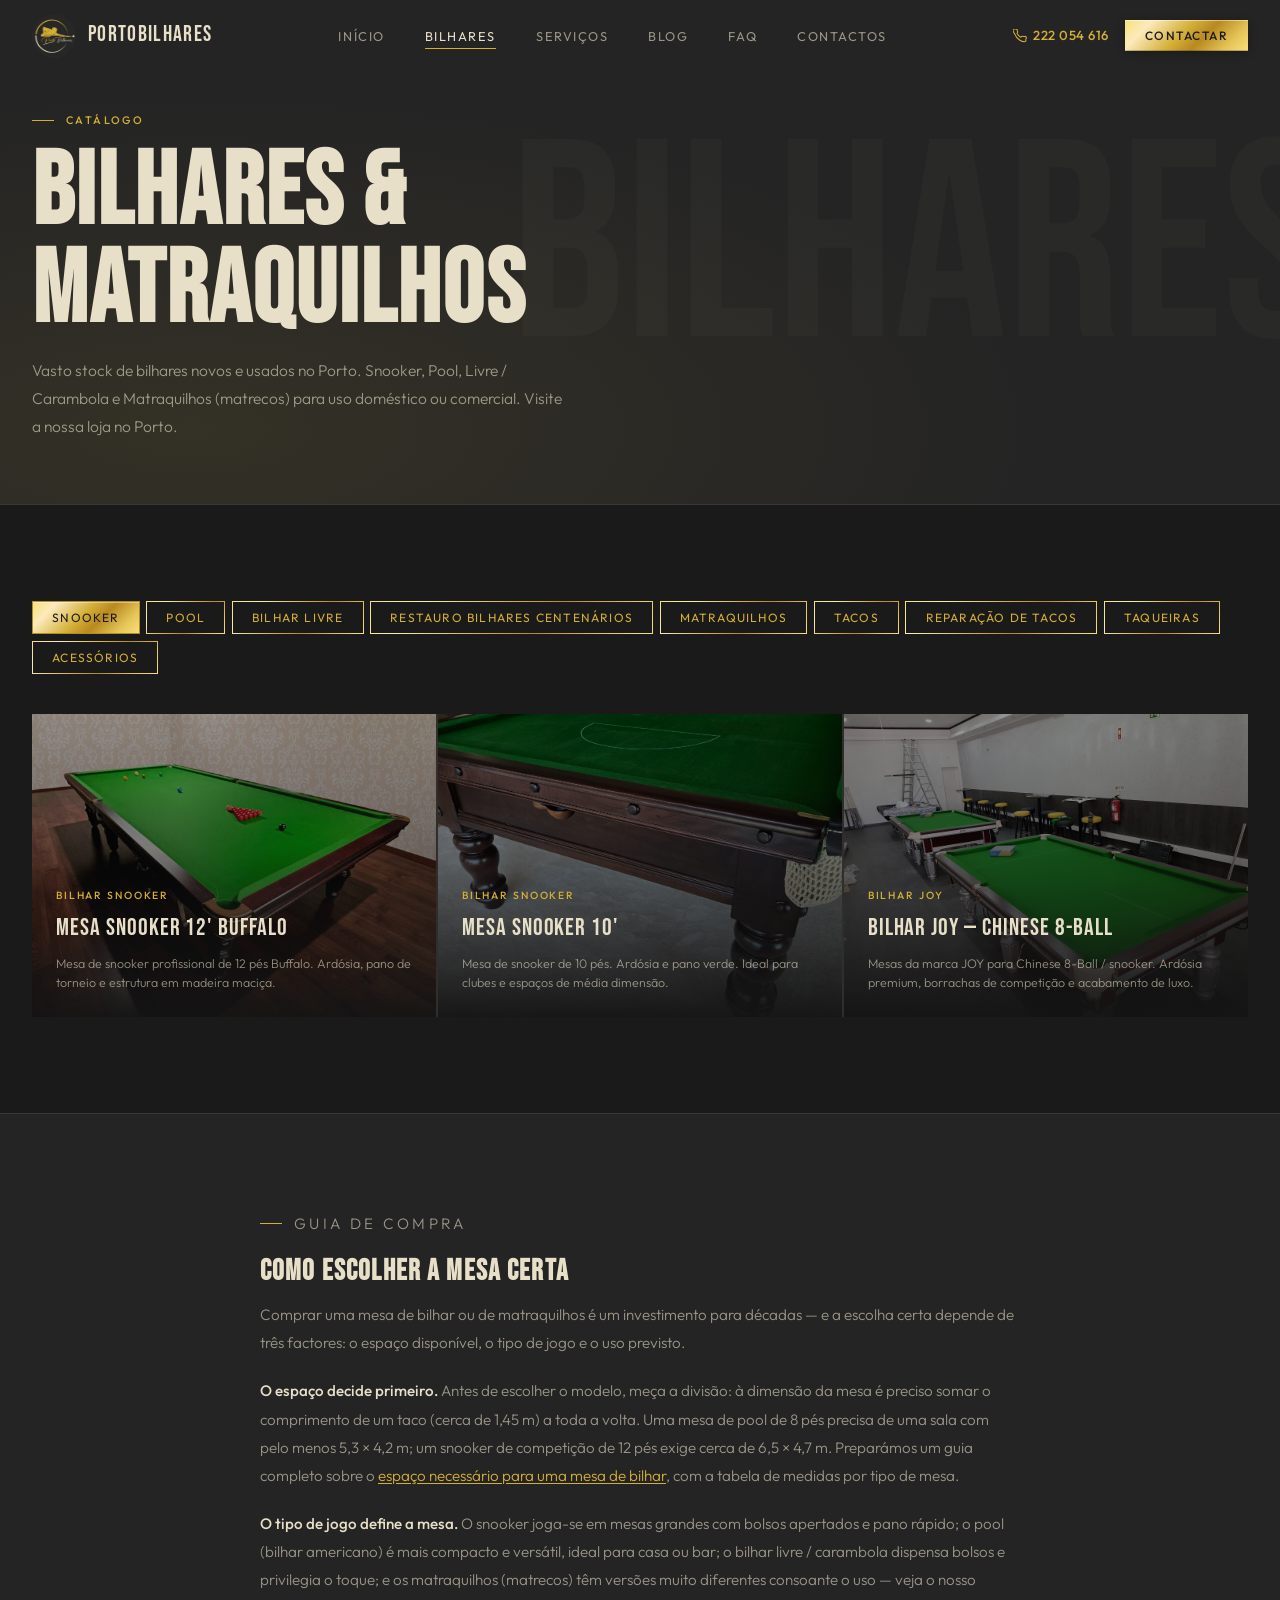
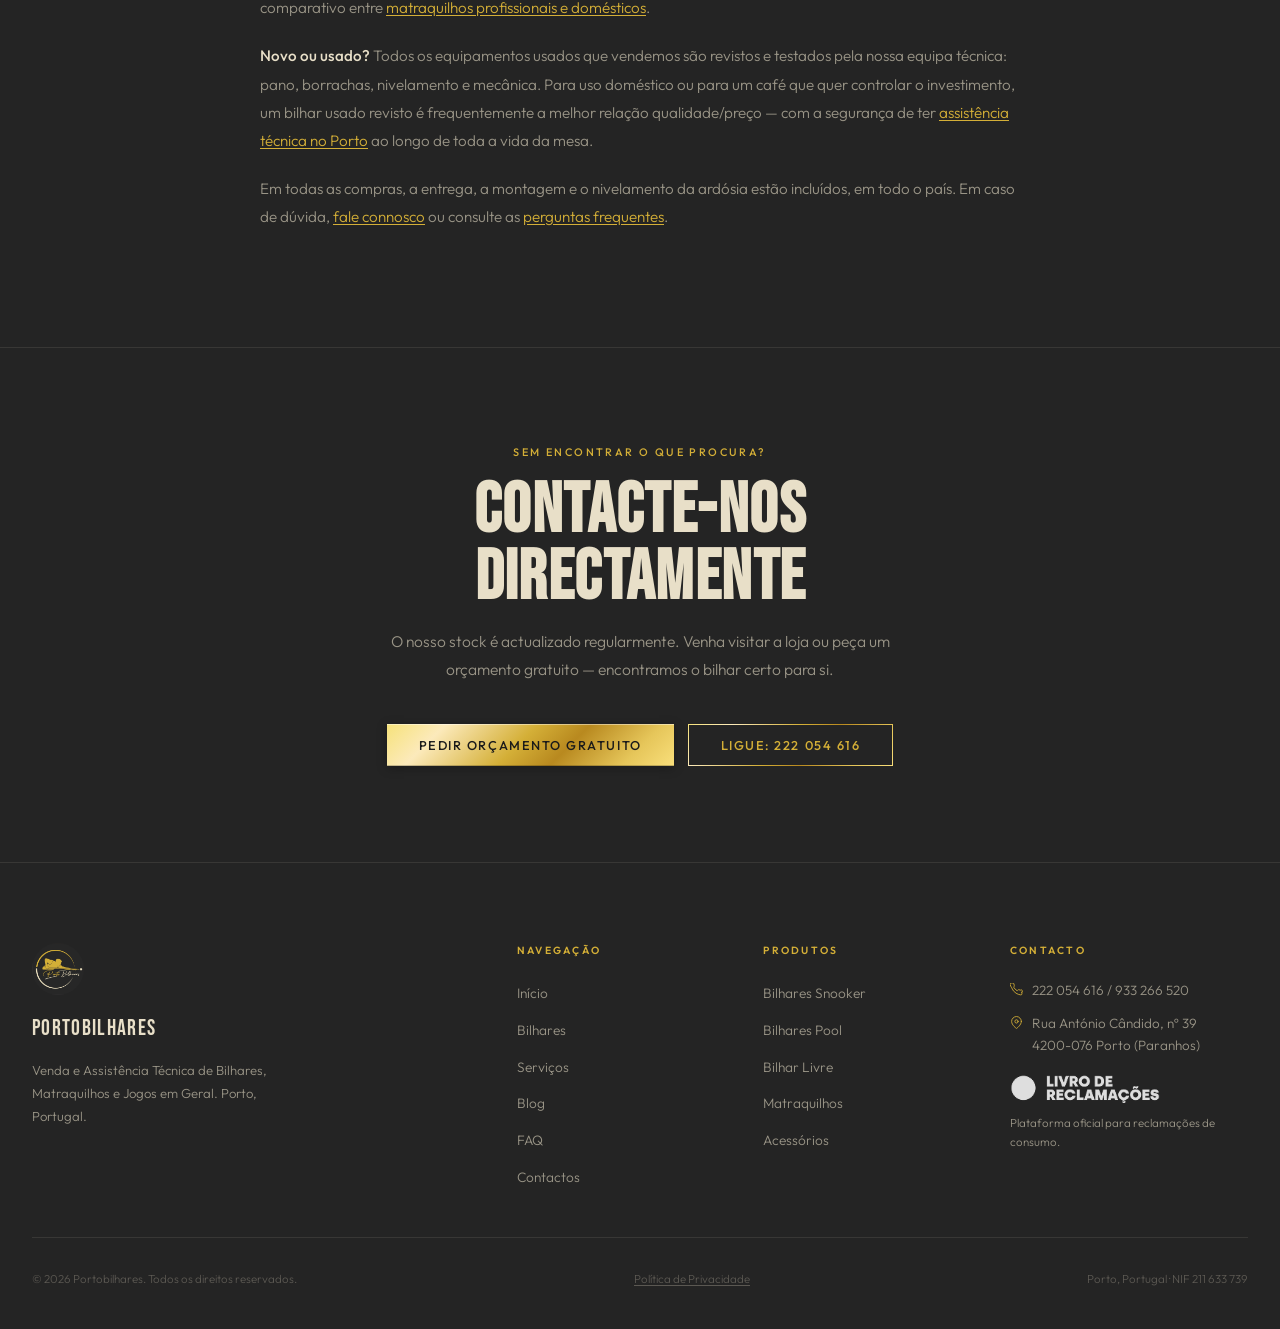
==== commit 44287230: "Catálogo: capas de restauro com galeria, secção Reparação de Tacos com vídeos, filtro por defeito Sn" ====
--- a/bilhares.html
+++ b/bilhares.html
@@ -129,12 +129,13 @@
   <div class="section-inner">
     <!-- FILTER BAR -->
     <div class="filter-bar" role="group" aria-label="Filtrar produtos">
-      <button class="filter-btn active" data-filter="all">Todos</button>
-      <button class="filter-btn" data-filter="snooker">Snooker</button>
+      <button class="filter-btn active" data-filter="snooker">Snooker</button>
       <button class="filter-btn" data-filter="pool">Pool</button>
       <button class="filter-btn" data-filter="livre">Bilhar Livre</button>
+      <button class="filter-btn" data-filter="restauro">Restauro Bilhares Centenários</button>
       <button class="filter-btn" data-filter="matraquilhos">Matraquilhos</button>
       <button class="filter-btn" data-filter="tacos">Tacos</button>
+      <button class="filter-btn" data-filter="reparacao-tacos">Reparação de Tacos</button>
       <button class="filter-btn" data-filter="taqueiras">Taqueiras</button>
       <button class="filter-btn" data-filter="acessorios">Acessórios</button>
     </div>
@@ -144,7 +145,6 @@
 
       <article class="product-card reveal" data-cat="snooker">
         <img class="product-card-bg" src="Assets/Products/Bilhar%2012%20p%C3%A9s/Bilhar12pes_Buffalo_1.jpg" alt="Mesa Snooker 12&#x27; Buffalo — Bilhar Snooker" loading="lazy" decoding="async">
-        <div class="product-badge badge-novo">Novo</div>
         <div class="product-overlay">
           <div class="product-type">Bilhar Snooker</div>
           <div class="product-name">Mesa Snooker 12&#x27; Buffalo</div>
@@ -154,7 +154,6 @@
 
       <article class="product-card reveal" data-cat="snooker">
         <img class="product-card-bg" src="Assets/Products/Bilhar%2010%20p%C3%A9s/Bilhar%2010%20p%C3%A9s.jpg" alt="Mesa Snooker 10&#x27; — Bilhar Snooker" loading="lazy" decoding="async">
-        <div class="product-badge badge-novo">Novo</div>
         <div class="product-overlay">
           <div class="product-type">Bilhar Snooker</div>
           <div class="product-name">Mesa Snooker 10&#x27;</div>
@@ -164,7 +163,6 @@
 
       <article class="product-card reveal" data-cat="snooker">
         <img class="product-card-bg" src="Assets/Products/Bilhares%20Marca%20JOY/480838294_3067139823450501_4392875334435833140_n.jpg" alt="Bilhar JOY — Chinese 8-Ball — Bilhar JOY" loading="lazy" decoding="async">
-        <div class="product-badge badge-novo">Novo</div>
         <div class="product-overlay">
           <div class="product-type">Bilhar JOY</div>
           <div class="product-name">Bilhar JOY — Chinese 8-Ball</div>
@@ -174,7 +172,6 @@
 
       <article class="product-card reveal" data-cat="pool">
         <img class="product-card-bg" src="Assets/Products/Bilhar%207%20p%C3%A9s/Bilhar7pes_Bufalo9202.127_1.jpg" alt="Mesa Pool 7&#x27; Buffalo — Bilhar Pool" loading="lazy" decoding="async">
-        <div class="product-badge badge-novo">Novo</div>
         <div class="product-overlay">
           <div class="product-type">Bilhar Pool</div>
           <div class="product-name">Mesa Pool 7&#x27; Buffalo</div>
@@ -184,7 +181,6 @@
 
       <article class="product-card reveal" data-cat="pool">
         <img class="product-card-bg" src="Assets/Products/Bilhar%208%20p%C3%A9s/Bilhar8pes_Prostar_1.jpg" alt="Mesa Pool 8&#x27; Prostar — Bilhar Pool" loading="lazy" decoding="async">
-        <div class="product-badge badge-novo">Novo</div>
         <div class="product-overlay">
           <div class="product-type">Bilhar Pool</div>
           <div class="product-name">Mesa Pool 8&#x27; Prostar</div>
@@ -194,7 +190,6 @@
 
       <article class="product-card reveal" data-cat="pool">
         <img class="product-card-bg" src="Assets/Products/Bilhar%208%20p%C3%A9s/Bilhares%208%20p%C3%A9s_First.jpg" alt="Mesa Pool 8&#x27; First — Bilhar Pool" loading="lazy" decoding="async">
-        <div class="product-badge badge-novo">Novo</div>
         <div class="product-overlay">
           <div class="product-type">Bilhar Pool</div>
           <div class="product-name">Mesa Pool 8&#x27; First</div>
@@ -204,7 +199,6 @@
 
       <article class="product-card reveal" data-cat="pool">
         <img class="product-card-bg" src="Assets/Products/Bilhar%208%20p%C3%A9s/Bilhares%208%20p%C3%A9s_Lisboa.jpg" alt="Mesa Pool 8&#x27; Lisboa — Bilhar Pool" loading="lazy" decoding="async">
-        <div class="product-badge badge-novo">Novo</div>
         <div class="product-overlay">
           <div class="product-type">Bilhar Pool</div>
           <div class="product-name">Mesa Pool 8&#x27; Lisboa</div>
@@ -214,7 +208,6 @@
 
       <article class="product-card reveal" data-cat="pool">
         <img class="product-card-bg" src="Assets/Products/Bilhar%208%20p%C3%A9s/Bilhares%208%20p%C3%A9s_Monaco.jpg" alt="Mesa Pool 8&#x27; Mónaco — Bilhar Pool" loading="lazy" decoding="async">
-        <div class="product-badge badge-novo">Novo</div>
         <div class="product-overlay">
           <div class="product-type">Bilhar Pool</div>
           <div class="product-name">Mesa Pool 8&#x27; Mónaco</div>
@@ -224,7 +217,6 @@
 
       <article class="product-card reveal" data-cat="pool">
         <img class="product-card-bg" src="Assets/Products/Bilhar%208%20p%C3%A9s/Bilhares%208%20p%C3%A9s_Porto.jpg" alt="Mesa Pool 8&#x27; Porto — Bilhar Pool" loading="lazy" decoding="async">
-        <div class="product-badge badge-novo">Novo</div>
         <div class="product-overlay">
           <div class="product-type">Bilhar Pool</div>
           <div class="product-name">Mesa Pool 8&#x27; Porto</div>
@@ -234,7 +226,6 @@
 
       <article class="product-card reveal" data-cat="pool">
         <img class="product-card-bg" src="Assets/Products/Bilhar%208%20p%C3%A9s/Bilhares%208%20p%C3%A9s_Quenn.jpg" alt="Mesa Pool 8&#x27; Queen — Bilhar Pool" loading="lazy" decoding="async">
-        <div class="product-badge badge-novo">Novo</div>
         <div class="product-overlay">
           <div class="product-type">Bilhar Pool</div>
           <div class="product-name">Mesa Pool 8&#x27; Queen</div>
@@ -244,7 +235,6 @@
 
       <article class="product-card reveal" data-cat="pool">
         <img class="product-card-bg" src="Assets/Products/Bilhar%208%20p%C3%A9s/Bilhares%208%20p%C3%A9s_reKto.jpg" alt="Mesa Pool 8&#x27; Rekto — Bilhar Pool" loading="lazy" decoding="async">
-        <div class="product-badge badge-novo">Novo</div>
         <div class="product-overlay">
           <div class="product-type">Bilhar Pool</div>
           <div class="product-name">Mesa Pool 8&#x27; Rekto</div>
@@ -254,7 +244,6 @@
 
       <article class="product-card reveal" data-cat="pool">
         <img class="product-card-bg" src="Assets/Products/Bilhar%209%20p%C3%A9s/Bilhar9pes_Prostar_1.jpg" alt="Mesa Pool 9&#x27; Prostar — Bilhar Pool" loading="lazy" decoding="async">
-        <div class="product-badge badge-novo">Novo</div>
         <div class="product-overlay">
           <div class="product-type">Bilhar Pool</div>
           <div class="product-name">Mesa Pool 9&#x27; Prostar</div>
@@ -264,7 +253,6 @@
 
       <article class="product-card reveal" data-cat="livre">
         <img class="product-card-bg" src="Assets/Products/Bilhar%20Livre%20Alta%20Competic%C3%A3o/Bilhar%20Livre%20Alta%20Competi%C3%A7%C3%A3o.jpg" alt="Bilhar Livre Alta Competição — Bilhar Livre" loading="lazy" decoding="async">
-        <div class="product-badge badge-novo">Novo</div>
         <div class="product-overlay">
           <div class="product-type">Bilhar Livre</div>
           <div class="product-name">Bilhar Livre Alta Competição</div>
@@ -272,29 +260,35 @@
         </div>
       </article>
 
-      <article class="product-card reveal" data-cat="livre">
-        <img class="product-card-bg" src="Assets/Products/Bilhar%20Livre%20Centenario/Bilhar%20Livre%20Centenario.jpg" alt="Bilhar Livre Centenário — Bilhar Livre" loading="lazy" decoding="async">
-        <div class="product-badge badge-novo">Novo</div>
-        <div class="product-overlay">
-          <div class="product-type">Bilhar Livre</div>
-          <div class="product-name">Bilhar Livre Centenário</div>
-          <div class="product-desc">Mesa de bilhar livre / carambola modelo Centenário. Estrutura clássica em madeira e superfície de precisão.</div>
+      <article class="product-card reveal" data-cat="restauro" data-gallery="Assets/Products/Restauro%20bilhar%20centenario%201/487205292_3097424857088664_3794986046537472235_n.jpg|Assets/Products/Restauro%20bilhar%20centenario%201/487464285_3097689650395518_4013887965807218958_n.jpg|Assets/Products/Restauro%20bilhar%20centenario%201/503270201_3170778149753334_7102520642271638232_n.jpg|Assets/Products/Restauro%20bilhar%20centenario%201/503424925_3170778166419999_7445770335357131668_n.jpg|Assets/Products/Restauro%20bilhar%20centenario%201/503442020_3170777086420107_7228900931679688107_n.jpg|Assets/Products/Restauro%20bilhar%20centenario%201/503469025_3170778289753320_1547483190617608945_n.jpg|Assets/Products/Restauro%20bilhar%20centenario%201/503484812_3170778386419977_7433946010207017732_n.jpg|Assets/Products/Restauro%20bilhar%20centenario%201/503501661_3170777066420109_1529676564273882068_n.jpg|Assets/Products/Restauro%20bilhar%20centenario%201/503571532_3170778139753335_7487544119440287555_n.jpg|Assets/Products/Restauro%20bilhar%20centenario%201/503686449_3170778286419987_4469846483522732573_n.jpg|Assets/Products/Restauro%20bilhar%20centenario%201/503799154_3170777069753442_4265267966040850499_n.jpg|Assets/Products/Restauro%20bilhar%20centenario%201/503800568_3170777376420078_394853114329424184_n.jpg|Assets/Products/Restauro%20bilhar%20centenario%201/504380700_3177925852371897_3814882905014106723_n.jpg">
+        <img class="product-card-bg" src="Assets/Products/Restauro%20bilhar%20centenario%201/487205292_3097424857088664_3794986046537472235_n.jpg" alt="Restauro Bilhar Centenário — Restauro de bilhares centenários" loading="lazy" decoding="async">
+        <div class="product-overlay">
+          <div class="product-type">Restauro</div>
+          <div class="product-name">Restauro Bilhar Centenário</div>
+          <div class="product-desc">Mesa de bilhar centenária totalmente restaurada: madeira recuperada e envernizada, ardósia nivelada e pano novo.</div>
+        </div>
+      </article>
+
+      <article class="product-card reveal" data-cat="restauro" data-gallery="Assets/Products/Restauro%20total%20bilhar%20Centenario%202/486665757_3097425120421971_9203816734776247128_n.jpg|Assets/Products/Restauro%20total%20bilhar%20Centenario%202/486666935_3097425267088623_1138531968172400566_n.jpg|Assets/Products/Restauro%20total%20bilhar%20Centenario%202/486705920_3097424937088656_3154121916655476948_n.jpg|Assets/Products/Restauro%20total%20bilhar%20Centenario%202/486737163_3097424983755318_7306666839488972880_n.jpg|Assets/Products/Restauro%20total%20bilhar%20Centenario%202/486751535_3097425090421974_7180120401269826649_n.jpg|Assets/Products/Restauro%20total%20bilhar%20Centenario%202/486792711_3097425253755291_7922851444851979457_n.jpg|Assets/Products/Restauro%20total%20bilhar%20Centenario%202/486812249_3097425197088630_4849335843663633612_n.jpg|Assets/Products/Restauro%20total%20bilhar%20Centenario%202/486817757_3097425037088646_311366806095298111_n.jpg|Assets/Products/Restauro%20total%20bilhar%20Centenario%202/486938897_3097424840421999_5136801607010825127_n.jpg|Assets/Products/Restauro%20total%20bilhar%20Centenario%202/486974721_3097425100421973_7408159148527200938_n.jpg|Assets/Products/Restauro%20total%20bilhar%20Centenario%202/487044795_3097425097088640_2269341410869658014_n.jpg|Assets/Products/Restauro%20total%20bilhar%20Centenario%202/487114887_3097425280421955_2265327611706596986_n.jpg|Assets/Products/Restauro%20total%20bilhar%20Centenario%202/487158603_3097424957088654_9152171778985360607_n.jpg|Assets/Products/Restauro%20total%20bilhar%20Centenario%202/487170730_3097424960421987_1671766826850862837_n.jpg|Assets/Products/Restauro%20total%20bilhar%20Centenario%202/487189231_3097425283755288_5865270668738072025_n.jpg|Assets/Products/Restauro%20total%20bilhar%20Centenario%202/487201616_3097424933755323_3211886563652463314_n.jpg|Assets/Products/Restauro%20total%20bilhar%20Centenario%202/487201617_3097425270421956_7748329142931099119_n.jpg|Assets/Products/Restauro%20total%20bilhar%20Centenario%202/487203136_3097424897088660_1914377749789457966_n.jpg|Assets/Products/Restauro%20total%20bilhar%20Centenario%202/487204266_3097425183755298_5718901306051560243_n.jpg">
+        <img class="product-card-bg" src="Assets/Products/Restauro%20total%20bilhar%20Centenario%202/486665757_3097425120421971_9203816734776247128_n.jpg" alt="Restauro Total Bilhar Centenário — Restauro de bilhares centenários" loading="lazy" decoding="async">
+        <div class="product-overlay">
+          <div class="product-type">Restauro</div>
+          <div class="product-name">Restauro Total Bilhar Centenário</div>
+          <div class="product-desc">Restauro integral de bilhar centenário: estrutura em madeira maciça recuperada, ardósia e pano de precisão.</div>
         </div>
       </article>
 
       <article class="product-card reveal" data-cat="matraquilhos">
         <img class="product-card-bg" src="Assets/Products/Matraquilhos/488933089_3107222516108898_5536038051517414272_n.jpg" alt="Matraquilhos Clássico — Matraquilhos" loading="lazy" decoding="async">
-        <div class="product-badge badge-novo">Novo</div>
         <div class="product-overlay">
           <div class="product-type">Matraquilhos</div>
           <div class="product-name">Matraquilhos Clássico</div>
-          <div class="product-desc">Matraquilhos tradicional em madeira maciça. Jogadores em resina e estrutura robusta para café ou casa.</div>
+          <div class="product-desc">Matraquilhos tradicional em madeira maciça.<br>Jogadores de liga metálica por fundição.</div>
         </div>
       </article>
 
       <article class="product-card reveal" data-cat="matraquilhos">
         <img class="product-card-bg" src="Assets/Products/Matraquilhos/476017139_3045543465610137_1225308017240040720_n.jpg" alt="Matraquilhos Moderno — Matraquilhos" loading="lazy" decoding="async">
-        <div class="product-badge badge-novo">Novo</div>
         <div class="product-overlay">
           <div class="product-type">Matraquilhos</div>
           <div class="product-name">Matraquilhos Moderno</div>
@@ -552,6 +546,36 @@
           <div class="product-name">Taco Universal</div>
           <div class="product-desc">Taco de bilhar / snooker de marca. Consulte disponibilidade, ponteiras e opções de personalização.</div>
         </div>
+      </article>
+
+      <article class="product-card media-card reveal" data-cat="reparacao-tacos" data-alt="Reparação de taco de bilhar">
+        <img class="product-card-bg" src="Assets/Products/Reparac%C3%A3o%20tacos/476207426_3048618978635919_8396897311323666175_n.jpg" alt="Reparação de taco de bilhar" loading="lazy" decoding="async">
+      </article>
+
+      <article class="product-card media-card reveal" data-cat="reparacao-tacos" data-alt="Reparação de taco de bilhar">
+        <img class="product-card-bg" src="Assets/Products/Reparac%C3%A3o%20tacos/476879725_3048619008635916_769567282172008284_n.jpg" alt="Reparação de taco de bilhar" loading="lazy" decoding="async">
+      </article>
+
+      <article class="product-card media-card reveal" data-cat="reparacao-tacos" data-alt="Reparação de taco de bilhar">
+        <img class="product-card-bg" src="Assets/Products/Reparac%C3%A3o%20tacos/477209374_3048618928635924_6951481505820067128_n.jpg" alt="Reparação de taco de bilhar" loading="lazy" decoding="async">
+      </article>
+
+      <article class="product-card media-card reveal" data-cat="reparacao-tacos" data-alt="Reparação de taco de bilhar">
+        <img class="product-card-bg" src="Assets/Products/Reparac%C3%A3o%20tacos/496943216_3150316581799491_71505393312611199_n.jpg" alt="Reparação de taco de bilhar" loading="lazy" decoding="async">
+      </article>
+
+      <article class="product-card media-card media-card-video reveal" data-cat="reparacao-tacos" data-video="Assets/Products/Reparac%C3%A3o%20tacos/V1.mp4" data-alt="Vídeo de reparação de taco de bilhar">
+        <video class="product-card-bg" src="Assets/Products/Reparac%C3%A3o%20tacos/V1.mp4#t=0.1" muted loop playsinline preload="metadata"></video>
+        <span class="media-play" aria-hidden="true">
+          <svg viewBox="0 0 24 24" fill="currentColor"><path d="M8 5v14l11-7z"/></svg>
+        </span>
+      </article>
+
+      <article class="product-card media-card media-card-video reveal" data-cat="reparacao-tacos" data-video="Assets/Products/Reparac%C3%A3o%20tacos/V2.mp4" data-alt="Vídeo de reparação de taco de bilhar">
+        <video class="product-card-bg" src="Assets/Products/Reparac%C3%A3o%20tacos/V2.mp4#t=0.1" muted loop playsinline preload="metadata"></video>
+        <span class="media-play" aria-hidden="true">
+          <svg viewBox="0 0 24 24" fill="currentColor"><path d="M8 5v14l11-7z"/></svg>
+        </span>
       </article>
 
       <article class="product-card reveal" data-cat="taqueiras">
--- a/styles.css
+++ b/styles.css
@@ -668,6 +668,37 @@
   margin: 0 auto;
   border: 1px solid var(--border);
 }
+.lightbox-video {
+  width: 100%;
+  max-height: calc(100vh - 14rem);
+  margin: 0 auto;
+  border: 1px solid var(--border);
+  background: #000;
+}
+
+/* media-only cards (fotos/vídeos sem overlay de produto) */
+.media-play {
+  position: absolute;
+  top: 50%; left: 50%;
+  transform: translate(-50%, -50%);
+  width: 3.4rem; height: 3.4rem;
+  display: flex;
+  align-items: center;
+  justify-content: center;
+  border-radius: 50%;
+  background: rgba(20, 20, 20, 0.6);
+  border: 1px solid rgba(245, 240, 225, 0.5);
+  color: var(--cream);
+  backdrop-filter: blur(3px);
+  transition: background 0.25s ease, border-color 0.25s ease;
+  pointer-events: none;
+}
+.media-card-video:hover .media-play {
+  background: var(--amber);
+  border-color: var(--amber);
+  color: var(--black);
+}
+.media-play svg { width: 1.6rem; height: 1.6rem; margin-left: 2px; }
 .lightbox-caption {
   padding-top: 1.1rem;
   text-align: center;
@@ -721,7 +752,7 @@
 }
 @media (max-width: 640px) {
   .lightbox { padding: 4.5rem 0.75rem; }
-  .lightbox-img { max-height: calc(100vh - 16rem); }
+  .lightbox-img, .lightbox-video { max-height: calc(100vh - 16rem); }
   .lightbox-close { top: -3rem; right: 0.25rem; }
   .lightbox-counter { top: -2.75rem; left: 0.25rem; }
   .lightbox-prev, .lightbox-next { width: 2.5rem; height: 2.5rem; }
